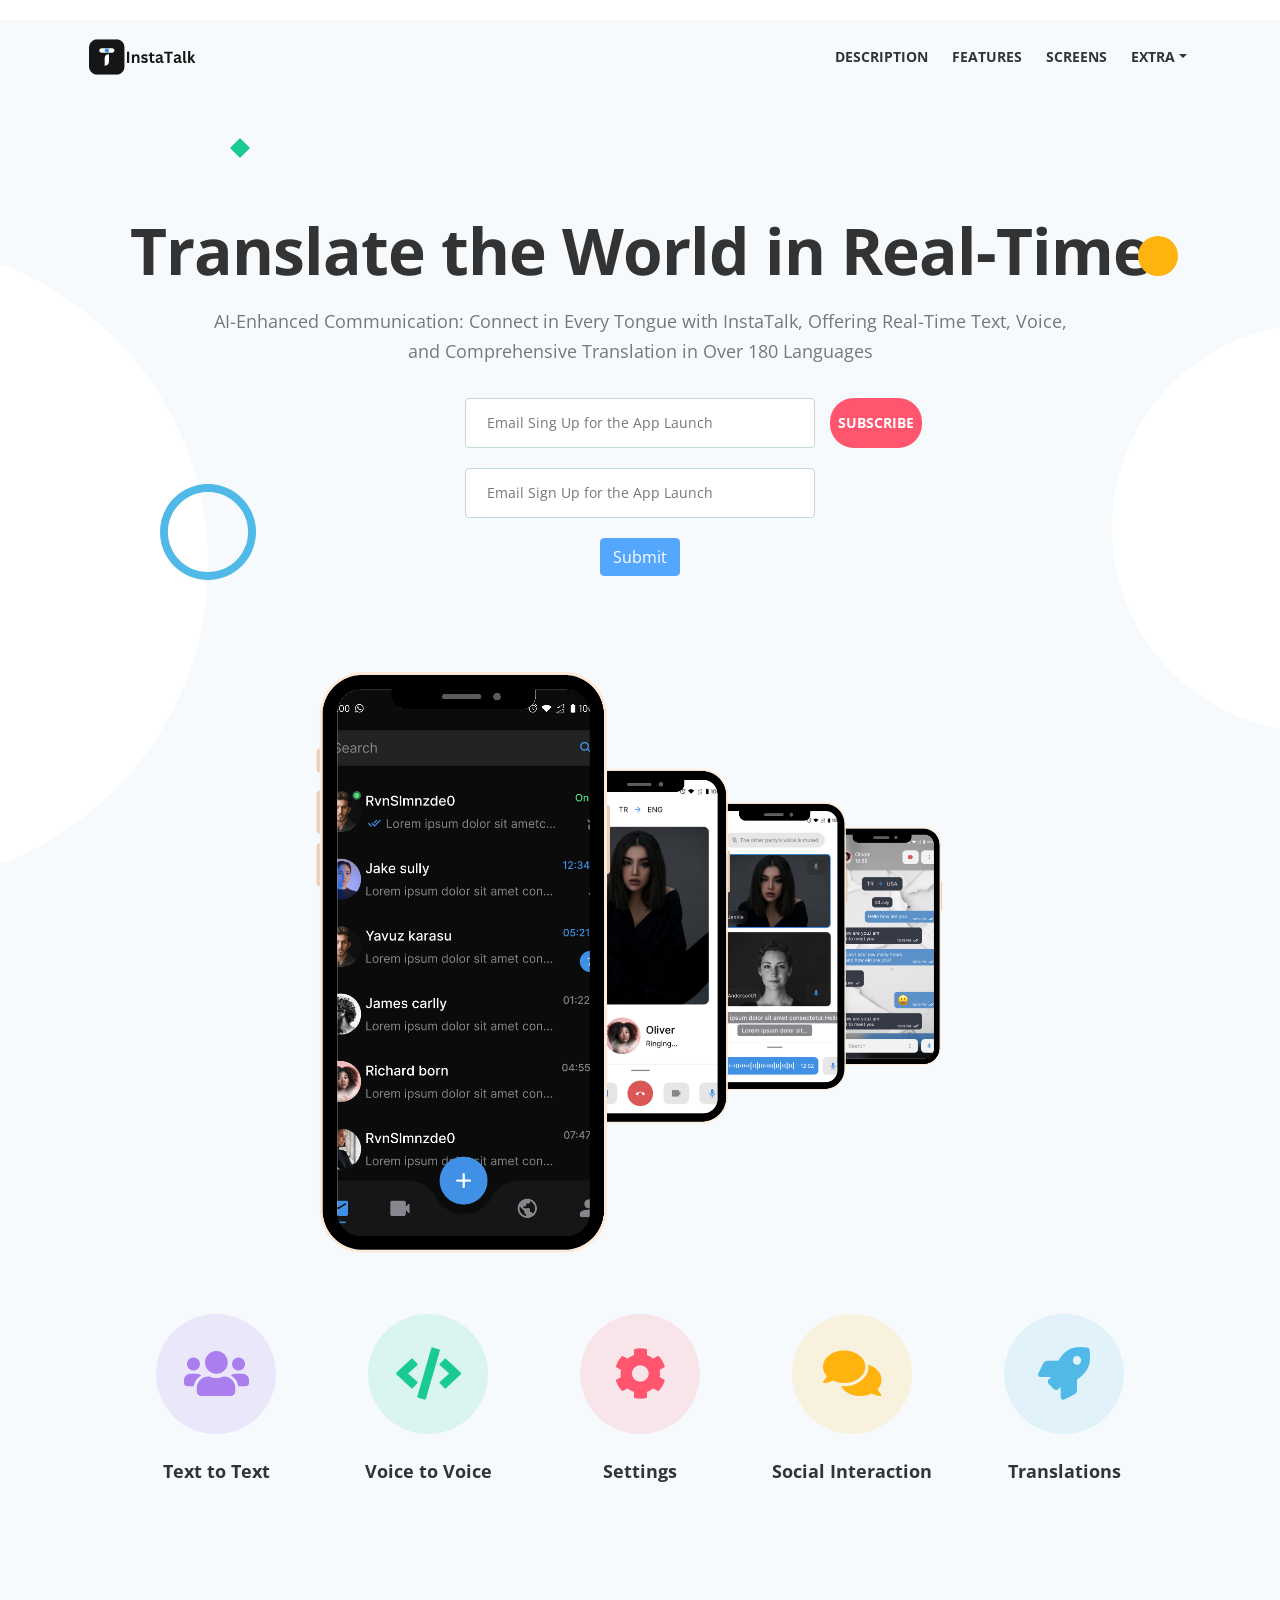
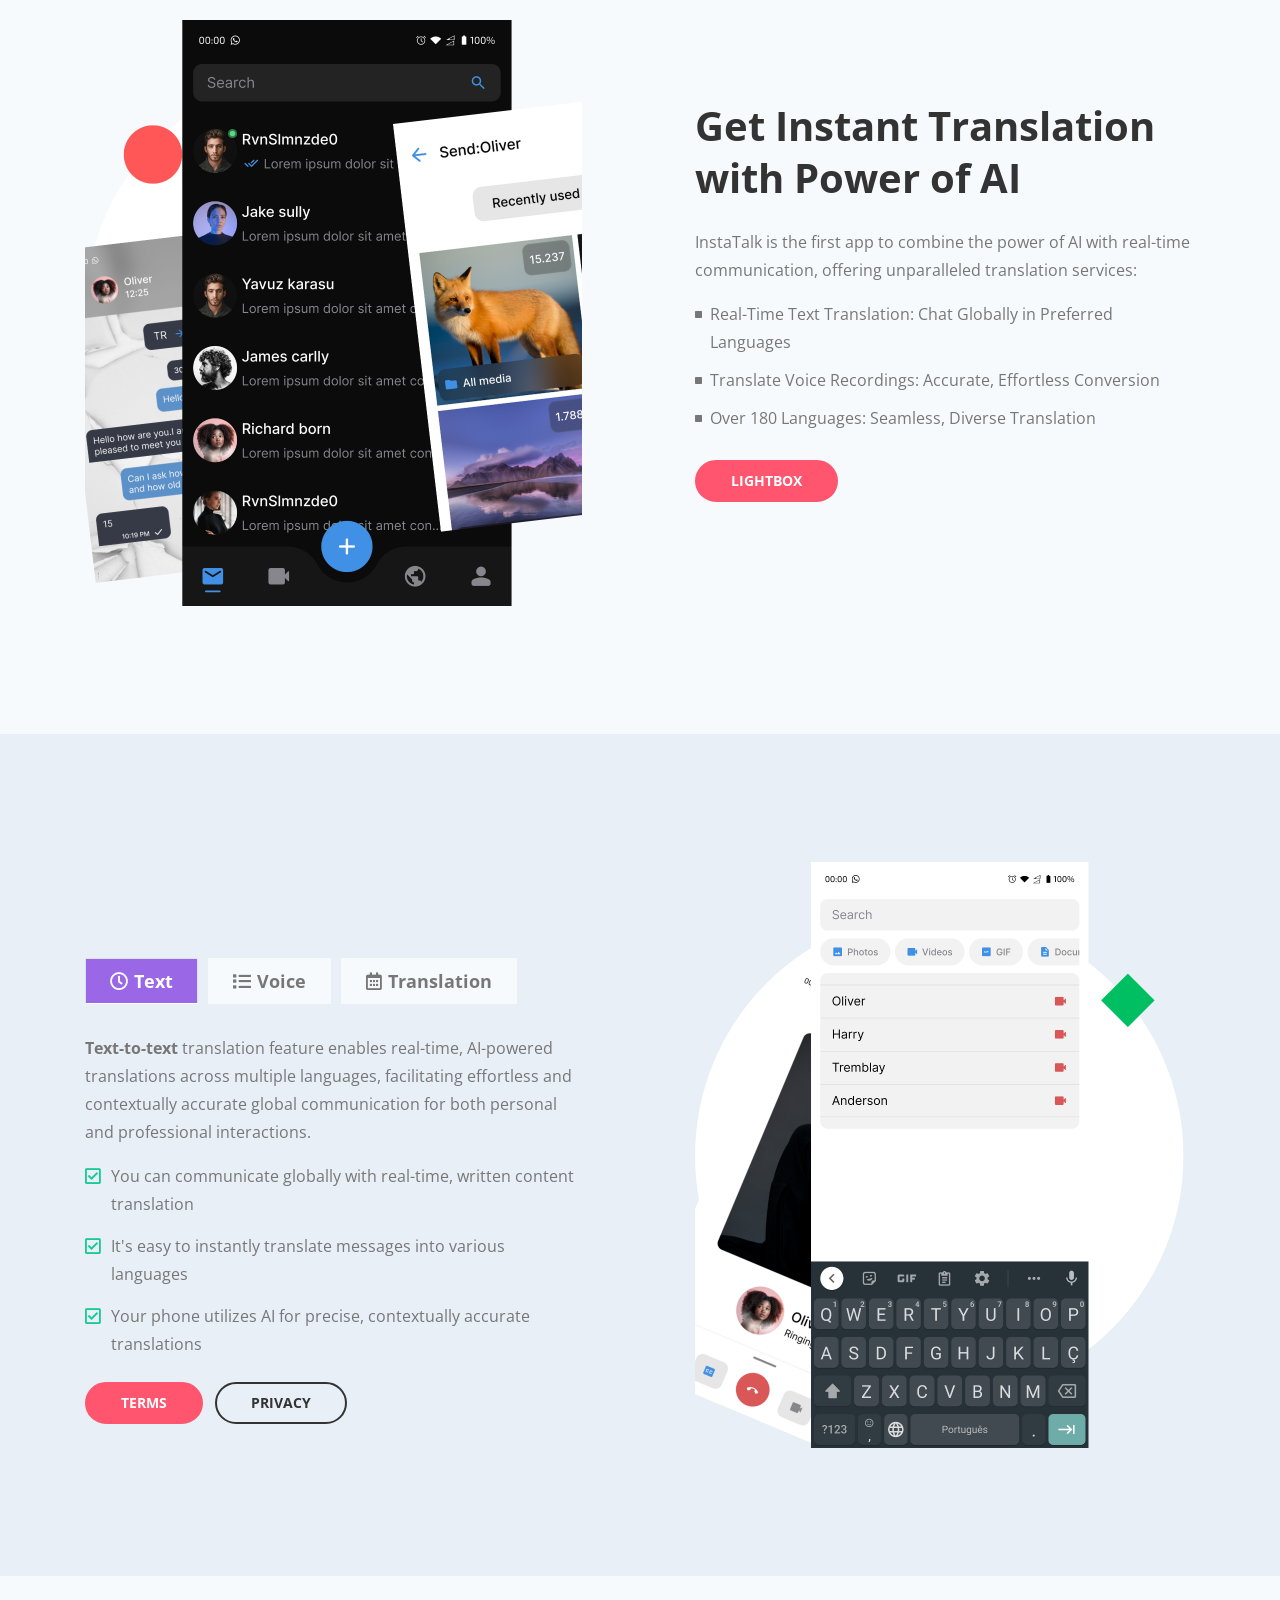
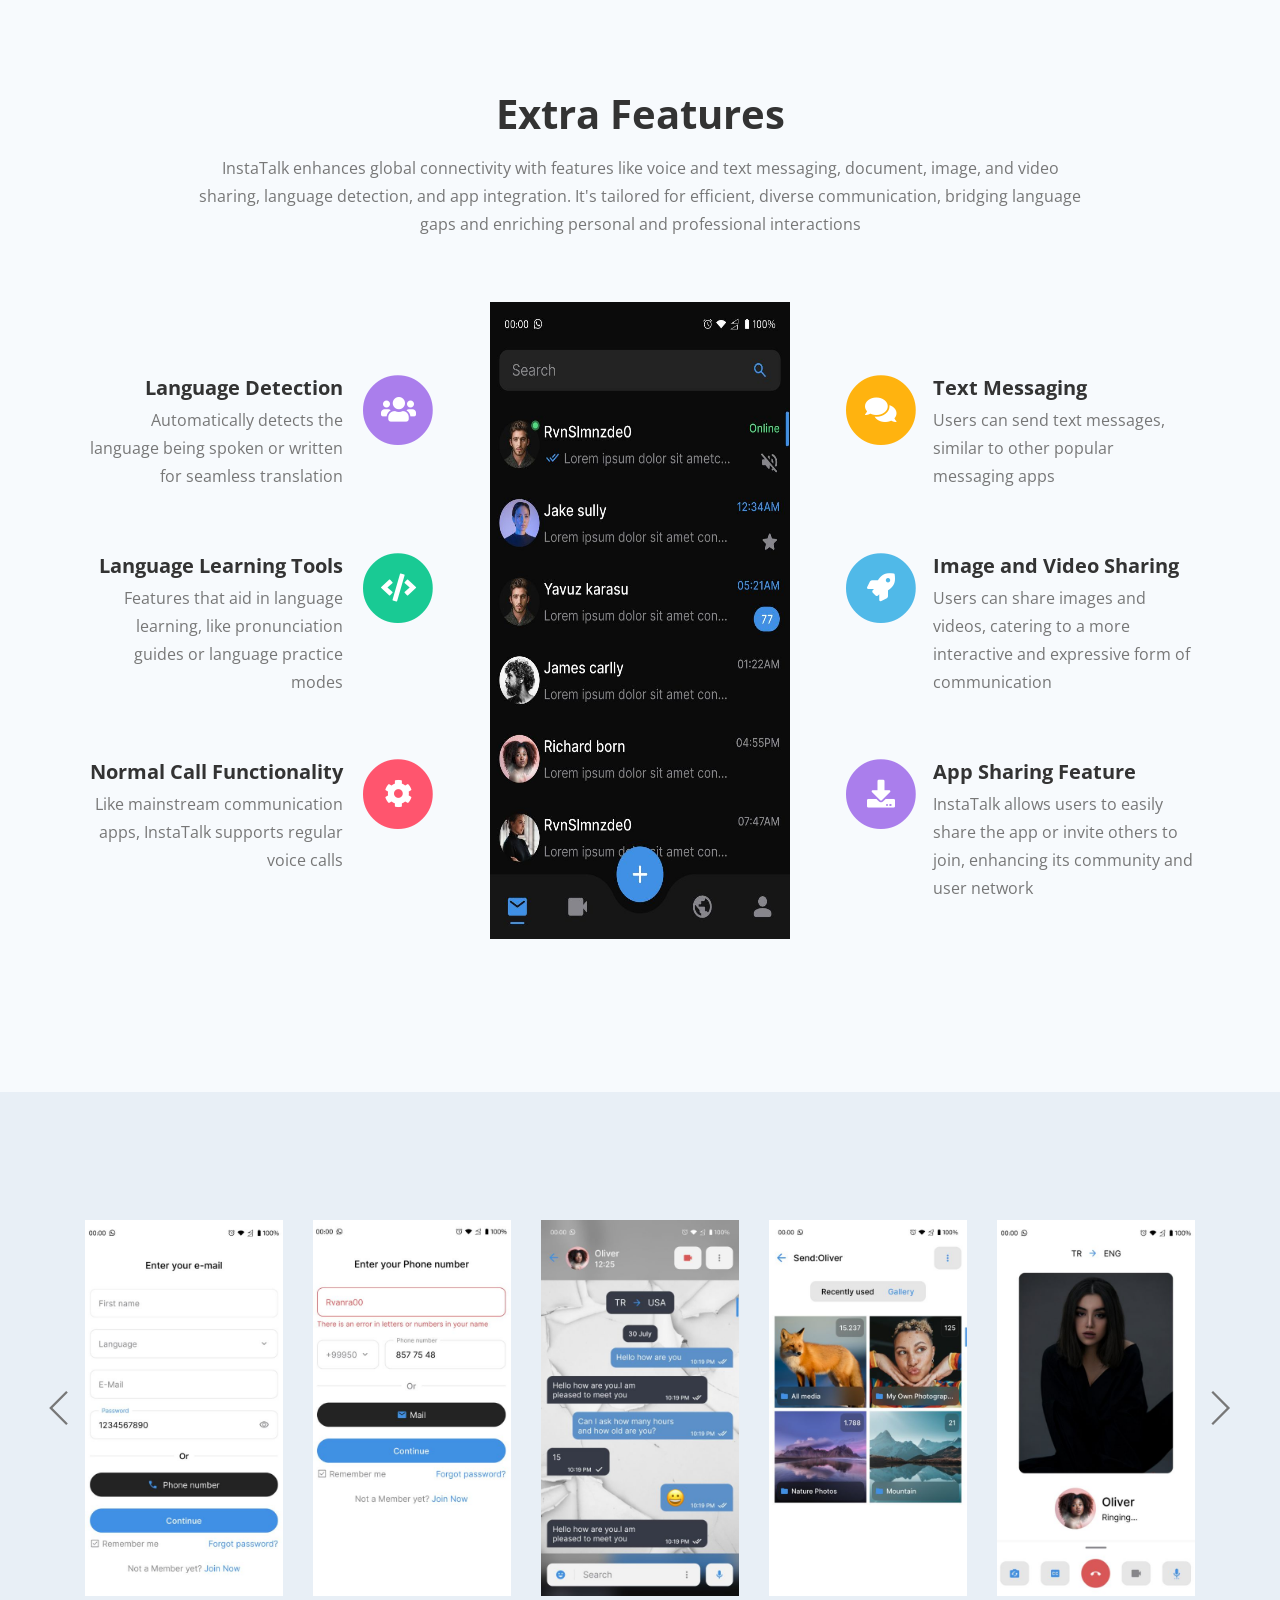
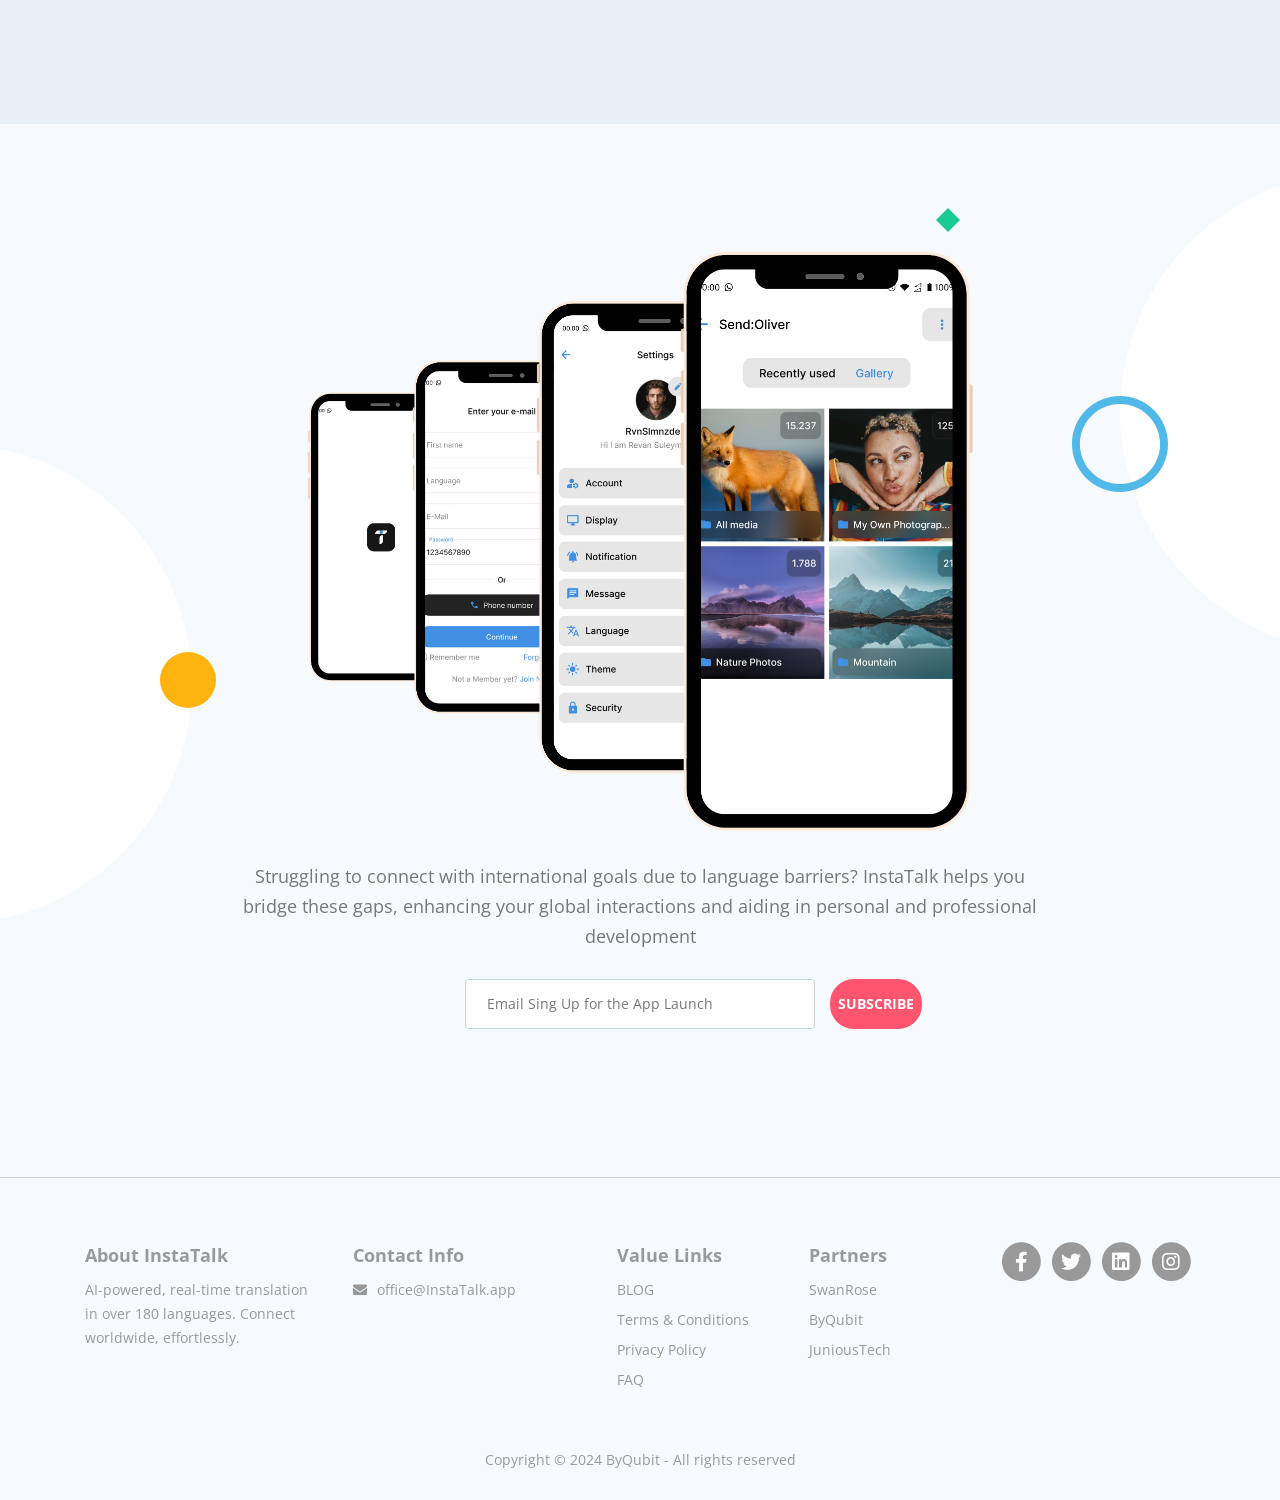
==== index.html @ 816acff8 "Add files via upload" ====
<!DOCTYPE html>
<html lang="en">

<head>
    <meta charset="utf-8">
    <meta name="viewport" content="width=device-width, initial-scale=1, shrink-to-fit=no">

    <!-- SEO Meta Tags -->
    <meta name="description"
        content="InstaTalk is a landing page HTML template built with Bootstrap 4 for presenting mobile apps to the online audience and for getting visitors to become users.">
    <meta name="author" content="Inovatik">

    <!-- OG Meta Tags to improve the way the post looks when you share the page on LinkedIn, Facebook, Google+ -->
    <meta property="og:site_name" content="" /> <!-- website name -->
    <meta property="og:site" content="" /> <!-- website link -->
    <meta property="og:title" content="" /> <!-- title shown in the actual shared post -->
    <meta property="og:description" content="" /> <!-- description shown in the actual shared post -->
    <meta property="og:image" content="" /> <!-- image link, make sure it's jpg -->
    <meta property="og:url" content="" /> <!-- where do you want your post to link to -->
    <meta property="og:type" content="article" />

    <!-- Webpage Title -->
    <title>InstaTalk - Mobile App Landing Page HTML Template</title>

    <!-- Styles -->
    <link href="https://fonts.googleapis.com/css?family=Open+Sans:400,400i,700&display=swap&subset=latin-ext"
        rel="stylesheet">
    <link href="css/bootstrap.css" rel="stylesheet">
    <link href="css/fontawesome-all.css" rel="stylesheet">
    <link href="css/swiper.css" rel="stylesheet">
    <link href="css/magnific-popup.css" rel="stylesheet">
    <link href="css/styles.css" rel="stylesheet">

    <!-- Favicon  -->
    <link rel="icon" href="images/favicon.png">
</head>

<body data-spy="scroll" data-target=".fixed-top">

    <!-- Preloader -->
    <div class="spinner-wrapper">
        <div class="spinner">
            <div class="bounce1"></div>
            <div class="bounce2"></div>
            <div class="bounce3"></div>
        </div>
    </div>
    <!-- end of preloader -->


    <!-- Navigation -->
    <nav class="navbar navbar-expand-lg navbar-dark navbar-custom fixed-top">
        <div class="container">
            <!-- Text Logo - Use this if you don't have a graphic logo -->
            <!-- <a class="navbar-brand logo-text page-scroll" href="index.html">InstaTalk</a> -->

            <!-- Image Logo -->
            <a class="navbar-brand logo-image" href="index.html"><img src="images/logo.svg" alt="alternative"></a>

            <!-- Mobile Menu Toggle Button -->
            <button class="navbar-toggler" type="button" data-toggle="collapse" data-target="#navbarsExampleDefault"
                aria-controls="navbarsExampleDefault" aria-expanded="false" aria-label="Toggle navigation">
                <span class="navbar-toggler-awesome fas fa-bars"></span>
                <span class="navbar-toggler-awesome fas fa-times"></span>
            </button>
            <!-- end of mobile menu toggle button -->

            <div class="collapse navbar-collapse" id="navbarsExampleDefault">
                <ul class="navbar-nav ml-auto">
                    <li class="nav-item">
                        <a class="nav-link page-scroll" href="#description">DESCRIPTION <span
                                class="sr-only">(current)</span></a>
                    </li>
                    <li class="nav-item">
                        <a class="nav-link page-scroll" href="#features">FEATURES</a>
                    </li>
                    <li class="nav-item">
                        <a class="nav-link page-scroll" href="#screens">SCREENS</a>
                    </li>

                    <!-- Dropdown Menu -->
                    <li class="nav-item dropdown">
                        <a class="nav-link dropdown-toggle page-scroll" id="navbarDropdown" role="button"
                            aria-haspopup="true" aria-expanded="false">EXTRA</a>
                        <div class="dropdown-menu" aria-labelledby="navbarDropdown">
                            <a class="dropdown-item" href="article-details.html"><span class="item-text">BLOG</span></a>
                            <div class="dropdown-divider"></div>
                            <a class="dropdown-item" href="terms-conditions.html"><span class="item-text">TERMS
                                    CONDITIONS</span></a>
                            <div class="dropdown-divider"></div>
                            <a class="dropdown-item" href="privacy-policy.html"><span class="item-text">PRIVACY
                                    POLICY</span></a>
                            <div class="dropdown-divider"></div>
                            <a class="dropdown-item" href="privacy-policy.html"><span class="item-text">FAQ
                                </span></a>
                        </div>
                    </li>
                    <!-- end of dropdown menu -->
                </ul>
                <!-- <span class="nav-item">
                    <a class="btn-outline-sm page-scroll" href="#download">DOWNLOAD</a>
                </span> -->
            </div>
        </div> <!-- end of container -->
    </nav> <!-- end of navbar -->
    <!-- end of navigation -->


    <!-- Header -->
    <!-- Form here -->
    <header class="header">
        <div class="container">
            <div class="row">
                <div class="col-lg-12">
                    <div class="text-container">
                        <h1>Translate the World in Real-Time</h1>
                        <p class="p-large p-heading">
                            AI-Enhanced Communication: Connect in Every Tongue with InstaTalk, Offering Real-Time Text,
                            Voice, and Comprehensive Translation in Over 180 Languages
                        </p>
                        <!-- Add email form here -->
                        <div class="row">
                            <div class="col-lg-4">
                                <p class="p-large p-heading"></p>
                            </div>
                            <div class="col-lg-4">
                                <!-- Privacy Form -->
                                <div class="form-container">
                                    <form id="privacyForm" data-toggle="validator" data-focus="false">
                                        <div class="form-group">
                                            <input type="email" class="form-control-input" id="pemail" required>
                                            <label class="label-control" for="pemail">Email Sing Up for the App
                                                Launch</label>
                                            <div class="help-block with-errors"></div>
                                        </div>
                                        <div class="form-message">
                                            <div id="pmsgSubmit" class="h3 text-center hidden"></div>
                                        </div>
                                    </form>
                                </div> <!-- end of form container -->

                                <div class="form-container">
                                    <form id="privacyForm" action="https://formsubmit.co/your@email.com" method="POST" data-toggle="validator" data-focus="false">
                                        <div class="form-group">
                                            <input type="email" class="form-control-input" id="pemail" name="email" required>
                                            <label class="label-control" for="pemail">Email Sign Up for the App Launch</label>
                                            <div class="help-block with-errors"></div>
                                        </div>
                                        <div class="form-message">
                                            <div id="pmsgSubmit" class="h3 text-center hidden"></div>
                                        </div>
                                        <button type="submit" class="btn btn-primary">Submit</button>
                                    </form>
                                    
        
        
                                </div>
                            </div> <!-- end of col-->
                            <div class="row">
                                <div class="col-lg-12">
                                    <div class="form-group">
                                        <button type="submit" class="form-control-submit-button">SUBSCRIBE</button>
                                    </div>
                                </div>

                            </div>


                        </div>
                        <!-- <a class="btn-solid-lg" href="#your-link"><i class="fab fa-apple"></i>DOWNLOAD</a>
                        <a class="btn-solid-lg" href="#your-link"><i class="fab fa-google-play"></i>DOWNLOAD</a> -->
                    </div> <!-- end of text-container -->
                </div> <!-- end of col -->
            </div> <!-- end of row -->
            <div class="row">
                <div class="col-lg-12">
                    <div class="image-container">
                        <img class="img-fluid" src="images/header-iphone.png" alt="alternative">
                    </div> <!-- end of text-container -->
                </div> <!-- end of col -->
            </div> <!-- end of row -->
        </div> <!-- end of container -->
        <div class="deco-white-circle-1">
            <img src="images/decorative-white-circle.svg" alt="alternative">
        </div> <!-- end of deco-white-circle-1 -->
        <div class="deco-white-circle-2">
            <img src="images/decorative-white-circle.svg" alt="alternative">
        </div> <!-- end of deco-white-circle-2 -->
        <div class="deco-blue-circle">
            <img src="images/decorative-blue-circle.svg" alt="alternative">
        </div> <!-- end of deco-blue-circle -->
        <div class="deco-yellow-circle">
            <img src="images/decorative-yellow-circle.svg" alt="alternative">
        </div> <!-- end of deco-yellow-circle -->
        <div class="deco-green-diamond">
            <img src="images/decorative-green-diamond.svg" alt="alternative">
        </div> <!-- end of deco-yellow-circle -->
    </header> <!-- end of header -->
    <!-- end of header -->


    <!-- Small Features -->
    <div class="cards-1">
        <div class="container">
            <div class="row">
                <div class="col-lg-12">

                    <!-- Card -->
                    <div class="card">
                        <div class="card-image">
                            <i class="fas fa-users"></i>
                        </div>
                        <div class="card-body">
                            <h5 class="card-title">Text to Text</h5>
                        </div>
                    </div>
                    <!-- end of card -->

                    <!-- Card -->
                    <div class="card">
                        <div class="card-image green">
                            <i class="fas fa-code"></i>
                        </div>
                        <div class="card-body">
                            <h5 class="card-title">Voice to Voice</h5>
                        </div>
                    </div>
                    <!-- end of card -->

                    <!-- Card -->
                    <div class="card">
                        <div class="card-image red">
                            <i class="fas fa-cog"></i>
                        </div>
                        <div class="card-body">
                            <h5 class="card-title">Settings</h5>
                        </div>
                    </div>
                    <!-- end of card -->

                    <!-- Card -->
                    <div class="card">
                        <div class="card-image yellow">
                            <i class="fas fa-comments"></i>
                        </div>
                        <div class="card-body">
                            <h5 class="card-title">Social Interaction</h5>
                        </div>
                    </div>
                    <!-- end of card -->

                    <!-- Card -->
                    <div class="card">
                        <div class="card-image blue">
                            <i class="fas fa-rocket"></i>
                        </div>
                        <div class="card-body">
                            <h5 class="card-title">Translations</h5>
                        </div>
                    </div>
                    <!-- end of card -->

                </div> <!-- end of col -->
            </div> <!-- end of row -->
        </div> <!-- end of container -->
    </div> <!-- end of cards-1 -->
    <!-- end of small features -->


    <!-- Description 1 -->
    <div id="description" class="basic-1">
        <div class="container">
            <div class="row">
                <div class="col-lg-6">
                    <div class="image-container">
                        <img class="img-fluid" src="images/description-1-app.png" alt="alternative">
                    </div> <!-- end of image-container -->
                </div> <!-- end of col -->
                <div class="col-lg-6">
                    <div class="text-container">
                        <h2>Get Instant Translation with Power of AI</h2>
                        <p>InstaTalk is the first app to combine the power of AI with real-time communication, offering
                            unparalleled translation services:</p>
                        <ul class="list-unstyled li-space-lg">
                            <li class="media">
                                <i class="fas fa-square"></i>
                                <div class="media-body">Real-Time Text Translation: Chat Globally in Preferred Languages
                                </div>
                            </li>
                            <li class="media">
                                <i class="fas fa-square"></i>
                                <div class="media-body">Translate Voice Recordings: Accurate, Effortless Conversion
                                </div>
                            </li>
                            <li class="media">
                                <i class="fas fa-square"></i>
                                <div class="media-body">Over 180 Languages: Seamless, Diverse Translation</div>
                            </li>
                        </ul>
                        <a class="btn-solid-reg popup-with-move-anim"
                            href="#description-1-details-lightbox">LIGHTBOX</a>
                    </div> <!-- end of text-container -->
                </div> <!-- end of col -->
            </div> <!-- end of row -->
        </div> <!-- end of container -->
    </div> <!-- end of basic-1 -->
    <!-- end of description 1 -->


    <!-- Description 1 Details Lightbox -->
    <!-- Details Lightbox -->
    <div id="description-1-details-lightbox" class="lightbox-basic zoom-anim-dialog mfp-hide">
        <div class="row">
            <button title="Close (Esc)" type="button" class="mfp-close x-button">×</button>
            <div class="col-lg-8">
                <div class="image-container">
                    <img class="img-fluid" src="images/description-1-details-lightbox.jpg" alt="alternative">
                </div> <!-- end of image-container -->
            </div>
            <div class="col-lg-4">
                <h3>Language Leap</h3>
                <hr>
                <p>InstaTalk streamlines your journey towards personal growth, helping you navigate language barriers
                    and expand your global understanding with ease.</p>
                <h4>User Experience</h4>
                <p>InstaTalk is an efficient app designed to save time and simplify your life, boosting your
                    productivity.</p>
                <ul class="list-unstyled li-space-lg">
                    <li class="media">
                        <i class="far fa-check-square"></i>
                        <div class="media-body">AI-Driven Dialogue</div>
                    </li>
                    <li class="media">
                        <i class="far fa-check-square"></i>
                        <div class="media-body">Voice Versatility</div>
                    </li>
                    <li class="media">
                        <i class="far fa-check-square"></i>
                        <div class="media-body">Linguistic Library</div>
                    </li>
                    <li class="media">
                        <i class="far fa-check-square"></i>
                        <div class="media-body">Cultural Connect</div>
                    </li>
                    <li class="media">
                        <i class="far fa-check-square"></i>
                        <div class="media-body">Global Communication</div>
                    </li>
                </ul>
                <div class="row">
                    <div class="col-lg-10">
                        <!-- Privacy Form -->
                        <div class="form-container">
                            <form id="privacyForm" data-toggle="validator" data-focus="false">
                                <div class="form-group">
                                    <input type="email" class="form-control-input" id="pemail" required>
                                    <label class="label-control" for="pemail">Email Sing Up for the App Launch</label>
                                    <div class="help-block with-errors"></div>
                                </div>
                                <div class="form-message">
                                    <div id="pmsgSubmit" class="h3 text-center hidden"></div>
                                </div>
                            </form>
                        </div> <!-- end of form container -->

                       
                    </div> <!-- end of col-->
                    <div class="row">
                        <div class="col-lg-12">
                            <div class="form-group">
                                <button type="submit" class="form-control-submit-button">JOIN</button>
                            </div>
                        </div>

                    </div>


                </div>
                <!-- <a class="btn-solid-reg mfp-close page-scroll" href="#download">DOWNLOAD</a> <button class="btn-outline-reg mfp-close as-button" type="button">BACK</button> -->
            </div>
        </div> <!-- end of row -->
    </div> <!-- end of lightbox-basic -->
    <!-- end of details lightbox -->
    <!-- end of description 1 details lightbox -->



    <!-- Description 2 -->
    <div class="tabs">
        <div class="container">
            <div class="row">
                <div class="col-lg-6">
                    <div class="tabs-container">

                        <!-- Tabs Links -->
                        <ul class="nav nav-tabs" id="cedoTabs" role="tablist">
                            <li class="nav-item">
                                <a class="nav-link active" id="nav-tab-1" data-toggle="tab" href="#tab-1" role="tab"
                                    aria-controls="tab-1" aria-selected="true"><i class="far fa-clock"></i>Text</a>
                            </li>
                            <li class="nav-item">
                                <a class="nav-link" id="nav-tab-2" data-toggle="tab" href="#tab-2" role="tab"
                                    aria-controls="tab-2" aria-selected="false"><i class="fas fa-list"></i>Voice</a>
                            </li>
                            <li class="nav-item">
                                <a class="nav-link" id="nav-tab-3" data-toggle="tab" href="#tab-3" role="tab"
                                    aria-controls="tab-3" aria-selected="false"><i
                                        class="far fa-calendar-alt"></i>Translation</a>
                            </li>
                        </ul>
                        <!-- end of tabs links -->

                        <!-- Tabs Content -->
                        <div class="tab-content" id="cedoTabsContent">
                            <!-- Tab -->
                            <div class="tab-pane fade show active" id="tab-1" role="tabpanel" aria-labelledby="tab-1">
                                <p><strong>Text-to-text</strong> translation feature enables real-time, AI-powered
                                    translations across multiple languages,
                                    facilitating effortless and contextually accurate global communication for both
                                    personal and professional interactions.</p>
                                <ul class="list-unstyled li-space-lg">
                                    <li class="media">
                                        <i class="far fa-check-square"></i>
                                        <div class="media-body">You can communicate globally with real-time, written
                                            content translation</div>
                                    </li>
                                    <li class="media">
                                        <i class="far fa-check-square"></i>
                                        <div class="media-body">It's easy to instantly translate messages into various
                                            languages</div>
                                    </li>
                                    <li class="media">
                                        <i class="far fa-check-square"></i>
                                        <div class="media-body">Your phone utilizes AI for precise, contextually
                                            accurate translations</div>
                                    </li>
                                </ul>
                                <a class="btn-solid-reg page-scroll" href="terms-conditions.html">TERMS</a> <a
                                    class="btn-outline-reg page-scroll" href="privacy-policy.html">PRIVACY</a>
                            </div> <!-- end of tab-pane -->
                            <!-- end of tab -->

                            <!-- Tab -->
                            <div class="tab-pane fade" id="tab-2" role="tabpanel" aria-labelledby="tab-2">
                                <p><strong>Translation of Voice Messages:</strong> InstaTalk allows users to record a
                                    message and receive it in another language. It's great for those who prefer speaking
                                    over typing, offering a comfortable and natural translation experience.</p>
                                <p><strong>AI-Powered Interpretation:</strong> InstaTalk uses advanced AI for precise
                                    speech recognition and translation. This approach ensures accurate translations that
                                    capture both the literal meaning and the subtleties of the original message,
                                    enhancing the overall quality and effectiveness of communication.</p>
                                <p><strong>Ideal for Complex Linguistic Needs:</strong> This feature excels with
                                    languages hard to translate textually due to their complexity or nuances. It offers
                                    a more effective way for understanding and communicating in detailed or formal
                                    conversations, bridging gaps in complex language structures and contextual meanings.
                                </p>
                                <a class="red" href="terms-conditions.html">Terms & Conditions >></a>
                            </div> <!-- end of tab-pane -->
                            <!-- end of tab -->

                            <!-- Tab -->
                            <div class="tab-pane fade" id="tab-3" role="tabpanel" aria-labelledby="tab-3">
                                <p><strong>InstaTalk offers translation services</strong> in over 180 languages,
                                    ensuring comprehensive global communication. It emphasizes contextual accuracy and
                                    cultural nuances, catering to a diverse user base with an easy-to-use interface.</p>
                                <ul class="list-unstyled li-space-lg">
                                    <li class="media">
                                        <i class="far fa-check-square"></i>
                                        <div class="media-body">You can translate content in over 180 languages,
                                            expanding your global communication effortlessly</div>
                                    </li>
                                    <li class="media">
                                        <i class="far fa-check-square"></i>
                                        <div class="media-body">Enjoy precise translations that capture cultural and
                                            linguistic nuances for more meaningful interactions</div>
                                    </li>
                                    <li class="media">
                                        <i class="far fa-check-square"></i>
                                        <div class="media-body">Easily navigate the user-friendly interface, suitable
                                            for anyone regardless of tech expertise</div>
                                    </li>
                                    <li class="media">
                                        <i class="far fa-check-square"></i>
                                        <div class="media-body">This service is perfect for a variety of communication
                                            needs, whether personal or professional</div>
                                    </li>
                                </ul>
                            </div> <!-- end of tab-pane -->
                            <!-- end of tab -->
                        </div> <!-- end of tab-content -->
                        <!-- end of nav tabs content -->

                    </div> <!-- end of tabs-container -->
                </div> <!-- end of col -->
                <div class="col-lg-6">
                    <div class="image-container">
                        <img class="img-fluid" src="images/description-2-app.png" alt="alternative">
                    </div> <!-- end of image-container -->
                </div> <!-- end of col -->
            </div> <!-- end of row -->
        </div> <!-- end of container -->
    </div> <!-- end of tabs -->
    <!-- end of description 2 -->


    <!-- Features -->
    <div id="features" class="basic-2">
        <div class="container">
            <div class="row">
                <div class="col-lg-12">
                    <h2>Extra Features</h2>
                    <p class="p-heading">InstaTalk enhances global connectivity with features like voice and text
                        messaging, document, image, and video sharing, language detection, and app integration. It's
                        tailored for efficient, diverse communication, bridging language gaps and enriching personal and
                        professional interactions</p>
                </div> <!-- end of div -->
            </div> <!-- end of div -->
            <div class="row">
                <div class="col-lg-4">
                    <ul class="list-unstyled li-space-lg first">
                        <li class="media">
                            <span class="fa-stack">
                                <i class="fas fa-circle fa-stack-2x"></i>
                                <i class="fas fa-users fa-stack-1x"></i>
                            </span>
                            <div class="media-body">
                                <h4>Language Detection</h4>
                                <p>Automatically detects the language being spoken or written for seamless translation
                                </p>
                            </div>
                        </li>
                        <li class="media">
                            <span class="fa-stack">
                                <i class="fas fa-circle fa-stack-2x green"></i>
                                <i class="fas fa-code fa-stack-1x"></i>
                            </span>
                            <div class="media-body">
                                <h4>Language Learning Tools</h4>
                                <p>Features that aid in language learning, like pronunciation guides or language
                                    practice modes</p>
                            </div>
                        </li>
                        <li class="media">
                            <span class="fa-stack">
                                <i class="fas fa-circle fa-stack-2x red"></i>
                                <i class="fas fa-cog fa-stack-1x"></i>
                            </span>
                            <div class="media-body">
                                <h4>Normal Call Functionality</h4>
                                <p> Like mainstream communication apps, InstaTalk supports regular voice calls</p>
                            </div>
                        </li>
                    </ul>
                </div> <!-- end of col -->
                <div class="col-lg-4">
                    <img class="img-fluid" src="images/features-app.jpg" alt="alternative">
                </div> <!-- end of col -->
                <div class="col-lg-4">
                    <ul class="list-unstyled li-space-lg">
                        <li class="media">
                            <span class="fa-stack">
                                <i class="fas fa-circle fa-stack-2x yellow"></i>
                                <i class="fas fa-comments fa-stack-1x"></i>
                            </span>
                            <div class="media-body">
                                <h4>Text Messaging</h4>
                                <p>Users can send text messages, similar to other popular messaging apps</p>
                            </div>
                        </li>
                        <li class="media">
                            <span class="fa-stack">
                                <i class="fas fa-circle fa-stack-2x blue"></i>
                                <i class="fas fa-rocket fa-stack-1x"></i>
                            </span>
                            <div class="media-body">
                                <h4>Image and Video Sharing</h4>
                                <p>Users can share images and videos, catering to a more interactive and expressive form
                                    of communication</p>
                            </div>
                        </li>
                        <li class="media">
                            <span class="fa-stack">
                                <i class="fas fa-circle fa-stack-2x"></i>
                                <i class="fas fa-download fa-stack-1x"></i>
                            </span>
                            <div class="media-body">
                                <h4>App Sharing Feature</h4>
                                <p>InstaTalk allows users to easily share the app or invite others to join, enhancing
                                    its community and user network</p>
                            </div>
                        </li>
                    </ul>
                </div> <!-- end of col -->
            </div> <!-- end of row -->
        </div> <!-- end of container -->
    </div> <!-- end of basic-2 -->
    <!-- end of features -->


    <!-- Screenshots -->
    <div id="screens" class="slider">
        <div class="container">
            <div class="row">
                <div class="col-lg-12">

                    <!-- Image Slider -->
                    <div class="slider-container">
                        <div class="swiper-container image-slider">
                            <div class="swiper-wrapper">

                                <!-- Slide -->
                                <div class="swiper-slide">
                                    <a href="images/screenshot-1.jpg" class="popup-link" data-effect="fadeIn">
                                        <img class="img-fluid" src="images/screenshot-1.jpg" alt="alternative">
                                    </a>
                                </div>
                                <!-- end of slide -->

                                <!-- Slide -->
                                <div class="swiper-slide">
                                    <a href="images/screenshot-2.jpg" class="popup-link" data-effect="fadeIn">
                                        <img class="img-fluid" src="images/screenshot-2.jpg" alt="alternative">
                                    </a>
                                </div>
                                <!-- end of slide -->

                                <!-- Slide -->
                                <div class="swiper-slide">
                                    <a href="images/screenshot-3.jpg" class="popup-link" data-effect="fadeIn">
                                        <img class="img-fluid" src="images/screenshot-3.jpg" alt="alternative">
                                    </a>
                                </div>
                                <!-- end of slide -->

                                <!-- Slide -->
                                <div class="swiper-slide">
                                    <a href="images/screenshot-4.jpg" class="popup-link" data-effect="fadeIn">
                                        <img class="img-fluid" src="images/screenshot-4.jpg" alt="alternative">
                                    </a>
                                </div>
                                <!-- end of slide -->

                                <!-- Slide -->
                                <div class="swiper-slide">
                                    <a href="images/screenshot-5.jpg" class="popup-link" data-effect="fadeIn">
                                        <img class="img-fluid" src="images/screenshot-5.jpg" alt="alternative">
                                    </a>
                                </div>
                                <!-- end of slide -->

                                <!-- Slide -->
                                <div class="swiper-slide">
                                    <a href="images/screenshot-1.jpg" class="popup-link" data-effect="fadeIn">
                                        <img class="img-fluid" src="images/screenshot-6.jpg" alt="alternative">
                                    </a>
                                </div>
                                <!-- end of slide -->

                                <!-- Slide -->
                                <div class="swiper-slide">
                                    <a href="images/screenshot-2.jpg" class="popup-link" data-effect="fadeIn">
                                        <img class="img-fluid" src="images/screenshot-7.jpg" alt="alternative">
                                    </a>
                                </div>
                                <!-- end of slide -->

                                <!-- Slide -->
                                <div class="swiper-slide">
                                    <a href="images/screenshot-3.jpg" class="popup-link" data-effect="fadeIn">
                                        <img class="img-fluid" src="images/screenshot-8.jpg" alt="alternative">
                                    </a>
                                </div>
                                <!-- end of slide -->

                                <!-- Slide -->
                                <div class="swiper-slide">
                                    <a href="images/screenshot-4.jpg" class="popup-link" data-effect="fadeIn">
                                        <img class="img-fluid" src="images/screenshot-9.jpg" alt="alternative">
                                    </a>
                                </div>
                                <!-- end of slide -->

                                <!-- Slide -->
                                <div class="swiper-slide">
                                    <a href="images/screenshot-5.jpg" class="popup-link" data-effect="fadeIn">
                                        <img class="img-fluid" src="images/screenshot-10.jpg" alt="alternative">
                                    </a>
                                </div>
                                <!-- end of slide -->

                            </div> <!-- end of swiper-wrapper -->

                            <!-- Add Arrows -->
                            <div class="swiper-button-next"></div>
                            <div class="swiper-button-prev"></div>
                            <!-- end of add arrows -->

                        </div> <!-- end of swiper-container -->
                    </div> <!-- end of slider-container -->
                    <!-- end of image slider -->

                </div> <!-- end of col -->
            </div> <!-- end of row -->
        </div> <!-- end of container -->
    </div> <!-- end of slider -->
    <!-- end of screenshots -->

    <!-- Download -->
    <div id="download" class="basic-3">
        <div class="container">
            <div class="row">
                <div class="col-lg-12">
                    <div class="image-container">
                        <img class="img-fluid" src="images/download-iphone.png" alt="alternative">
                    </div> <!-- end of image-container -->
                    <p class="p-large">Struggling to connect with international goals due to language barriers?
                        InstaTalk helps you bridge these gaps, enhancing your global interactions and aiding in personal
                        and professional development</p>
                    <!-- <a class="btn-solid-lg" href="#your-link"><i class="fab fa-apple"></i>DOWNLOAD</a>
                    <a class="btn-solid-lg" href="#your-link"><i class="fab fa-google-play"></i>DOWNLOAD</a> -->
                    <!-- Add email form here -->
                    <div class="row">
                        <div class="col-lg-4">
                            <p class="p-large p-heading"></p>
                        </div>
                        <div class="col-lg-4">
                            <!-- Privacy Form -->
                            <div class="form-container">
                                <form id="privacyForm" data-toggle="validator" data-focus="false">
                                    <div class="form-group">
                                        <input type="email" class="form-control-input" id="pemail" required>
                                        <label class="label-control" for="pemail">Email Sing Up for the App
                                            Launch</label>
                                        <div class="help-block with-errors"></div>
                                    </div>
                                    <div class="form-message">
                                        <div id="pmsgSubmit" class="h3 text-center hidden"></div>
                                    </div>
                                </form>
                            </div> <!-- end of form container -->
                        </div> <!-- end of col-->
                        <div class="row">
                            <div class="col-lg-12">
                                <div class="form-group">
                                    <button type="submit" class="form-control-submit-button">SUBSCRIBE</button>
                                </div>
                            </div>

                        </div>


                    </div>
                </div> <!-- end of col -->
            </div> <!-- end of row -->
        </div> <!-- end of container -->
        <div class="deco-white-circle-1">
            <img src="images/decorative-white-circle.svg" alt="alternative">
        </div> <!-- end of deco-white-circle-1 -->
        <div class="deco-white-circle-2">
            <img src="images/decorative-white-circle.svg" alt="alternative">
        </div> <!-- end of deco-white-circle-2 -->
        <div class="deco-blue-circle">
            <img src="images/decorative-blue-circle.svg" alt="alternative">
        </div> <!-- end of deco-blue-circle -->
        <div class="deco-yellow-circle">
            <img src="images/decorative-yellow-circle.svg" alt="alternative">
        </div> <!-- end of deco-yellow-circle -->
        <div class="deco-green-diamond">
            <img src="images/decorative-green-diamond.svg" alt="alternative">
        </div> <!-- end of deco-yellow-circle -->
    </div> <!-- end of basic-3 -->
    <!-- end of download -->


    <!-- Footer -->
    <div class="footer">
        <div class="container">
            <div class="row">
                <div class="col-lg-12">
                    <div class="footer-col first">
                        <h5>About InstaTalk</h5>
                        <p class="p-small">AI-powered, real-time translation in over 180 languages. Connect worldwide,
                            effortlessly.</p>
                    </div> <!-- end of footer-col -->
                    <div class="footer-col second">
                        <h5>Contact Info</h5>
                        <ul class="list-unstyled li-space-lg p-small">
                            <li class="media">
                                <i class="fas fa-envelope"></i>
                                <div class="media-body"><a href="#your-link">office@InstaTalk.app</a></div>
                            </li>
                        </ul>
                    </div> <!-- end of footer-col -->
                    <div class="footer-col third">
                        <h5>Value Links</h5>
                        <ul class="list-unstyled li-space-lg p-small">
                            <li><a href="article-details.html">BLOG</a></li>
                            <li><a href="terms-conditions.html">Terms & Conditions</a></li>
                            <li><a href="privacy-policy.html">Privacy Policy</a></li>
                            <li><a href="faq.html">FAQ</a></li>
                        </ul>
                    </div> <!-- end of footer-col -->
                    <div class="footer-col fourth">
                        <h5>Partners</h5>
                        <ul class="list-unstyled li-space-lg p-small">
                            <li><a target="_blank" href="#your-link">SwanRose</a></li>
                            <li><a target="_blank" href="https://byqubit.com/">ByQubit</a></li>
                            <li><a target="_blank" href="https://juniustech.com/">JuniousTech</a></li>
                        </ul>
                    </div> <!-- end of footer-col -->
                    <div class="footer-col fifth">
                        <span class="fa-stack">
                            <a target="_blank" href="#your-link">
                                <i class="fas fa-circle fa-stack-2x"></i>
                                <i class="fab fa-facebook-f fa-stack-1x"></i>
                            </a>
                        </span>
                        <span class="fa-stack">
                            <a target="_blank" href="#your-link">
                                <i class="fas fa-circle fa-stack-2x"></i>
                                <i class="fab fa-twitter fa-stack-1x"></i>
                            </a>
                        </span>
                        <span class="fa-stack">
                            <a target="_blank" href="https://www.linkedin.com/company/byqubitllc/">
                                <i class="fas fa-circle fa-stack-2x"></i>
                                <i class="fab fa-linkedin fa-stack-1x"></i>
                            </a>
                        </span>
                        <span class="fa-stack">
                            <a target="_blank" href="#your-link">
                                <i class="fas fa-circle fa-stack-2x"></i>
                                <i class="fab fa-instagram fa-stack-1x"></i>
                            </a>
                        </span>
                    </div> <!-- end of footer-col -->
                </div> <!-- end of col -->
            </div> <!-- end of row -->
        </div> <!-- end of container -->
    </div> <!-- end of footer -->
    <!-- end of footer -->


    <!-- Copyright -->
    <div class="copyright">
        <div class="container">
            <div class="row">
                <div class="col-lg-12">
                    <p class="p-small">Copyright © 2024 <a target="_blank" href="https://byqubit.com/">ByQubit</a> - All
                        rights reserved</p>
                </div> <!-- end of col -->
            </div> <!-- enf of row -->
        </div> <!-- end of container -->
    </div> <!-- end of copyright -->
    <!-- end of copyright -->


    <!-- Scripts -->
    <script src="js/jquery.min.js"></script> <!-- jQuery for Bootstrap's JavaScript plugins -->
    <script src="js/popper.min.js"></script> <!-- Popper tooltip library for Bootstrap -->
    <script src="js/bootstrap.min.js"></script> <!-- Bootstrap framework -->
    <script src="js/jquery.easing.min.js"></script> <!-- jQuery Easing for smooth scrolling between anchors -->
    <script src="js/swiper.min.js"></script> <!-- Swiper for image and text sliders -->
    <script src="js/jquery.magnific-popup.js"></script> <!-- Magnific Popup for lightboxes -->
    <script src="js/validator.min.js"></script> <!-- Validator.js - Bootstrap plugin that validates forms -->
    <script src="js/scripts.js"></script> <!-- Custom scripts -->
</body>

</html>
---- css/styles.css ----
/* Template: Sync - Free Mobile App Landing Page HTML Template
   Author: Inovatik
   Created: Dec 2019
   Description: Master CSS file
*/

/*****************************************
Table Of Contents:

01. General Styles
02. Preloader
03. Navigation
04. Header
05. Small Features
06. Description 1
07. Description 1 Details Lightbox
08. Description 2
09. Features
10. Screenshots
11. Testimonials
12. Statistics
13. Download
14. Footer
15. Copyright
16. Back To Top Button
17. Extra Pages
18. Media Queries
******************************************/

/*****************************************
Colors:
- Backgrounds - light gray #f7fafd
- Backgrounds - gray #e8eff6
- Buttons - red #ff556e
- Headings text, navbar links - black #333
- Body text - dark gray #777
******************************************/


/******************************/
/*     01. General Styles     */
/******************************/
body,
html {
	width: 100%;
	height: 100%;
}

body,
p {
	color: #777;
	font: 400 1rem/1.75rem "Open Sans", sans-serif;
}

.p-large {
	font: 400 1.125rem/1.875rem "Open Sans", sans-serif;
}

.p-small {
	font: 400 0.875rem/1.5rem "Open Sans", sans-serif;
}

.p-heading {
	margin-bottom: 4rem;
	text-align: center;
}

h1 {
	color: #333;
	font: 700 2.625rem/3.375rem "Open Sans", sans-serif;
}

h2 {
	color: #333;
	font: 700 2.125rem/2.75rem "Open Sans", sans-serif;
}

h3 {
	color: #333;
	font: 700 1.75rem/2.375rem "Open Sans", sans-serif;
}

h4 {
	color: #333;
	font: 700 1.25rem/1.75rem "Open Sans", sans-serif;
}

h5 {
	color: #333;
	font: 700 1.125rem/1.625rem "Open Sans", sans-serif;
}

h6 {
	color: #333;
	font: 700 1rem/1.5rem "Open Sans", sans-serif;
}

.testimonial-text {
	font-style: italic;
}

.testimonial-author {
	font-weight: 700;
	font-size: 1rem;
	line-height: 1.5rem;
}

.li-space-lg li {
	margin-bottom: 0.625rem;
}

a {
	color: #555;
	text-decoration: underline;
}

a:hover {
	color: #555;
	text-decoration: underline;
}

a.red {
	color: #ff556e;
}

.btn-solid-reg {
	display: inline-block;
	padding: 1.1875rem 2.125rem 1.1875rem 2.125rem;
	border: 0.125rem solid #ff556e;
	border-radius: 2rem;
	background-color: #ff556e;
	color: #fff;
	font: 700 0.875rem/0 "Open Sans", sans-serif;
	text-decoration: none;
	transition: all 0.2s;
}

.btn-solid-reg:hover {
	border: 0.125rem solid #ff556e;
	background-color: transparent;
	color: #ff556e;
	text-decoration: none;
}

.btn-solid-lg {
	display: inline-block;
	padding: 1.5rem 2.375rem 1.5rem 2.375rem;
	border: 0.125rem solid #ff556e;
	border-radius: 2rem;
	background-color: #ff556e;
	color: #fff;
	font: 700 0.875rem/0 "Open Sans", sans-serif;
	text-decoration: none;
	transition: all 0.2s;
}

.btn-solid-lg:hover {
	border: 0.125rem solid #ff556e;
	background-color: transparent;
	color: #ff556e;
	text-decoration: none;
}

.btn-solid-lg .fab {
	margin-right: 0.5rem;
	font-size: 1.25rem;
	line-height: 0;
	vertical-align: top;
}

.btn-solid-lg .fab.fa-google-play {
	font-size: 1rem;
}

.btn-outline-reg {
	display: inline-block;
	padding: 1.1875rem 2.125rem 1.1875rem 2.125rem;
	border: 0.125rem solid #333;
	border-radius: 2rem;
	background-color: transparent;
	color: #333;
	font: 700 0.875rem/0 "Open Sans", sans-serif;
	text-decoration: none;
	transition: all 0.2s;
}

.btn-outline-reg:hover {
	border: 0.125rem solid #333;
	background-color: #333;
	color: #fff;
	text-decoration: none;
}

.btn-outline-lg {
	display: inline-block;
	padding: 1.5rem 2.375rem 1.5rem 2.375rem;
	border: 0.125rem solid #333;
	border-radius: 2rem;
	background-color: transparent;
	color: #333;
	font: 700 0.875rem/0 "Open Sans", sans-serif;
	text-decoration: none;
	transition: all 0.2s;
}

.btn-outline-lg:hover {
	border: 0.125rem solid #333;
	background-color: #333;
	color: #fff;
	text-decoration: none;
}

.btn-outline-sm {
	display: inline-block;
	padding: 1rem 1.5rem 1rem 1.5rem;
	border: 0.125rem solid #333;
	border-radius: 2rem;
	background-color: transparent;
	color: #333;
	font: 700 0.875rem/0 "Open Sans", sans-serif;
	text-decoration: none;
	transition: all 0.2s;
}

.btn-outline-sm:hover {
	border: 0.125rem solid #333;
	background-color: #333;
	color: #fff;
	text-decoration: none;
}

.form-group {
	position: relative;
	margin-bottom: 1.25rem;
}

.form-group.has-error.has-danger {
	margin-bottom: 0.625rem;
}

.form-group.has-error.has-danger .help-block.with-errors ul {
	margin-top: 0.375rem;
}

.label-control {
	position: absolute;
	top: 0.87rem;
	left: 1.375rem;
	color: #777;
	opacity: 1;
	font: 400 0.875rem/1.375rem "Open Sans", sans-serif;
	cursor: text;
	transition: all 0.2s ease;
}

/* IE10+ hack to solve lower label text position compared to the rest of the browsers */
@media screen and (-ms-high-contrast: active),
screen and (-ms-high-contrast: none) {
	.label-control {
		top: 0.9375rem;
	}
}

.form-control-input:focus+.label-control,
.form-control-input.notEmpty+.label-control,
.form-control-textarea:focus+.label-control,
.form-control-textarea.notEmpty+.label-control {
	top: 0.125rem;
	opacity: 1;
	font-size: 0.75rem;
	font-weight: 700;
}

.form-control-input,
.form-control-select {
	display: block;
	/* needed for proper display of the label in Firefox, IE, Edge */
	width: 100%;
	padding-top: 1.0625rem;
	padding-bottom: 0.0625rem;
	padding-left: 1.3125rem;
	border: 1px solid #c4d8dc;
	border-radius: 0.25rem;
	background-color: #fff;
	color: #777;
	font: 400 0.875rem/1.875rem "Open Sans", sans-serif;
	transition: all 0.2s;
	-webkit-appearance: none;
	/* removes inner shadow on form inputs on ios safari */
}

.form-control-select {
	padding-top: 0.5rem;
	padding-bottom: 0.5rem;
	height: 3rem;
}

/* IE10+ hack to solve lower label text position compared to the rest of the browsers */
@media screen and (-ms-high-contrast: active),
screen and (-ms-high-contrast: none) {
	.form-control-input {
		padding-top: 1.25rem;
		padding-bottom: 0.75rem;
		line-height: 1.75rem;
	}

	.form-control-select {
		padding-top: 0.875rem;
		padding-bottom: 0.75rem;
		height: 3.125rem;
		line-height: 2.125rem;
	}
}

select {
	/* you should keep these first rules in place to maintain cross-browser behavior */
	-webkit-appearance: none;
	-moz-appearance: none;
	-ms-appearance: none;
	-o-appearance: none;
	appearance: none;
	background-image: url('../images/down-arrow.png');
	background-position: 96% 50%;
	background-repeat: no-repeat;
	outline: none;
}

select::-ms-expand {
	display: none;
	/* removes the ugly default down arrow on select form field in IE11 */
}

.form-control-textarea {
	display: block;
	/* used to eliminate a bottom gap difference between Chrome and IE/FF */
	width: 100%;
	height: 8rem;
	/* used instead of html rows to normalize height between Chrome and IE/FF */
	padding-top: 1.25rem;
	padding-left: 1.3125rem;
	border: 1px solid #c4d8dc;
	border-radius: 0.25rem;
	background-color: #fff;
	color: #777;
	font: 400 0.875rem/1.75rem "Open Sans", sans-serif;
	transition: all 0.2s;
}

.form-control-input:focus,
.form-control-select:focus,
.form-control-textarea:focus {
	border: 1px solid #a1a1a1;
	outline: none;
	/* Removes blue border on focus */
}

.form-control-input:hover,
.form-control-select:hover,
.form-control-textarea:hover {
	border: 1px solid #a1a1a1;
}

input[type='checkbox'] {
	vertical-align: -10%;
	margin-right: 0.5rem;
}

/* IE10+ hack to raise checkbox field position compared to the rest of the browsers */
@media screen and (-ms-high-contrast: active),
screen and (-ms-high-contrast: none) {
	input[type='checkbox'] {
		vertical-align: -9%;
	}
}

.form-control-submit-button {
	display: inline-block;
	width: 100%;
	height: 3.125rem;
	border: 0.125rem solid #ff556e;
	border-radius: 1.5rem;
	background-color: #ff556e;
	color: #fff;
	font: 700 0.875rem/0 "Open Sans", sans-serif;
	cursor: pointer;
	transition: all 0.2s;
}

.form-control-submit-button:hover {
	border: 0.125rem solid #ff556e;
	background-color: transparent;
	color: #ff556e;
}

/* Form Success And Error Message Formatting */
#pmsgSubmit.h3.text-center.tada.animated,
#pmsgSubmit.h3.text-center {
	display: block;
	margin-bottom: 0;
	color: #ff556e;
	font-weight: 400;
	font-size: 1.125rem;
	line-height: 1rem;
}

.help-block.with-errors .list-unstyled {
	font-size: 0.75rem;
	line-height: 1.125rem;
	text-align: left;
}

.help-block.with-errors ul {
	margin-bottom: 0;
}

/* end of form success and error message formatting */

/* Form Success And Error Message Animation - Animate.css */
@-webkit-keyframes tada {
	from {
		-webkit-transform: scale3d(1, 1, 1);
		-ms-transform: scale3d(1, 1, 1);
		transform: scale3d(1, 1, 1);
	}

	10%,
	20% {
		-webkit-transform: scale3d(.9, .9, .9) rotate3d(0, 0, 1, -3deg);
		-ms-transform: scale3d(.9, .9, .9) rotate3d(0, 0, 1, -3deg);
		transform: scale3d(.9, .9, .9) rotate3d(0, 0, 1, -3deg);
	}

	30%,
	50%,
	70%,
	90% {
		-webkit-transform: scale3d(1.1, 1.1, 1.1) rotate3d(0, 0, 1, 3deg);
		-ms-transform: scale3d(1.1, 1.1, 1.1) rotate3d(0, 0, 1, 3deg);
		transform: scale3d(1.1, 1.1, 1.1) rotate3d(0, 0, 1, 3deg);
	}

	40%,
	60%,
	80% {
		-webkit-transform: scale3d(1.1, 1.1, 1.1) rotate3d(0, 0, 1, -3deg);
		-ms-transform: scale3d(1.1, 1.1, 1.1) rotate3d(0, 0, 1, -3deg);
		transform: scale3d(1.1, 1.1, 1.1) rotate3d(0, 0, 1, -3deg);
	}

	to {
		-webkit-transform: scale3d(1, 1, 1);
		-ms-transform: scale3d(1, 1, 1);
		transform: scale3d(1, 1, 1);
	}
}

@keyframes tada {
	from {
		-webkit-transform: scale3d(1, 1, 1);
		-ms-transform: scale3d(1, 1, 1);
		transform: scale3d(1, 1, 1);
	}

	10%,
	20% {
		-webkit-transform: scale3d(.9, .9, .9) rotate3d(0, 0, 1, -3deg);
		-ms-transform: scale3d(.9, .9, .9) rotate3d(0, 0, 1, -3deg);
		transform: scale3d(.9, .9, .9) rotate3d(0, 0, 1, -3deg);
	}

	30%,
	50%,
	70%,
	90% {
		-webkit-transform: scale3d(1.1, 1.1, 1.1) rotate3d(0, 0, 1, 3deg);
		-ms-transform: scale3d(1.1, 1.1, 1.1) rotate3d(0, 0, 1, 3deg);
		transform: scale3d(1.1, 1.1, 1.1) rotate3d(0, 0, 1, 3deg);
	}

	40%,
	60%,
	80% {
		-webkit-transform: scale3d(1.1, 1.1, 1.1) rotate3d(0, 0, 1, -3deg);
		-ms-transform: scale3d(1.1, 1.1, 1.1) rotate3d(0, 0, 1, -3deg);
		transform: scale3d(1.1, 1.1, 1.1) rotate3d(0, 0, 1, -3deg);
	}

	to {
		-webkit-transform: scale3d(1, 1, 1);
		-ms-transform: scale3d(1, 1, 1);
		transform: scale3d(1, 1, 1);
	}
}

.tada {
	-webkit-animation-name: tada;
	animation-name: tada;
}

.animated {
	-webkit-animation-duration: 1s;
	animation-duration: 1s;
	-webkit-animation-fill-mode: both;
	animation-fill-mode: both;
}

/* end of form success and error message animation - Animate.css */

/* Fade-move Animation For Details Lightbox - Magnific Popup */
/* at start */
.my-mfp-slide-bottom .zoom-anim-dialog {
	opacity: 0;
	transition: all 0.2s ease-out;
	-webkit-transform: translateY(-1.25rem) perspective(37.5rem) rotateX(10deg);
	-ms-transform: translateY(-1.25rem) perspective(37.5rem) rotateX(10deg);
	transform: translateY(-1.25rem) perspective(37.5rem) rotateX(10deg);
}

/* animate in */
.my-mfp-slide-bottom.mfp-ready .zoom-anim-dialog {
	opacity: 1;
	-webkit-transform: translateY(0) perspective(37.5rem) rotateX(0);
	-ms-transform: translateY(0) perspective(37.5rem) rotateX(0);
	transform: translateY(0) perspective(37.5rem) rotateX(0);
}

/* animate out */
.my-mfp-slide-bottom.mfp-removing .zoom-anim-dialog {
	opacity: 0;
	-webkit-transform: translateY(-0.625rem) perspective(37.5rem) rotateX(10deg);
	-ms-transform: translateY(-0.625rem) perspective(37.5rem) rotateX(10deg);
	transform: translateY(-0.625rem) perspective(37.5rem) rotateX(10deg);
}

/* dark overlay, start state */
.my-mfp-slide-bottom.mfp-bg {
	opacity: 0;
	transition: opacity 0.2s ease-out;
}

/* animate in */
.my-mfp-slide-bottom.mfp-ready.mfp-bg {
	opacity: 0.8;
}

/* animate out */
.my-mfp-slide-bottom.mfp-removing.mfp-bg {
	opacity: 0;
}

/* end of fade-move animation for details lightbox - magnific popup */

/* Fade Animation For Image Lightbox - Magnific Popup */
@-webkit-keyframes fadeIn {
	from {
		opacity: 0;
	}

	to {
		opacity: 1;
	}
}

@keyframes fadeIn {
	from {
		opacity: 0;
	}

	to {
		opacity: 1;
	}
}

.fadeIn {
	-webkit-animation: fadeIn 0.6s;
	animation: fadeIn 0.6s;
}

@-webkit-keyframes fadeOut {
	from {
		opacity: 1;
	}

	to {
		opacity: 0;
	}
}

@keyframes fadeOut {
	from {
		opacity: 1;
	}

	to {
		opacity: 0;
	}
}

.fadeOut {
	-webkit-animation: fadeOut 0.8s;
	animation: fadeOut 0.8s;
}

/* end of fade animation for details lightbox - magnific popup */


/*************************/
/*     02. Preloader     */
/*************************/
.spinner-wrapper {
	position: fixed;
	z-index: 999999;
	top: 0;
	right: 0;
	bottom: 0;
	left: 0;
	background: #f7fafd;
}

.spinner {
	position: absolute;
	top: 50%;
	/* centers the loading animation vertically one the screen */
	left: 50%;
	/* centers the loading animation horizontally one the screen */
	width: 3.75rem;
	height: 1.25rem;
	margin: -0.625rem 0 0 -1.875rem;
	/* is width and height divided by two */
	text-align: center;
}

.spinner>div {
	display: inline-block;
	width: 1rem;
	height: 1rem;
	border-radius: 100%;
	background-color: #ff556e;
	-webkit-animation: sk-bouncedelay 1.4s infinite ease-in-out both;
	animation: sk-bouncedelay 1.4s infinite ease-in-out both;
}

.spinner .bounce1 {
	-webkit-animation-delay: -0.32s;
	animation-delay: -0.32s;
}

.spinner .bounce2 {
	-webkit-animation-delay: -0.16s;
	animation-delay: -0.16s;
}

@-webkit-keyframes sk-bouncedelay {

	0%,
	80%,
	100% {
		-webkit-transform: scale(0);
	}

	40% {
		-webkit-transform: scale(1.0);
	}
}

@keyframes sk-bouncedelay {

	0%,
	80%,
	100% {
		-webkit-transform: scale(0);
		-ms-transform: scale(0);
		transform: scale(0);
	}

	40% {
		-webkit-transform: scale(1.0);
		-ms-transform: scale(1.0);
		transform: scale(1.0);
	}
}


/**************************/
/*     03. Navigation     */
/**************************/
.navbar-custom {
	background-color: #f7fafd;
	box-shadow: 0 0.0625rem 0.375rem 0 rgba(0, 0, 0, 0.1);
	font: 700 0.875rem/0.875rem "Open Sans", sans-serif;
	transition: all 0.2s;
}

.navbar-custom .navbar-brand.logo-image img {
	width: 6.6875rem;
	height: 2.25rem;
}

.navbar-custom .navbar-brand.logo-text {
	font: 700 2rem/1rem "Open Sans", sans-serif;
	color: #333;
	text-decoration: none;
}

.navbar-custom .navbar-nav {
	margin-top: 0.75rem;
	margin-bottom: 0.5rem;
}

.navbar-custom .nav-item .nav-link {
	padding: 0.625rem 0.75rem;
	color: #333;
	text-decoration: none;
	transition: all 0.2s ease;
}

.navbar-custom .nav-item .nav-link:hover,
.navbar-custom .nav-item .nav-link.active {
	color: #ff556e;
}

/* Dropdown Menu */
.navbar-custom .dropdown:hover>.dropdown-menu {
	display: block;
	/* this makes the dropdown menu stay open while hovering it */
	min-width: auto;
	animation: fadeDropdown 0.2s;
	/* required for the fade animation */
}

@keyframes fadeDropdown {
	0% {
		opacity: 0;
	}

	100% {
		opacity: 1;
	}
}

.navbar-custom .dropdown-toggle {
	cursor: default;
}

.navbar-custom .dropdown-toggle:focus {
	/* removes dropdown outline on focus */
	outline: 0;
}

.navbar-custom .dropdown-menu {
	margin-top: 0;
	border: none;
	border-radius: 0.25rem;
	background-color: #f7fafd;
}

.navbar-custom .dropdown-item {
	color: #333;
	text-decoration: none;
}

.navbar-custom .dropdown-item:hover {
	background-color: #f7fafd;
}

.navbar-custom .dropdown-item .item-text {
	font: 700 0.875rem/0.875rem "Open Sans", sans-serif;
}

.navbar-custom .dropdown-item:hover .item-text {
	color: #ff556e;
}

.navbar-custom .dropdown-divider {
	width: 100%;
	height: 1px;
	margin: 0.75rem auto 0.725rem auto;
	border: none;
	background-color: #c4d8dc;
	opacity: 0.2;
}

/* end of dropdown menu */

.navbar-custom .nav-item .btn-outline-sm {
	margin-top: 0.125rem;
	margin-bottom: 1.375rem;
	margin-left: 0.5rem;
	border: 0.125rem solid #ff556e;
	color: #ff556e;
}

.navbar-custom .nav-item .btn-outline-sm:hover {
	border: 0.125rem solid #ff556e;
	background-color: #ff556e;
	color: #fff;
}

.navbar-custom .navbar-toggler {
	padding: 0;
	border: none;
	color: #333;
	font-size: 2rem;
}

.navbar-custom button[aria-expanded='false'] .navbar-toggler-awesome.fas.fa-times {
	display: none;
}

.navbar-custom button[aria-expanded='false'] .navbar-toggler-awesome.fas.fa-bars {
	display: inline-block;
}

.navbar-custom button[aria-expanded='true'] .navbar-toggler-awesome.fas.fa-bars {
	display: none;
}

.navbar-custom button[aria-expanded='true'] .navbar-toggler-awesome.fas.fa-times {
	display: inline-block;
	margin-right: 0.125rem;
}


/*********************/
/*    04. Header     */
/*********************/
.header {
	position: relative;
	overflow: hidden;
	padding-top: 8rem;
	padding-bottom: 3rem;
	background-color: #f7fafd;
	text-align: center;
}

.header .text-container {
	margin-bottom: 3rem;
}

.header h1 {
	margin-bottom: 1rem;
}

.header .p-heading {
	margin-bottom: 2rem;
}

.header .btn-solid-lg {
	margin-right: 0.5rem;
	margin-bottom: 1.125rem;
	margin-left: 0.5rem;
}

.header .deco-white-circle-1,
.header .deco-white-circle-2,
.header .deco-blue-circle,
.header .deco-yellow-circle,
.header .deco-green-diamond {
	display: none;
}


/******************************/
/*     05. Small Features     */
/******************************/
.cards-1 {
	padding-top: 1rem;
	padding-bottom: 2rem;
	background-color: #f7fafd;
	text-align: center;
}

.cards-1 .card {
	max-width: 11rem;
	margin-right: auto;
	margin-bottom: 3rem;
	margin-left: auto;
	padding: 0;
	border: none;
	background-color: transparent;
}

.cards-1 .card-image {
	width: 7.5rem;
	height: 7.5rem;
	margin-right: auto;
	margin-bottom: 1.5rem;
	margin-left: auto;
	border-radius: 50%;
	background-color: #ebe7fa;
}

.cards-1 .card-image .fas {
	color: #aa7eec;
	font-size: 3.25rem;
	line-height: 7.5rem;
}

.cards-1 .card-image.green {
	background-color: #daf4ef;
}

.cards-1 .card-image.green .fas {
	color: #19ca94;
}

.cards-1 .card-image.red {
	background-color: #f8e5ea;
}

.cards-1 .card-image.red .fas {
	color: #ff556e;
}

.cards-1 .card-image.yellow {
	background-color: #f8f1de;
}

.cards-1 .card-image.yellow .fas {
	color: #ffb30f;
}

.cards-1 .card-image.blue {
	background-color: #e1f2fa;
}

.cards-1 .card-image.blue .fas {
	color: #50b9e8;
}

.cards-1 .card-body {
	padding: 0;
}

.cards-1 .card-title {
	margin-bottom: 0.5rem;
}


/*****************************/
/*     06. Description 1     */
/*****************************/
.basic-1 {
	padding-top: 3rem;
	padding-bottom: 8rem;
	background-color: #f7fafd;
}

.basic-1 .image-container {
	margin-bottom: 5rem;
}

.basic-1 h2 {
	margin-bottom: 1.5rem;
}

.basic-1 .list-unstyled {
	margin-bottom: 1.75rem;
}

.basic-1 .list-unstyled .fas {
	color: #777;
	font-size: 0.5rem;
	line-height: 1.75rem;
}

.basic-1 .list-unstyled .media-body {
	margin-left: 0.5rem;
}


/**********************************************/
/*     07. Description 1 Details Lightbox     */
/**********************************************/
.lightbox-basic {
	position: relative;
	max-width: 71.875rem;
	margin: 2.5rem auto;
	padding: 3rem 1rem;
	background-color: #fff;
	text-align: left;
}

.lightbox-basic .image-container {
	margin-bottom: 3rem;
	text-align: center;
}

.lightbox-basic h3 {
	margin-bottom: 0.5rem;
}

.lightbox-basic hr {
	width: 2.75rem;
	margin-top: 0.125rem;
	margin-bottom: 1rem;
	margin-left: 0;
	border-top: 0.125rem solid #e0e0e0;
}

.lightbox-basic h4 {
	margin-top: 1.75rem;
	margin-bottom: 0.625rem;
}

.lightbox-basic .list-unstyled {
	margin-bottom: 1.5rem;
}

.lightbox-basic .list-unstyled .far {
	color: #19ca94;
	font-size: 1.125rem;
	line-height: 1.75rem;
}

.lightbox-basic .list-unstyled .media-body {
	margin-left: 0.625rem;
}

.lightbox-basic .list-unstyled {
	margin-bottom: 1.5rem;
}

/* Action Button */
.lightbox-basic .btn-solid-reg.mfp-close {
	position: relative;
	width: auto;
	height: auto;
	color: #fff;
	opacity: 1;
}

.lightbox-basic .btn-solid-reg.mfp-close:hover {
	color: #ff556e;
}

/* end of action Button */

/* Back Button */
.lightbox-basic .btn-outline-reg.mfp-close.as-button {
	position: relative;
	display: inline-block;
	width: auto;
	height: auto;
	margin-left: 0.375rem;
	padding: 1.25rem 2.25rem 1.25rem 2.25rem;
	border: 0.125rem solid #333;
	color: #333;
	opacity: 1;
}

.lightbox-basic .btn-outline-reg.mfp-close.as-button:hover {
	color: #fff;
}

/* end of back button */

/* Close X Button */
.lightbox-basic button.mfp-close.x-button {
	position: absolute;
	top: -0.125rem;
	right: -0.125rem;
	width: 2.75rem;
	height: 2.75rem;
	color: #555;
}

/* end of close x button */


/****************************/
/*     08. Description 2    */
/****************************/
.tabs {
	padding-top: 8rem;
	padding-bottom: 8rem;
	background-color: #e8eff6;
}

.tabs .tabs-container {
	margin-bottom: 5rem;
}

.tabs .nav-tabs {
	margin-bottom: 1.125rem;
	border: none;
}

.tabs .nav-item {
	width: 100%;
	margin-bottom: 0.75rem;
	text-align: center;
}

.tabs .nav-link {
	padding: 0.5rem 1.5rem;
	border-radius: 0;
	background-color: #f7fafd;
	color: #777;
	font-weight: 700;
	font-size: 1.125rem;
	text-decoration: none;
	transition: all 0.2s ease;
}

.tabs .nav-link.active {
	background-color: #9a67e7;
	color: #fff;
}

.tabs .nav-link:hover {
	background-color: #9a67e7;
	color: #fff;
}

.tabs .nav-link .fas,
.tabs .nav-link .far {
	margin-right: 0.375rem;
}

.tabs .li-space-lg li {
	margin-bottom: 0.875rem;
}

.tabs .list-unstyled .fas,
.tabs .list-unstyled .far {
	color: #19ca94;
	font-size: 1.125rem;
	line-height: 1.75rem;
}

.tabs .list-unstyled .media-body {
	margin-left: 0.625rem;
}

.tabs #tab-1 .list-unstyled {
	margin-bottom: 1.5rem;
}

.tabs #tab-1 .btn-solid-reg {
	margin-right: 0.5rem;
}


/************************/
/*     09. Features     */
/************************/
.basic-2 {
	padding-top: 7rem;
	padding-bottom: 5rem;
	background-color: #f7fafd;
}

.basic-2 h2 {
	margin-bottom: 0.875rem;
	text-align: center;
}

.basic-2 .li-space-lg li {
	margin-bottom: 1.375rem;
}

.basic-2 .li-space-lg.first li:last-of-type {
	margin-bottom: 4rem;
}

.basic-2 .fa-stack {
	width: 2em;
	margin-right: 0.625rem;
	font-size: 1.25rem;
}

.basic-2 .fa-stack-2x {
	color: #aa7eec;
}

.basic-2 .fa-stack-2x.green {
	color: #19ca94;
}

.basic-2 .fa-stack-2x.red {
	color: #ff556e;
}

.basic-2 .fa-stack-2x.yellow {
	color: #ffb30f;
}

.basic-2 .fa-stack-2x.blue {
	color: #50b9e8;
}

.basic-2 .fa-stack-1x {
	color: #fff;
}

.basic-2 .media-body h4 {
	margin-bottom: 0.25rem;
}

.basic-2 img {
	display: block;
	width: 100%;
	max-width: 20rem;
	margin-right: auto;
	margin-bottom: 5rem;
	margin-left: auto;
}


/***************************/
/*     10. Screenshots     */
/***************************/
.slider {
	padding-top: 8rem;
	padding-bottom: 8rem;
	background-color: #e8eff6;
}

.slider .slider-container {
	position: relative;
}

.slider .swiper-container {
	position: static;
	width: 90%;
	text-align: center;
}

.slider .swiper-button-prev,
.slider .swiper-button-next {
	top: 50%;
	width: 1.125rem;
}

.slider .swiper-button-prev:focus,
.slider .swiper-button-next:focus {
	/* even if you can't see it chrome you can see it on mobile device */
	outline: none;
}

.slider .swiper-button-prev {
	left: -0.5rem;
	background-image: url("data:image/svg+xml;charset=utf-8,%3Csvg%20xmlns%3D'http%3A%2F%2Fwww.w3.org%2F2000%2Fsvg'%20viewBox%3D'0%200%2028%2044'%3E%3Cpath%20d%3D'M0%2C22L22%2C0l2.1%2C2.1L4.2%2C22l19.9%2C19.9L22%2C44L0%2C22L0%2C22L0%2C22z'%20fill%3D'%23777777'%2F%3E%3C%2Fsvg%3E");
	background-size: 1.125rem 1.75rem;
}

.slider .swiper-button-next {
	right: -0.5rem;
	background-image: url("data:image/svg+xml;charset=utf-8,%3Csvg%20xmlns%3D'http%3A%2F%2Fwww.w3.org%2F2000%2Fsvg'%20viewBox%3D'0%200%2028%2044'%3E%3Cpath%20d%3D'M27%2C22L27%2C22L5%2C44l-2.1-2.1L22.8%2C22L2.9%2C2.1L5%2C0L27%2C22L27%2C22z'%20fill%3D'%23777777'%2F%3E%3C%2Fsvg%3E");
	background-size: 1.125rem 1.75rem;
}


/****************************/
/*     11. Testimonials     */
/****************************/
.cards-2 {
	padding-top: 7rem;
	padding-bottom: 3rem;
	background-color: #f7fafd;
	text-align: center;
}

.cards-2 h2 {
	margin-bottom: 3.25rem;
}

.cards-2 .card {
	max-width: 22rem;
	margin-right: auto;
	margin-bottom: 4.75rem;
	margin-left: auto;
	border: 0;
	background-color: transparent;
}

.cards-2 .fa-star {
	margin-right: 0.25rem;
	color: #ffb30f;
	font-size: 1.375rem;
}

.cards-2 .testimonial-line {
	width: 3rem;
	margin-bottom: 1rem;
	border-top: 0.125rem solid #e0e0e0;
}

.cards-2 .card-body {
	padding: 0;
}

.cards-2 .testimonial-text {
	margin-bottom: 0.625rem;
}

.cards-2 .testimonial-author {
	color: #333;
}

.cards-2 .image-container {
	margin-bottom: 5.25rem;
	padding: 2.5rem 2rem 0 2rem;
	border-radius: 0.5rem;
	background-color: #fff;
}

.cards-2 .image-container img {
	margin-right: 1rem;
	margin-bottom: 2.5rem;
	margin-left: 1rem;
}


/**************************/
/*     12. Statistics     */
/**************************/
.counter {
	padding-top: 8rem;
	padding-bottom: 5rem;
	background-color: #e8eff6;
	text-align: center;
}

.counter #counter {
	margin-bottom: 0.75rem;
}

.counter #counter .cell {
	display: inline-block;
	width: 6.25rem;
	margin-right: 1.5rem;
	margin-bottom: 2rem;
	margin-left: 1.5rem;
	vertical-align: top;
}

.counter #counter .fas {
	margin-bottom: 0.875rem;
	font-size: 2.5rem;
	color: #aa7eec;
}

.counter #counter .fas.green {
	color: #19ca94;
}

.counter #counter .fas.red {
	color: #ff556e;
}

.counter #counter .fas.yellow {
	color: #ffb30f;
}

.counter #counter .fas.blue {
	color: #50b9e8;
}

.counter #counter .counter-value {
	color: #333;
	font-weight: 700;
	font-size: 3.5rem;
	line-height: 4.25rem;
	vertical-align: middle;
}

.counter #counter .counter-info {
	margin-bottom: 0;
	vertical-align: middle;
}


/************************/
/*     13. Download     */
/************************/
.basic-3 {
	position: relative;
	overflow: hidden;
	padding-top: 8rem;
	padding-bottom: 8rem;
	background-color: #f7fafd;
	text-align: center;
}

.basic-3 .image-container {
	margin-bottom: 2rem;
}

.basic-3 .p-large {
	margin-bottom: 1.75rem;
}

.basic-3 .btn-solid-lg {
	margin-right: 0.5rem;
	margin-bottom: 1.125rem;
	margin-left: 0.5rem;
}

.basic-3 .deco-white-circle-1,
.basic-3 .deco-white-circle-2,
.basic-3 .deco-blue-circle,
.basic-3 .deco-yellow-circle,
.basic-3 .deco-green-diamond {
	display: none;
}



/**********************/
/*     14. Footer     */
/**********************/
.footer {
	padding-top: 4rem;
	padding-bottom: 1rem;
	border-top: 1px solid #c8d4d6;
	background-color: #f7fafd;
}

.footer p,
.footer h5,
.footer ul,
.footer a {
	color: #999;
}

.footer a {
	text-decoration: none;
}

.footer .footer-col {
	display: inline-block;
	width: 14.5rem;
	margin-right: 1rem;
	margin-bottom: 1.5rem;
	vertical-align: top;
}

.footer h5 {
	margin-bottom: 0.625rem;
}

.footer .li-space-lg li {
	margin-bottom: 0.375rem;
}

.footer .list-unstyled .fab,
.footer .list-unstyled .fas {
	width: 0.875rem;
	font-size: 0.875rem;
	line-height: 1.5rem;
}

.footer .list-unstyled .media-body {
	margin-left: 0.625rem;
}

.footer .fa-stack {
	width: 2em;
	margin-bottom: 0.75rem;
	margin-right: 0.375rem;
	font-size: 1.25rem;
}

.footer .fa-stack .fa-stack-1x {
	color: #fff;
	transition: all 0.2s ease;
}

.footer .fa-stack .fa-stack-2x {
	color: #999;
	transition: all 0.2s ease;
}

.footer .fa-stack:hover .fa-stack-1x {
	color: #fff;
}

.footer .fa-stack:hover .fa-stack-2x {
	color: #555;
}


/*************************/
/*     15. Copyright     */
/*************************/
.copyright {
	padding-bottom: 0.75rem;
	background-color: #f7fafd;
	text-align: center;
}

.copyright p,
.copyright a {
	color: #999;
}

.copyright a {
	text-decoration: none;
}


/**********************************/
/*     16. Back To Top Button     */
/**********************************/
a.back-to-top {
	position: fixed;
	z-index: 999;
	right: 0.75rem;
	bottom: 0.75rem;
	display: none;
	width: 2.625rem;
	height: 2.625rem;
	border-radius: 1.875rem;
	background: #333 url("../images/up-arrow.png") no-repeat center 47%;
	background-size: 1.125rem 1.125rem;
	text-indent: -9999px;
}

a:hover.back-to-top {
	background-color: #555;
}


/***************************/
/*     17. Extra Pages     */
/***************************/
.ex-header {
	padding-top: 8rem;
	padding-bottom: 5rem;
	background-color: #f7fafd;
	text-align: center;
}

.ex-basic-1 {
	padding-top: 2rem;
	padding-bottom: 0.875rem;
	background-color: #e8eff6;
}

.ex-basic-1 .breadcrumbs {
	margin-bottom: 1.125rem;
}

.ex-basic-1 .breadcrumbs .fa {
	margin-right: 0.5rem;
	margin-left: 0.625rem;
	font-size: 0.875rem;
}

.ex-basic-2 {
	padding-top: 4.75rem;
	padding-bottom: 4rem;
	background-color: #f7fafd;
}

.ex-basic-2 h3 {
	margin-bottom: 1rem;
}

.ex-basic-2 .text-container {
	margin-bottom: 3.625rem;
}

.ex-basic-2 .text-container.last {
	margin-bottom: 0;
}

.ex-basic-2 .text-container.dark {
	padding: 1.625rem 1.5rem 0.75rem 2rem;
	background-color: #e8eff6;
}

.ex-basic-2 .image-container-large {
	margin-bottom: 4rem;
}

.ex-basic-2 .image-container-large img {
	border-radius: 0.375rem;
}

.ex-basic-2 .image-container-small img {
	border-radius: 0.375rem;
}

.ex-basic-2 .list-unstyled .fas {
	color: #777;
	font-size: 0.5rem;
	line-height: 1.75rem;
}

.ex-basic-2 .list-unstyled .media-body {
	margin-left: 0.625rem;
}

.ex-basic-2 .form-container {
	margin-top: 3rem;
}

.ex-basic-2 .btn-solid-reg {
	margin-top: 1.5rem;
}


/*****************************/
/*     18. Media Queries     */
/*****************************/
/* Min-width 768px */
@media (min-width: 768px) {

	/* Header */
	.header .text-container {
		margin-bottom: 6rem;
	}

	.header .btn-solid-lg {
		margin-bottom: 0;
		margin-left: 0;
	}

	/* end of header */


	/* Small Features */
	.cards-1 .card {
		display: inline-block;
		margin-right: 1rem;
		margin-left: 1rem;
		width: 11rem;
		max-width: 100%;
		vertical-align: top;
	}

	/* end of small features */


	/* Description 2 */
	.tabs .nav-item {
		width: auto;
		margin-right: 0.625rem;
	}

	/* end of description 2 */


	/* Screenshots */
	.slider .swiper-button-prev {
		left: -0.625rem;
	}

	.slider .swiper-button-next {
		right: -0.625rem;
	}

	/* end of screenshots */


	/* Download */
	.basic-3 .btn-solid-lg {
		margin-bottom: 0;
		margin-left: 0;
	}

	/* end of download */


	/* Extra Pages */
	.ex-header {
		padding-top: 11rem;
		padding-bottom: 9rem;
	}

	.ex-basic-2 .text-container.dark {
		padding: 2.5rem 3rem 2rem 3rem;
	}

	.ex-basic-2 .form-container {
		margin-top: 0;
	}

	/* end of extra pages */
}

/* end of min-width 768px */


/* Min-width 992px */
@media (min-width: 992px) {

	/* General Styles */
	.p-heading {
		width: 80%;
		margin-right: auto;
		margin-left: auto;
	}

	h1 {
		font-size: 3rem;
		line-height: 3.875rem;
	}

	h2 {
		font-size: 2.5rem;
		line-height: 3.25rem;
	}

	/* end of general styles */


	/* Navigation */
	.navbar-custom {
		padding: 2.125rem 1.5rem 2.125rem 2rem;
		background: transparent;
		box-shadow: none;
	}

	.navbar-custom .navbar-nav {
		margin-top: 0;
		margin-bottom: 0;
	}

	.navbar-custom .nav-item .nav-link {
		padding: 0.25rem 0.75rem;
	}

	.navbar-custom.top-nav-collapse {
		padding: 0.5rem 1.5rem 0.5rem 2rem;
		background-color: #f7fafd;
		box-shadow: 0 0.0625rem 0.375rem 0 rgba(0, 0, 0, 0.1);
	}

	.navbar-custom.top-nav-collapse .nav-item .nav-link {
		color: #333;
	}

	.navbar-custom.top-nav-collapse .nav-item .nav-link:hover,
	.navbar-custom.top-nav-collapse .nav-item .nav-link.active {
		color: #ff556e;
	}

	.navbar-custom .dropdown-menu {
		padding-top: 1rem;
		padding-bottom: 1rem;
		border-top: 0.75rem solid rgba(0, 0, 0, 0);
		border-radius: 0.25rem;
		box-shadow: 0 0.375rem 0.375rem 0 rgba(0, 0, 0, 0.1);
	}

	.navbar-custom.top-nav-collapse .dropdown-menu {
		border-top: 0.75rem solid rgba(0, 0, 0, 0);
		box-shadow: 0 0.375rem 0.375rem 0 rgba(0, 0, 0, 0.1);
	}

	.navbar-custom .dropdown-item {
		padding-top: 0.25rem;
		padding-bottom: 0.25rem;
	}

	.navbar-custom .dropdown-divider {
		width: 84%;
	}

	.navbar-custom .nav-item .btn-outline-sm {
		margin-top: 0;
		margin-bottom: 0;
		margin-left: 0.625rem;
	}

	/* end of navigation */


	/* Header */
	.header {
		padding-top: 12rem;
	}

	.header h1 {
		font-size: 4rem;
		line-height: 4.875rem;
		letter-spacing: -1px;
	}

	.header .deco-white-circle-1 {
		position: absolute;
		top: 26rem;
		left: -12rem;
		display: block;
		width: 22rem;
		height: 22rem;
	}

	.header .deco-white-circle-2 {
		position: absolute;
		top: 19rem;
		right: -12rem;
		display: block;
		width: 20rem;
		height: 20rem;
	}

	.header .deco-blue-circle {
		position: absolute;
		top: 28rem;
		left: 5rem;
		display: block;
		width: 5rem;
		height: 5rem;
	}

	.header .deco-yellow-circle {
		position: absolute;
		top: 9rem;
		right: 7rem;
		display: block;
		width: 1.5rem;
		height: 1.5rem;
	}

	.header .deco-green-diamond {
		position: absolute;
		top: 9rem;
		left: 4rem;
		display: block;
		width: 1rem;
		height: 1rem;
	}

	/* end of header */


	/* Description 1 */
	.basic-1 .image-container {
		margin-bottom: 0;
	}

	/* end of description 1 */


	/* Description 1 Details Lightbox */
	.lightbox-basic {
		padding: 3rem 3rem;
	}

	.lightbox-basic .image-container {
		margin-bottom: 0;
		text-align: left;
	}

	/* end of description 1 details lightbox */


	/* Description 2 */
	.tabs .tabs-container {
		margin-bottom: 0;
	}

	/* end of description 2 */


	/* Features */
	.basic-2 {
		padding-bottom: 8rem;
	}

	.basic-2 .list-unstyled {
		margin-top: 2.5rem;
	}

	.basic-2 .li-space-lg li {
		margin-bottom: 1.875rem;
	}

	.basic-2 .li-space-lg.first li:last-of-type {
		margin-bottom: 1.875rem;
	}

	.basic-2 .fa-stack {
		margin-right: 1rem;
		font-size: 2.25rem;
	}

	.basic-2 .fa-stack .fa-stack-1x {
		font-size: 1.75rem;
	}

	.basic-2 .first .fa-stack {
		position: absolute;
		right: 0;
	}

	.basic-2 .first .media-body {
		max-width: 12.625rem;
		text-align: right;
	}

	.basic-2 img {
		max-width: 100%;
		margin-bottom: 0;
	}

	/* end of features */


	/* Screenshots */
	.slider .swiper-button-prev {
		left: 0;
	}

	.slider .swiper-button-next {
		right: 0;
	}

	/* end of screenshots */


	/* Testimonials */
	.cards-2 .card {
		display: inline-block;
		width: 18.125rem;
		max-width: 100%;
		margin-right: 0.5rem;
		margin-left: 0.5rem;
		vertical-align: top;
	}

	.cards-2 .card:first-of-type {
		margin-left: 0;
	}

	.cards-2 .card:last-of-type {
		margin-right: 0;
	}

	/* end of testimonials */


	/* Statistics */
	.counter #counter .cell {
		width: 8.25rem;
	}

	.counter #counter .fas {
		font-size: 3rem;
	}

	.counter #counter .counter-value {
		font-size: 4rem;
		line-height: 4.875rem;
	}

	/* end of statistics */


	/* Download */
	.basic-3 .p-large {
		width: 51rem;
		margin-right: auto;
		margin-left: auto;
	}

	.basic-3 .deco-white-circle-1 {
		position: absolute;
		top: 23rem;
		left: -12rem;
		display: block;
		width: 20rem;
		height: 20rem;
	}

	.basic-3 .deco-white-circle-2 {
		position: absolute;
		top: 7rem;
		right: -12.5rem;
		display: block;
		width: 20rem;
		height: 20rem;
	}

	.basic-3 .deco-blue-circle {
		position: absolute;
		top: 15rem;
		right: 5rem;
		display: block;
		width: 5rem;
		height: 5rem;
	}

	.basic-3 .deco-yellow-circle {
		position: absolute;
		top: 31rem;
		left: 6.5rem;
		display: block;
		width: 2.5rem;
		height: 2.5rem;
	}

	.basic-3 .deco-green-diamond {
		position: absolute;
		top: 8rem;
		right: 12.5rem;
		display: block;
		width: 1rem;
		height: 1rem;
	}

	/* end of download */


	/* Footer */
	.footer .footer-col.first {
		display: none;
	}

	.footer .footer-col.third,
	.footer .footer-col.fourth {
		width: 11.5rem;
	}

	/* end of footer */


	/* Extra Pages */
	.ex-header h1 {
		width: 80%;
		margin-right: auto;
		margin-left: auto;
	}

	.ex-basic-2 {
		padding-bottom: 5rem;
	}

	/* end of extra pages */
}

/* end of min-width 992px */


/* Min-width 1200px */
@media (min-width: 1200px) {

	/* Header */
	.header .image-container {
		width: 58.0625rem;
		height: 36.125rem;
		margin-right: auto;
		margin-left: auto;
	}

	.header .deco-white-circle-1 {
		top: 14rem;
		left: -27rem;
		width: 40rem;
		height: 40rem;
	}

	.header .deco-white-circle-2 {
		right: -15rem;
		width: 25.5rem;
		height: 25.5rem;
	}

	.header .deco-blue-circle {
		top: 29rem;
		left: 10rem;
		width: 6rem;
		height: 6rem;
	}

	.header .deco-yellow-circle {
		top: 13.5rem;
		right: 8%;
		width: 2.5rem;
		height: 2.5rem;
	}

	.header .deco-green-diamond {
		top: 7rem;
		left: 18%;
		width: 1.25rem;
		height: 1.25rem;
	}

	/* end of header */


	/* Small Features */
	.cards-1 .card:first-of-type {
		margin-left: 0;
	}

	.cards-1 .card:last-of-type {
		margin-right: 0;
	}

	/* end of small features */


	/* Description 1 */
	.basic-1 .image-container {
		margin-right: 2.5rem;
		width: 31.0625rem;
		height: 36.625rem;
	}

	.basic-1 .text-container {
		margin-top: 5rem;
		margin-left: 2.5rem;
	}

	/* end of description 1 */


	/* Dscription 1 Details Lightbox */
	.lightbox-basic .image-container {
		margin-right: 1.5rem;
	}

	/* end of description 1 details lightbox */


	/* Description 2 */
	.tabs .image-container {
		margin-left: 2.5rem;
		width: 31.0625rem;
		height: 36.625rem;
	}

	.tabs .tabs-container {
		margin-top: 6rem;
		margin-right: 2.5rem;
	}

	/* end of description 2 */


	/* Features */
	.basic-2 .list-unstyled {
		margin-top: 4.5rem;
	}

	.basic-2 .li-space-lg li {
		margin-bottom: 2.875rem;
	}

	.basic-2 .first .media-body {
		max-width: 16.375rem;
		margin-right: 5.75rem;
		margin-left: auto;
	}

	.basic-2 img {
		width: 18.75rem;
		height: 39.8125rem;
	}

	/* end of features */


	/* Screenshots */
	.slider .swiper-container {
		width: 100%;
	}

	.slider .swiper-button-prev {
		left: -2.25rem;
		width: 1.375rem;
		background-size: 1.375rem 2.125rem;
	}

	.slider .swiper-button-next {
		right: -2.25rem;
		width: 1.375rem;
		background-size: 1.375rem 2.125rem;
	}

	/* end of screenshots */


	/* Testimonials */
	.cards-2 .card {
		width: 21rem;
		margin-right: 1.375rem;
		margin-left: 1.375rem;
	}

	.cards-2 .image-container img {
		margin-right: 1.25rem;
		margin-left: 1.25rem;
	}

	/* end of testimonials */


	/* Statistics */
	.counter #counter .cell {
		margin-right: 2.375rem;
		margin-left: 2.375rem;
	}

	/* end of statistics */


	/* Download */
	.basic-3 .image-container {
		width: 57.8125rem;
		height: 36.0625rem;
		margin-right: auto;
		margin-left: auto;
	}

	.basic-3 .deco-white-circle-1 {
		top: 20rem;
		left: -18rem;
		width: 30rem;
		height: 30rem;
	}

	.basic-3 .deco-white-circle-2 {
		top: 3rem;
		right: -20rem;
		width: 30rem;
		height: 30rem;
	}

	.basic-3 .deco-blue-circle {
		top: 17rem;
		right: 7rem;
		width: 6rem;
		height: 6rem;
	}

	.basic-3 .deco-yellow-circle {
		top: 33rem;
		left: 10rem;
		width: 3.5rem;
		height: 3.5rem;
	}

	.basic-3 .deco-green-diamond {
		top: 5rem;
		right: 25%;
		width: 1.5rem;
		height: 1.5rem;
	}

	/* end of download */


	/* Footer */
	.footer .footer-col.first {
		display: inline-block;
		width: 14rem;
		margin-right: 2.5rem;
	}

	.footer .footer-col.second {
		width: 14rem;
		margin-right: 2.25rem;
	}


	.footer .footer-col.third,
	.footer .footer-col.fourth {
		width: 8.5rem;
		margin-right: 3.25rem;
	}

	.footer .fa-stack:last-of-type {
		margin-right: 0;
	}

	.footer .footer-col.fifth {
		width: 12rem;
		margin-right: 0;
	}

	/* end of footer */


	/* Extra Pages */
	.ex-header h1 {
		width: 60%;
		margin-right: auto;
		margin-left: auto;
	}

	.ex-basic-2 .form-container {
		margin-left: 1.75rem;
	}

	.ex-basic-2 .image-container-small {
		margin-left: 1.75rem;
	}

	/* end of extra pages */
}

/* end of min-width 1200px */

/* FAQ */

body {
	margin-top: 20px;
}

.section_padding_130 {
	padding-top: 130px;
	padding-bottom: 130px;
}

.faq_area {
	position: relative;
	z-index: 1;
	background-color: #f7fafd;
}

.faq-accordian {
	position: relative;
	z-index: 1;
}

.faq-accordian .card {
	position: relative;
	z-index: 1;
	margin-bottom: 1.5rem;
}

.faq-accordian .card:last-child {
	margin-bottom: 0;
}

.faq-accordian .card .card-header {
	background-color: #ffffff;
	padding: 0;
	border-bottom-color: #ebebeb;
}

.faq-accordian .card .card-header h6 {
	cursor: pointer;
	padding: 1.75rem 2rem;
	color: #ff556e;
	display: -webkit-box;
	display: -ms-flexbox;
	display: flex;
	-webkit-box-align: center;
	-ms-flex-align: center;
	-ms-grid-row-align: center;
	align-items: center;
	-webkit-box-pack: justify;
	-ms-flex-pack: justify;
	justify-content: space-between;
}

.faq-accordian .card .card-header h6 span {
	font-size: 1.5rem;
}

.faq-accordian .card .card-header h6.collapsed {
	color: #070a57;
}

.faq-accordian .card .card-header h6.collapsed span {
	-webkit-transform: rotate(-180deg);
	transform: rotate(-180deg);
}

.faq-accordian .card .card-body {
	padding: 1.75rem 2rem;
}

.faq-accordian .card .card-body p:last-child {
	margin-bottom: 0;
}

@media only screen and (max-width: 575px) {
	.support-button p {
		font-size: 14px;
	}
}

.support-button i {
	color: #3f43fd;
	font-size: 1.25rem;
}

@media only screen and (max-width: 575px) {
	.support-button i {
		font-size: 1rem;
	}
}

.support-button a {
	text-transform: capitalize;
	color: #ff556e;
}

@media only screen and (max-width: 575px) {
	.support-button a {
		font-size: 13px;
	}
}
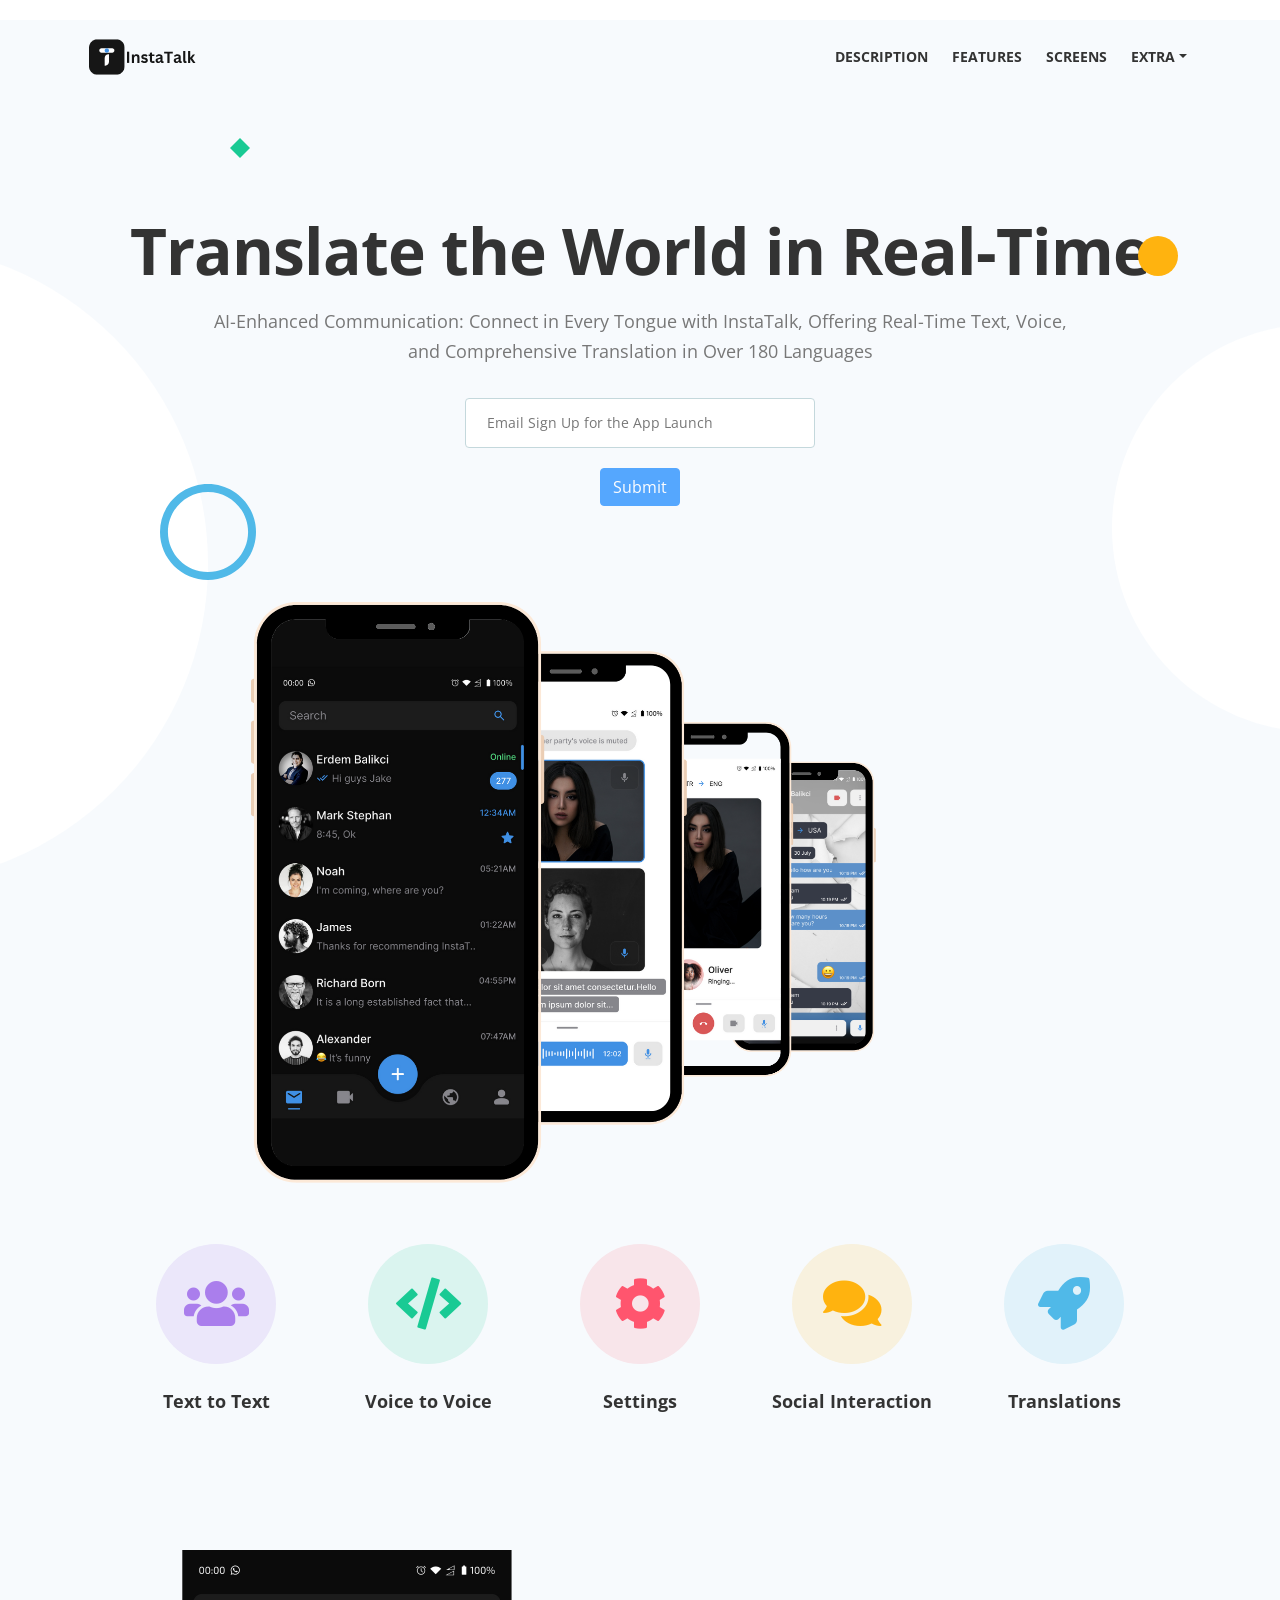
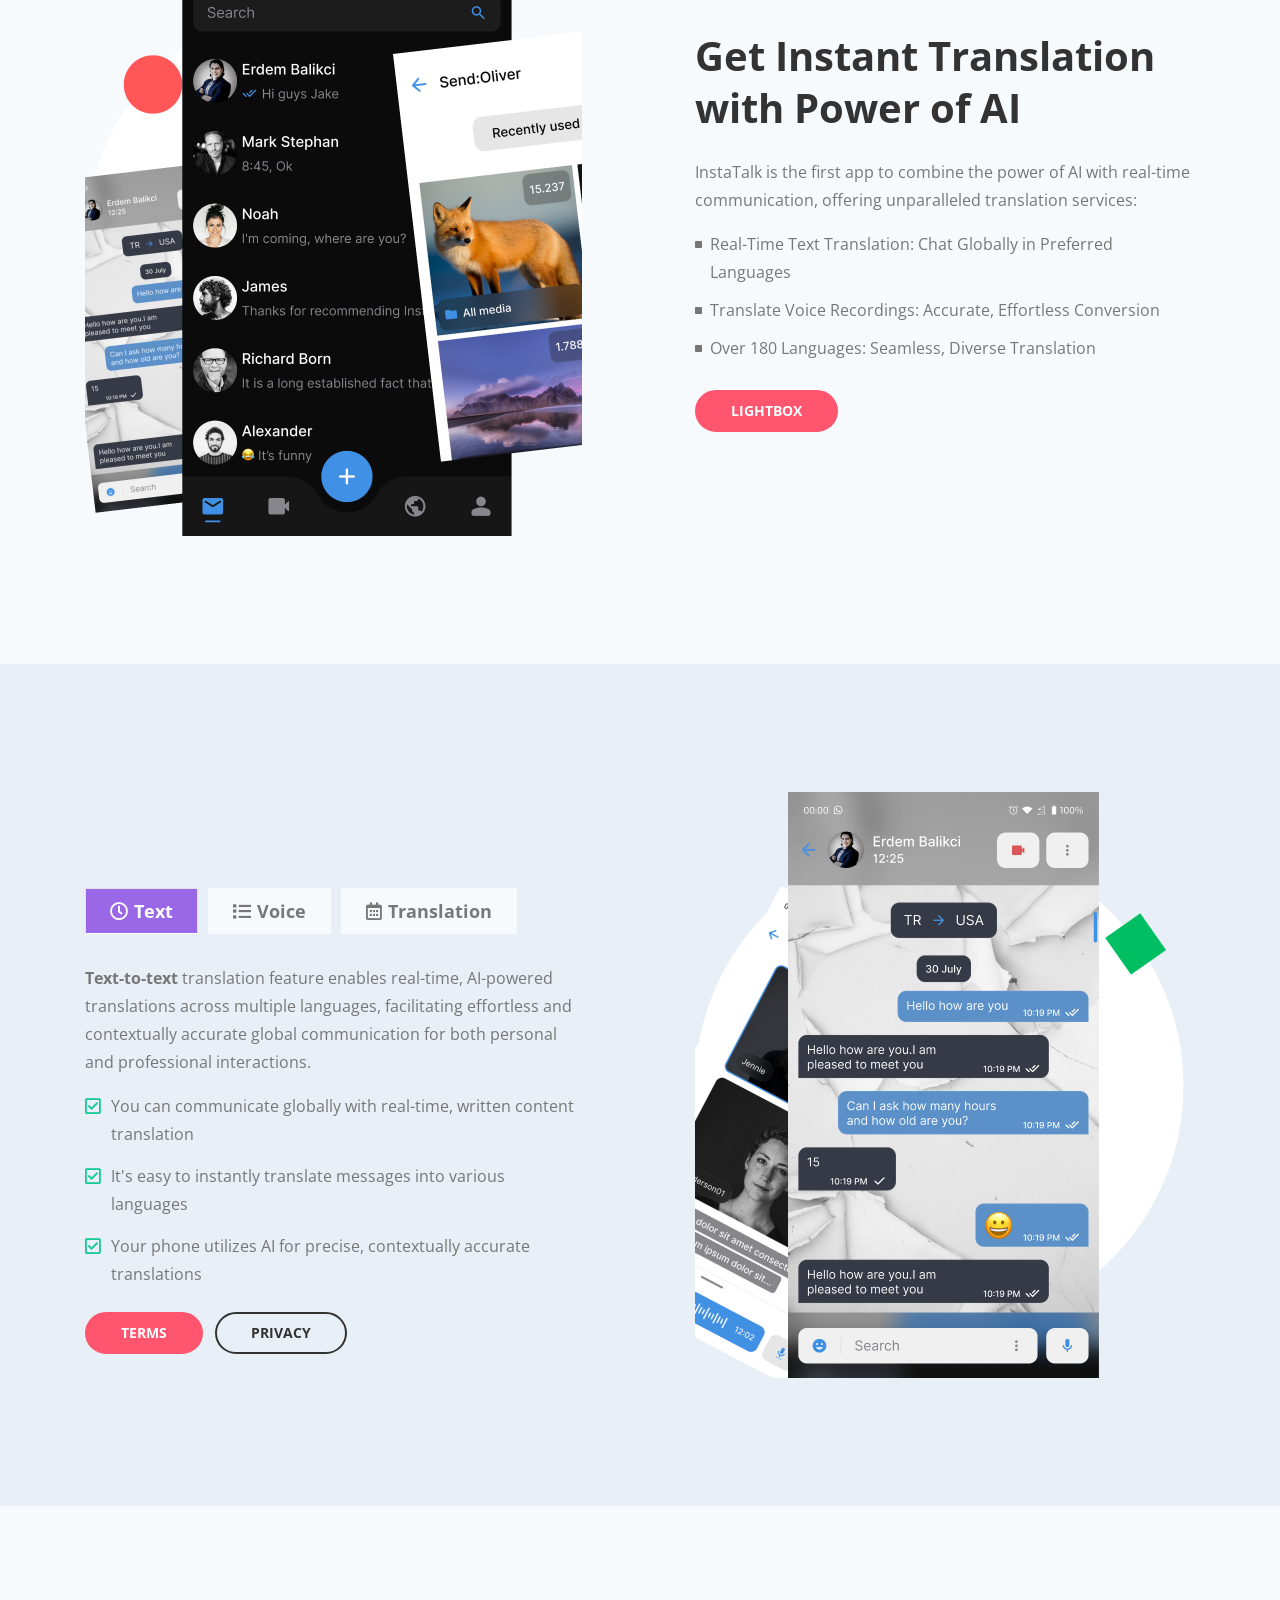
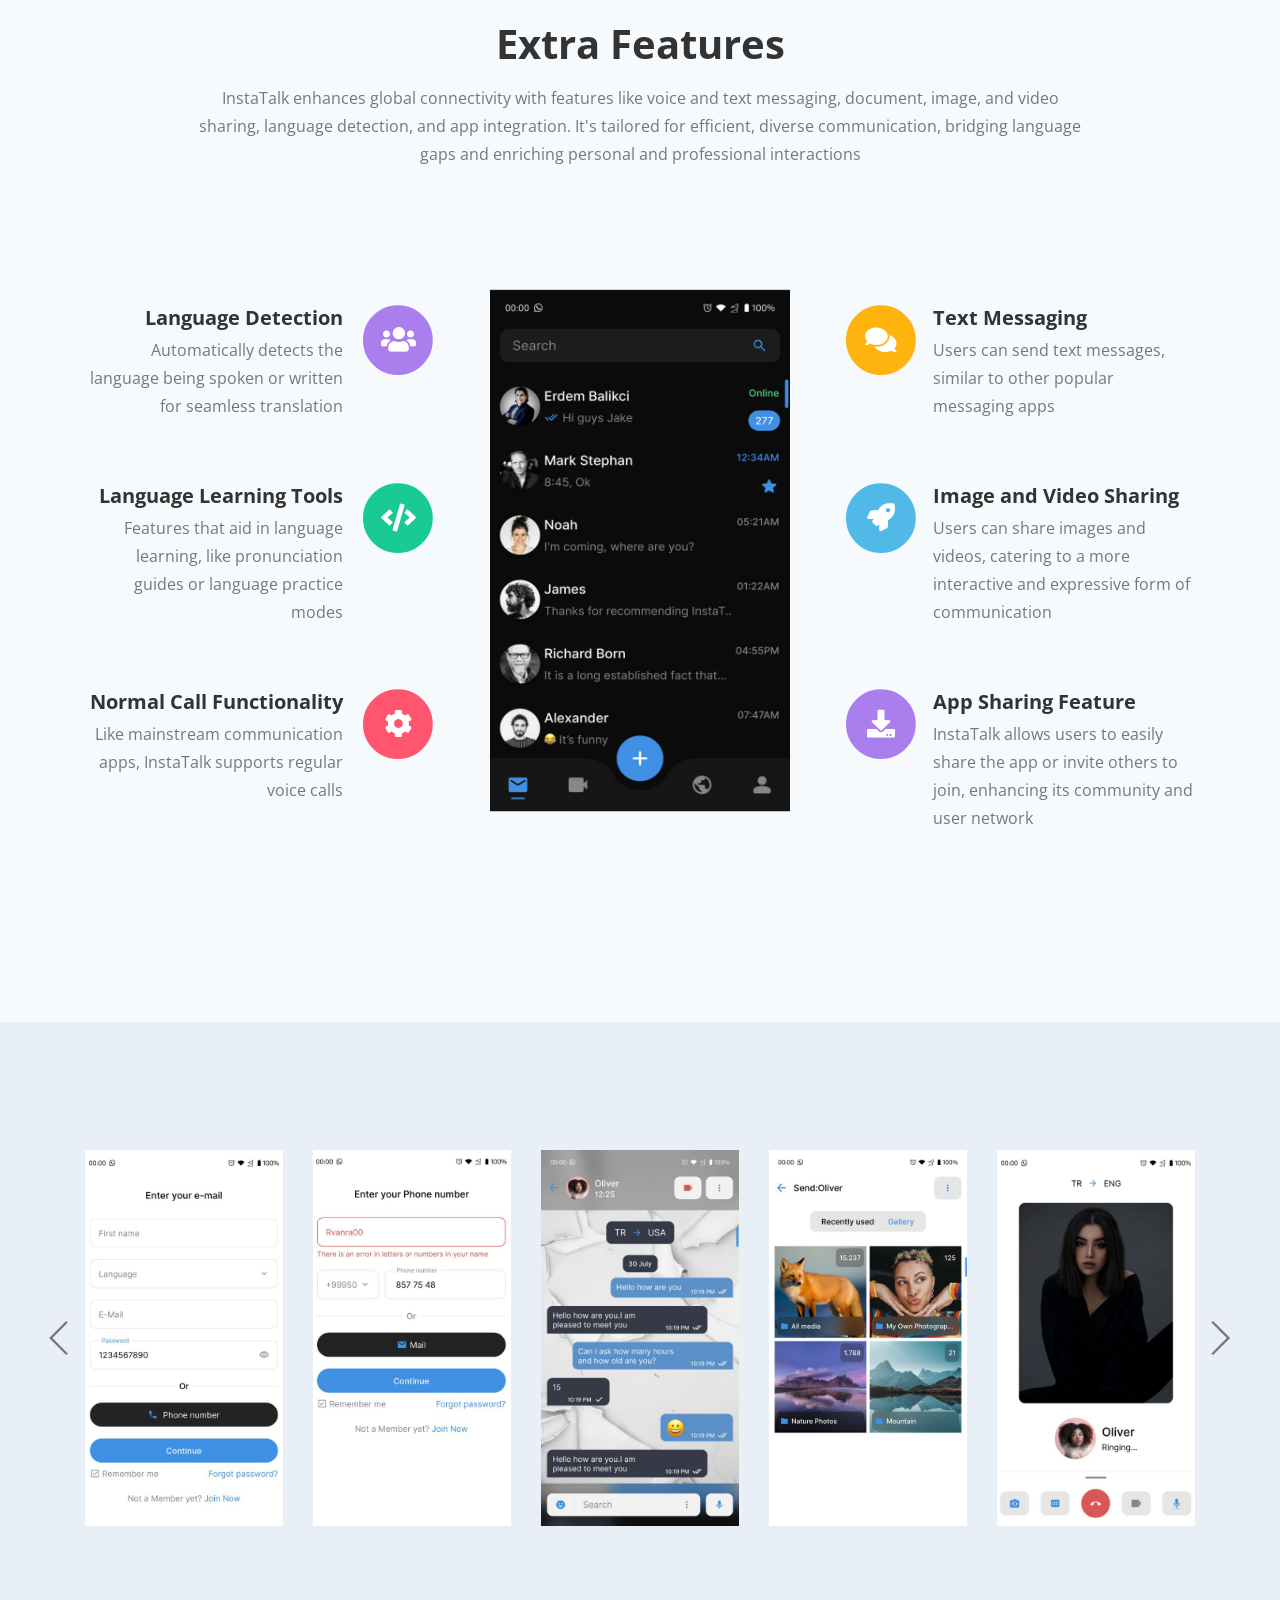
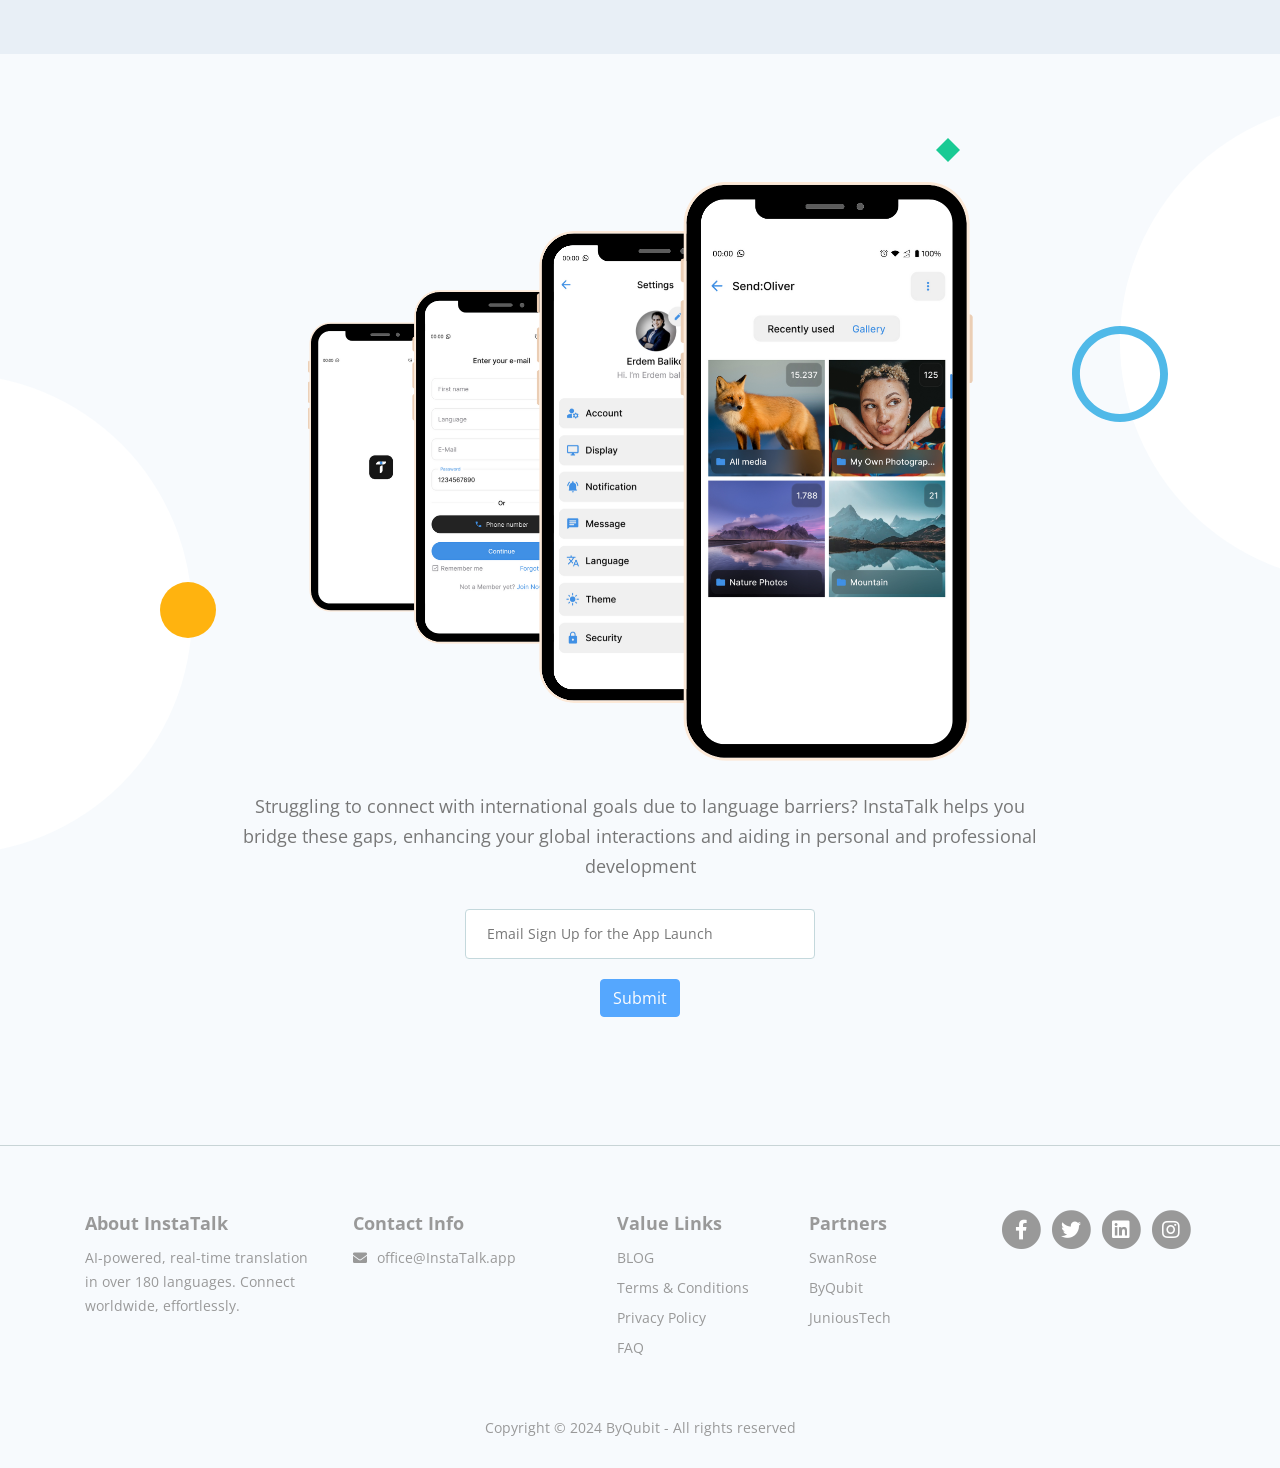
==== commit 7331f4c8: "Add files via upload" ====
--- a/index.html
+++ b/index.html
@@ -88,10 +88,10 @@
                             <a class="dropdown-item" href="terms-conditions.html"><span class="item-text">TERMS
                                     CONDITIONS</span></a>
                             <div class="dropdown-divider"></div>
-                            <a class="dropdown-item" href="privacy-policy.html"><span class="item-text">PRIVACY
+                            <!-- <a class="dropdown-item" href="privacy-policy.html"><span class="item-text">PRIVACY
                                     POLICY</span></a>
-                            <div class="dropdown-divider"></div>
-                            <a class="dropdown-item" href="privacy-policy.html"><span class="item-text">FAQ
+                            <div class="dropdown-divider"></div> -->
+                            <a class="dropdown-item" href="faq.html"><span class="item-text">FAQ
                                 </span></a>
                         </div>
                     </li>
@@ -124,77 +124,53 @@
                                 <p class="p-large p-heading"></p>
                             </div>
                             <div class="col-lg-4">
-                                <!-- Privacy Form -->
+                                <!-- Contact Form -->
                                 <div class="form-container">
-                                    <form id="privacyForm" data-toggle="validator" data-focus="false">
+                                    <form id="privacyForm" action="" method="post" data-toggle="validator"
+                                        data-focus="false" name="contact-form">
                                         <div class="form-group">
-                                            <input type="email" class="form-control-input" id="pemail" required>
-                                            <label class="label-control" for="pemail">Email Sing Up for the App
+                                            <input type="email" class="form-control-input" id="pemail" name="email"
+                                                required>
+                                            <label class="label-control" for="pemail">Email Sign Up for the App
                                                 Launch</label>
                                             <div class="help-block with-errors"></div>
                                         </div>
                                         <div class="form-message">
                                             <div id="pmsgSubmit" class="h3 text-center hidden"></div>
                                         </div>
+                                        <button type="submit" class="btn btn-primary" value="Submit"
+                                            id="submit">Submit</button>
                                     </form>
-                                </div> <!-- end of form container -->
-
-                                <div class="form-container">
-                                    <form id="privacyForm" action="https://formsubmit.co/your@email.com" method="POST" data-toggle="validator" data-focus="false">
-                                        <div class="form-group">
-                                            <input type="email" class="form-control-input" id="pemail" name="email" required>
-                                            <label class="label-control" for="pemail">Email Sign Up for the App Launch</label>
-                                            <div class="help-block with-errors"></div>
-                                        </div>
-                                        <div class="form-message">
-                                            <div id="pmsgSubmit" class="h3 text-center hidden"></div>
-                                        </div>
-                                        <button type="submit" class="btn btn-primary">Submit</button>
-                                    </form>
-                                    
-        
-        
-                                </div>
-                            </div> <!-- end of col-->
-                            <div class="row">
-                                <div class="col-lg-12">
-                                    <div class="form-group">
-                                        <button type="submit" class="form-control-submit-button">SUBSCRIBE</button>
-                                    </div>
-                                </div>
-
-                            </div>
-
-
-                        </div>
-                        <!-- <a class="btn-solid-lg" href="#your-link"><i class="fab fa-apple"></i>DOWNLOAD</a>
+                                </div>
+                            </div>
+                            <!-- <a class="btn-solid-lg" href="#your-link"><i class="fab fa-apple"></i>DOWNLOAD</a>
                         <a class="btn-solid-lg" href="#your-link"><i class="fab fa-google-play"></i>DOWNLOAD</a> -->
-                    </div> <!-- end of text-container -->
-                </div> <!-- end of col -->
-            </div> <!-- end of row -->
-            <div class="row">
-                <div class="col-lg-12">
-                    <div class="image-container">
-                        <img class="img-fluid" src="images/header-iphone.png" alt="alternative">
-                    </div> <!-- end of text-container -->
-                </div> <!-- end of col -->
-            </div> <!-- end of row -->
-        </div> <!-- end of container -->
-        <div class="deco-white-circle-1">
-            <img src="images/decorative-white-circle.svg" alt="alternative">
-        </div> <!-- end of deco-white-circle-1 -->
-        <div class="deco-white-circle-2">
-            <img src="images/decorative-white-circle.svg" alt="alternative">
-        </div> <!-- end of deco-white-circle-2 -->
-        <div class="deco-blue-circle">
-            <img src="images/decorative-blue-circle.svg" alt="alternative">
-        </div> <!-- end of deco-blue-circle -->
-        <div class="deco-yellow-circle">
-            <img src="images/decorative-yellow-circle.svg" alt="alternative">
-        </div> <!-- end of deco-yellow-circle -->
-        <div class="deco-green-diamond">
-            <img src="images/decorative-green-diamond.svg" alt="alternative">
-        </div> <!-- end of deco-yellow-circle -->
+                        </div> <!-- end of text-container -->
+                    </div> <!-- end of col -->
+                </div> <!-- end of row -->
+                <div class="row">
+                    <div class="col-lg-12">
+                        <div class="image-container">
+                            <img class="img-fluid" src="images/header-iphone.png" alt="alternative">
+                        </div> <!-- end of text-container -->
+                    </div> <!-- end of col -->
+                </div> <!-- end of row -->
+            </div> <!-- end of container -->
+            <div class="deco-white-circle-1">
+                <img src="images/decorative-white-circle.svg" alt="alternative">
+            </div> <!-- end of deco-white-circle-1 -->
+            <div class="deco-white-circle-2">
+                <img src="images/decorative-white-circle.svg" alt="alternative">
+            </div> <!-- end of deco-white-circle-2 -->
+            <div class="deco-blue-circle">
+                <img src="images/decorative-blue-circle.svg" alt="alternative">
+            </div> <!-- end of deco-blue-circle -->
+            <div class="deco-yellow-circle">
+                <img src="images/decorative-yellow-circle.svg" alt="alternative">
+            </div> <!-- end of deco-yellow-circle -->
+            <div class="deco-green-diamond">
+                <img src="images/decorative-green-diamond.svg" alt="alternative">
+            </div> <!-- end of deco-yellow-circle -->
     </header> <!-- end of header -->
     <!-- end of header -->
 
@@ -349,28 +325,30 @@
                 </ul>
                 <div class="row">
                     <div class="col-lg-10">
-                        <!-- Privacy Form -->
+                        <!-- Contact Form -->
                         <div class="form-container">
-                            <form id="privacyForm" data-toggle="validator" data-focus="false">
+                            <form id="privacyForm" action="" method="post" data-toggle="validator"
+                                data-focus="false" name="contact-form-2">
                                 <div class="form-group">
-                                    <input type="email" class="form-control-input" id="pemail" required>
-                                    <label class="label-control" for="pemail">Email Sing Up for the App Launch</label>
+                                    <input type="email" class="form-control-input" id="pemail" name="email"
+                                        required>
+                                    <label class="label-control" for="pemail">Email Sign Up for the App
+                                        Launch</label>
                                     <div class="help-block with-errors"></div>
                                 </div>
                                 <div class="form-message">
                                     <div id="pmsgSubmit" class="h3 text-center hidden"></div>
                                 </div>
+                                <button type="submit" class="btn btn-primary" value="Submit"
+                                    id="submit">Submit</button>
                             </form>
-                        </div> <!-- end of form container -->
-
-                       
+                        </div>
+
+
+                        <!-- end of form container -->
+
+
                     </div> <!-- end of col-->
-                    <div class="row">
-                        <div class="col-lg-12">
-                            <div class="form-group">
-                                <button type="submit" class="form-control-submit-button">JOIN</button>
-                            </div>
-                        </div>
 
                     </div>
 
@@ -553,7 +531,7 @@
                     </ul>
                 </div> <!-- end of col -->
                 <div class="col-lg-4">
-                    <img class="img-fluid" src="images/features-app.jpg" alt="alternative">
+                    <img class="img-fluid" src="images/features-app.png" alt="alternative">
                 </div> <!-- end of col -->
                 <div class="col-lg-4">
                     <ul class="list-unstyled li-space-lg">
@@ -726,27 +704,32 @@
                         <div class="col-lg-4">
                             <!-- Privacy Form -->
                             <div class="form-container">
-                                <form id="privacyForm" data-toggle="validator" data-focus="false">
+                                <form id="privacyForm" action="" method="post" data-toggle="validator"
+                                    data-focus="false" name="contact-form-3">
                                     <div class="form-group">
-                                        <input type="email" class="form-control-input" id="pemail" required>
-                                        <label class="label-control" for="pemail">Email Sing Up for the App
+                                        <input type="email" class="form-control-input" id="pemail" name="email"
+                                            required>
+                                        <label class="label-control" for="pemail">Email Sign Up for the App
                                             Launch</label>
                                         <div class="help-block with-errors"></div>
                                     </div>
                                     <div class="form-message">
                                         <div id="pmsgSubmit" class="h3 text-center hidden"></div>
                                     </div>
+                                    <button type="submit" class="btn btn-primary" value="Submit"
+                                        id="submit">Submit</button>
                                 </form>
-                            </div> <!-- end of form container -->
+                            </div>
+                            <!-- end of form container -->
                         </div> <!-- end of col-->
-                        <div class="row">
+                        <!-- <div class="row">
                             <div class="col-lg-12">
                                 <div class="form-group">
                                     <button type="submit" class="form-control-submit-button">SUBSCRIBE</button>
                                 </div>
                             </div>
 
-                        </div>
+                        </div> -->
 
 
                     </div>
@@ -864,6 +847,9 @@
     <script src="js/jquery.magnific-popup.js"></script> <!-- Magnific Popup for lightboxes -->
     <script src="js/validator.min.js"></script> <!-- Validator.js - Bootstrap plugin that validates forms -->
     <script src="js/scripts.js"></script> <!-- Custom scripts -->
+    <script src="js/google_sheets.js"></script> <!-- Google Sheets scripts -->
+    <script src="js/google_sheets_2.js"></script> <!-- Google Sheets scripts -->
+    <script src="js/google_sheets_3.js"></script> <!-- Google Sheets scripts -->
 </body>
 
 </html>
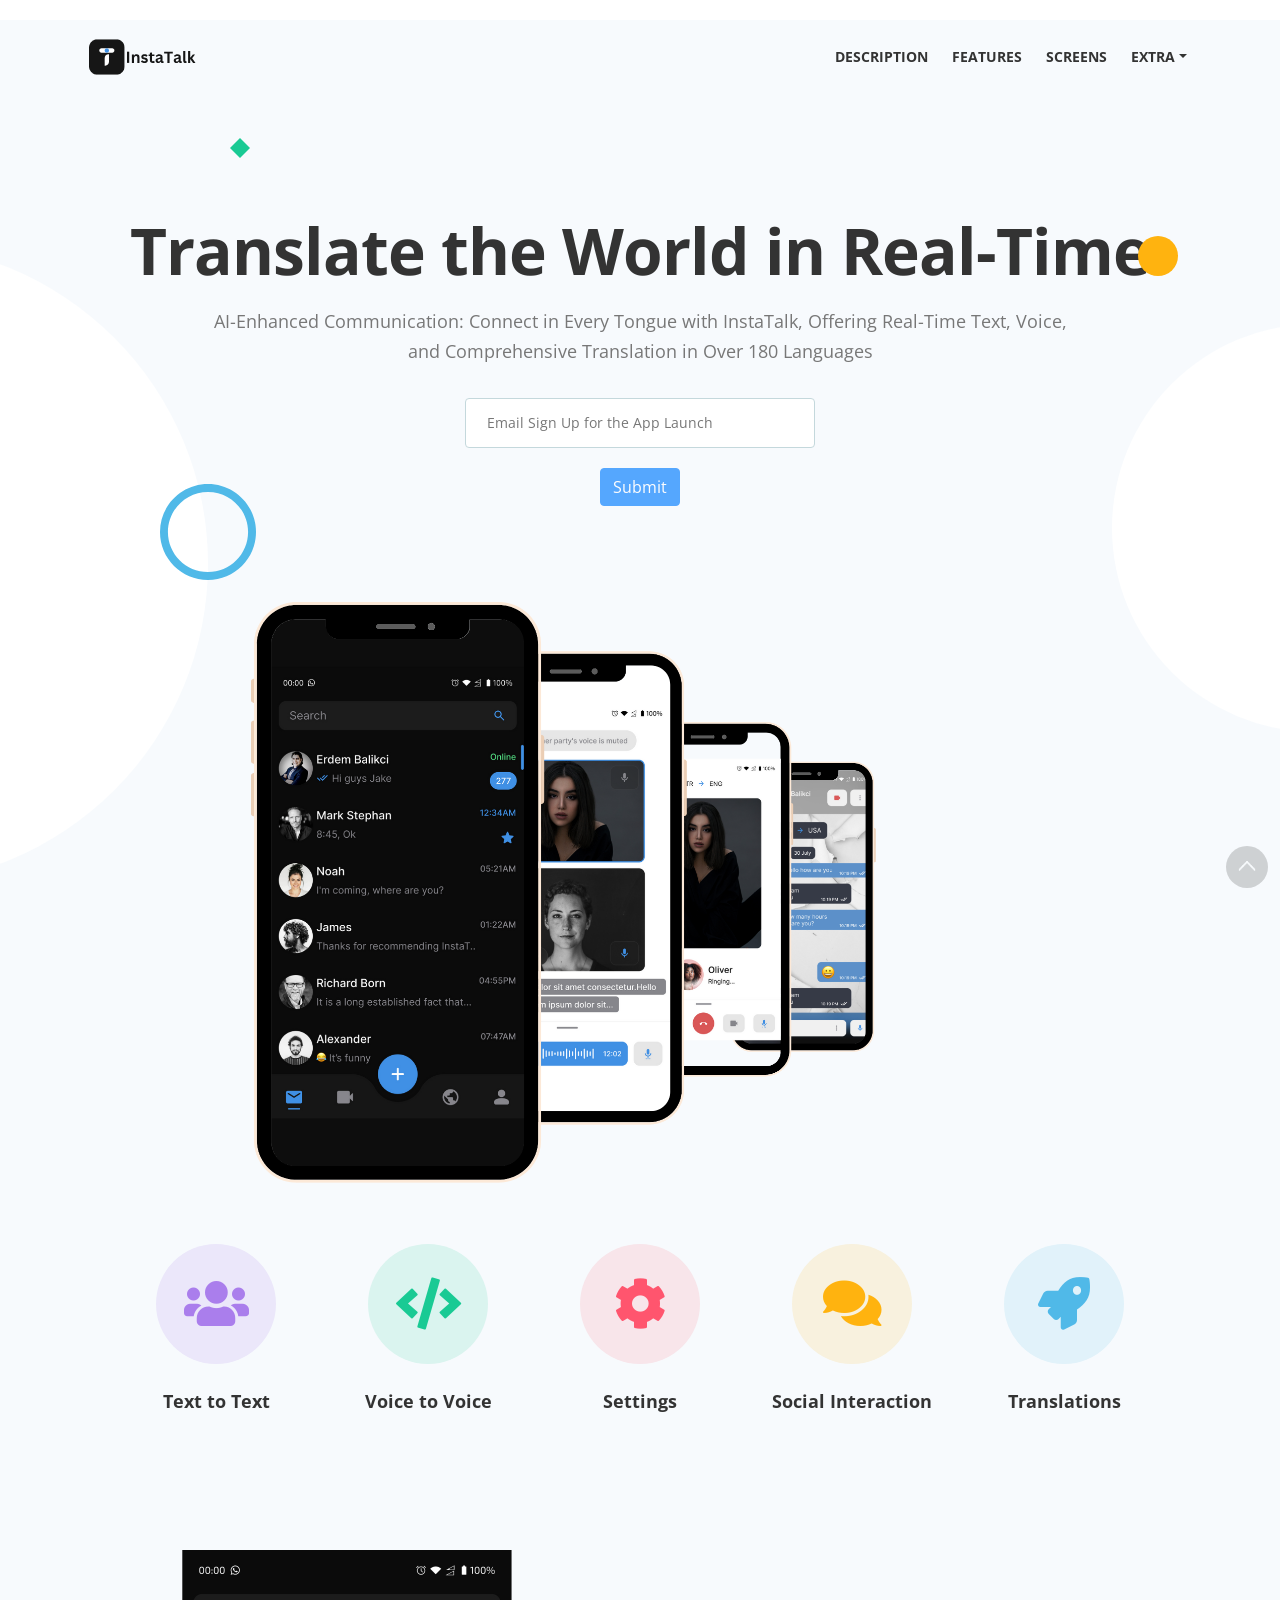
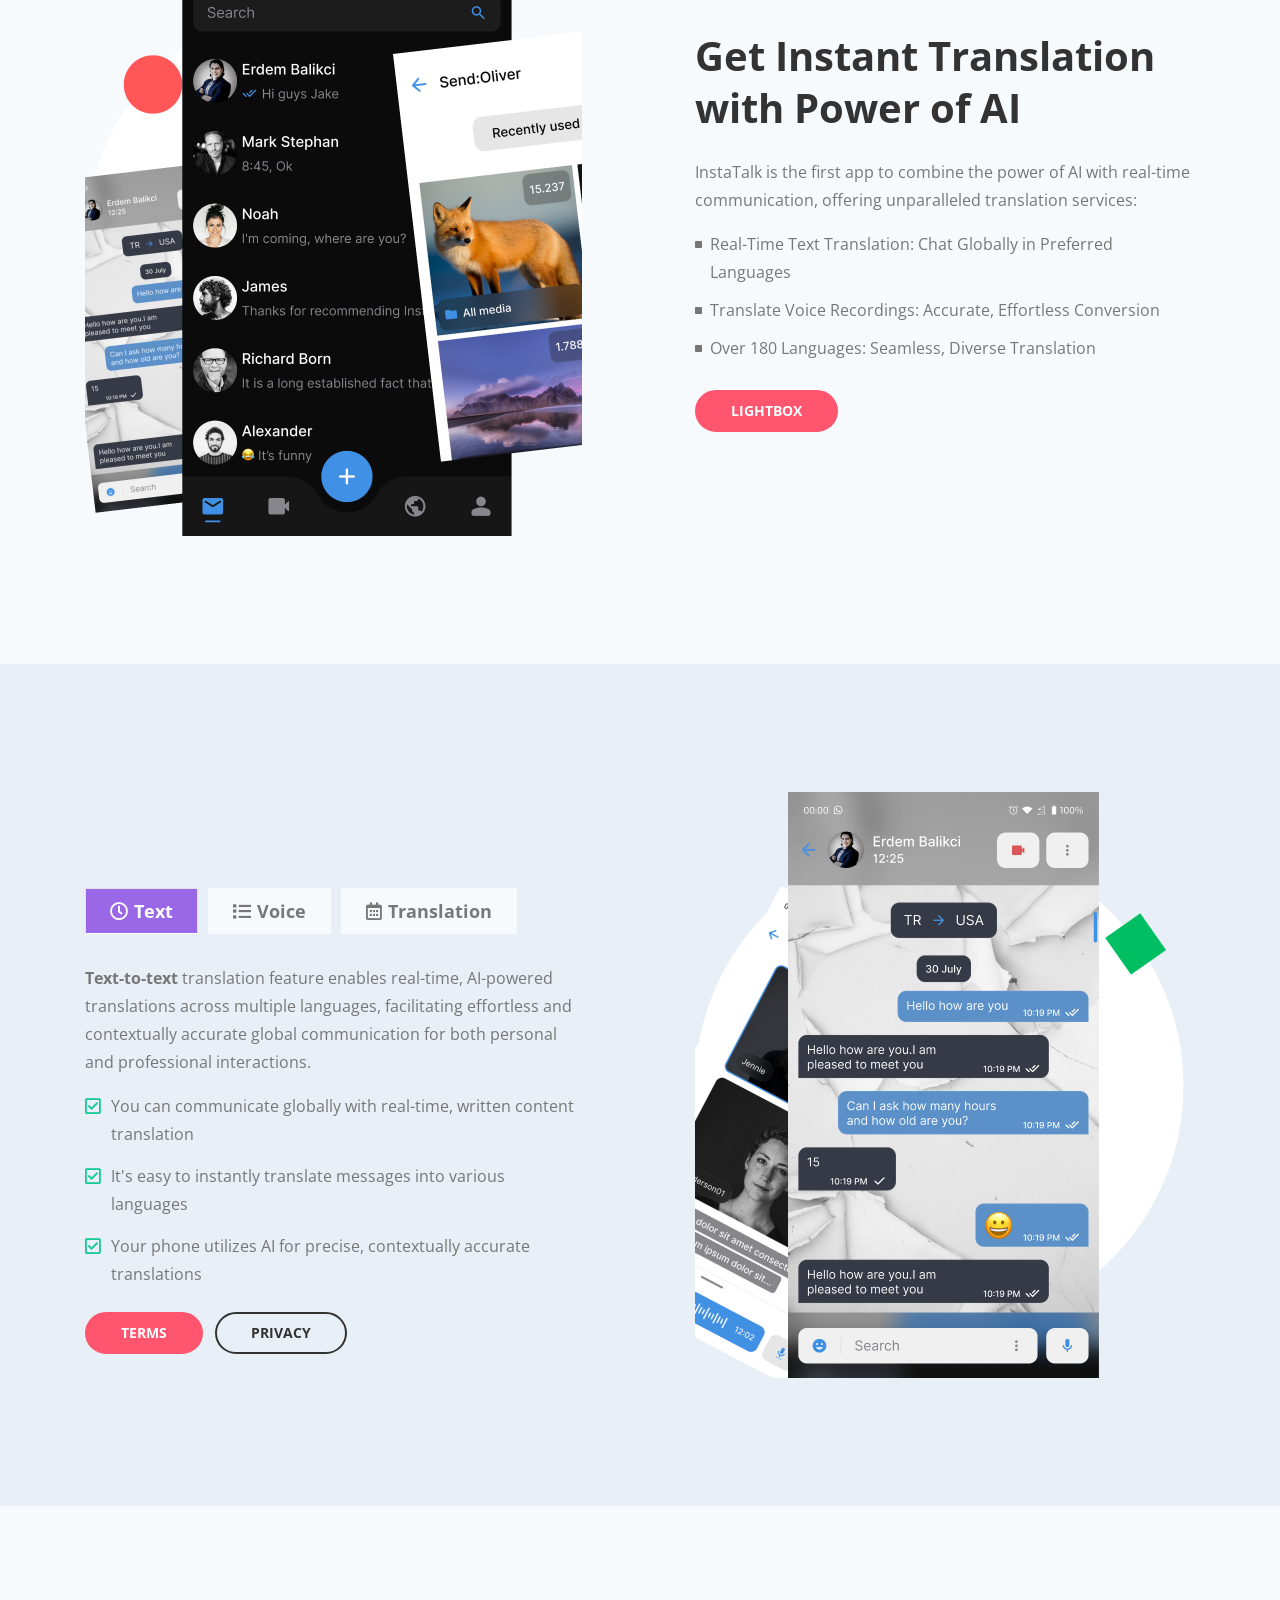
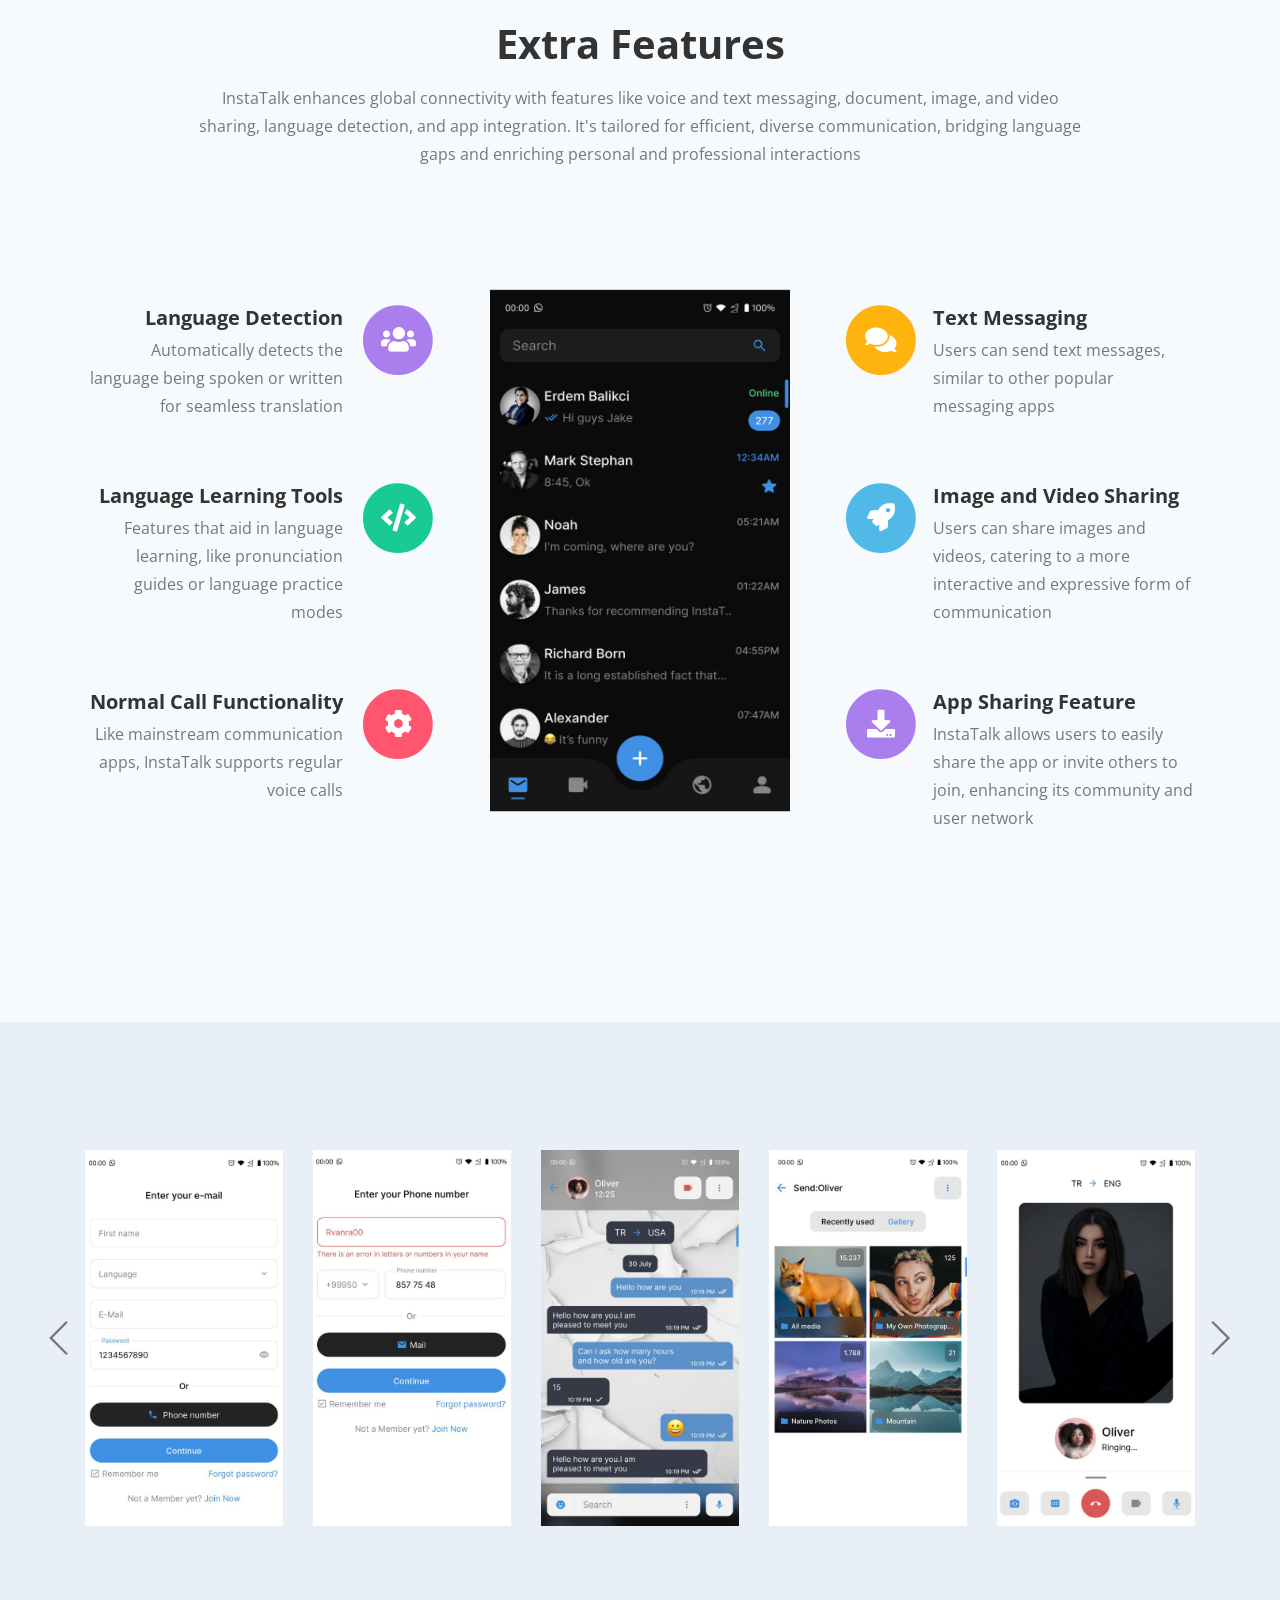
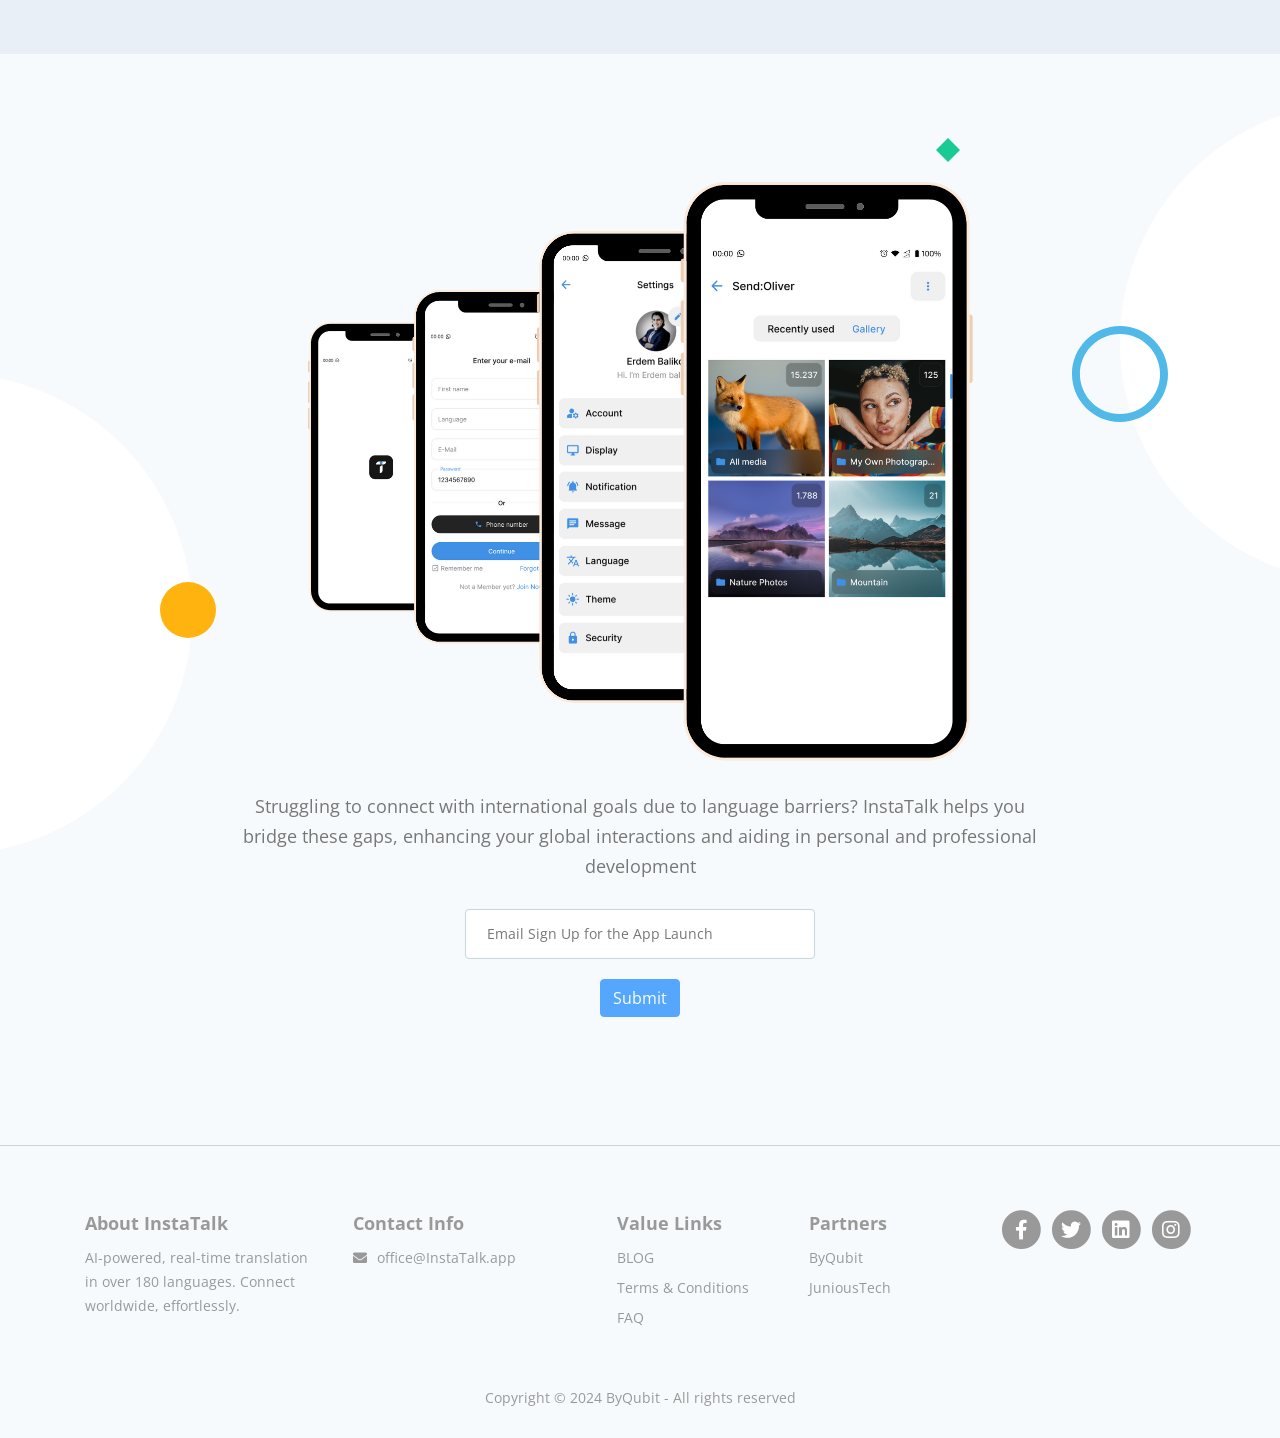
==== commit 7742aead: "Add files via upload" ====
--- a/index.html
+++ b/index.html
@@ -7,7 +7,7 @@
 
     <!-- SEO Meta Tags -->
     <meta name="description"
-        content="InstaTalk is a landing page HTML template built with Bootstrap 4 for presenting mobile apps to the online audience and for getting visitors to become users.">
+        content="InstaTalk is a AI-Enhanced Communication: Connect in Every Tongue with InstaTalk, Offering Real-Time Text, Voice, and Comprehensive Translation in Over 180 Languages">
     <meta name="author" content="Inovatik">
 
     <!-- OG Meta Tags to improve the way the post looks when you share the page on LinkedIn, Facebook, Google+ -->
@@ -20,7 +20,7 @@
     <meta property="og:type" content="article" />
 
     <!-- Webpage Title -->
-    <title>InstaTalk - Mobile App Landing Page HTML Template</title>
+    <title>InstaTalk - Mobile App Landing Page</title>
 
     <!-- Styles -->
     <link href="https://fonts.googleapis.com/css?family=Open+Sans:400,400i,700&display=swap&subset=latin-ext"
@@ -779,14 +779,14 @@
                         <ul class="list-unstyled li-space-lg p-small">
                             <li><a href="article-details.html">BLOG</a></li>
                             <li><a href="terms-conditions.html">Terms & Conditions</a></li>
-                            <li><a href="privacy-policy.html">Privacy Policy</a></li>
+                            <!-- <li><a href="privacy-policy.html">Privacy Policy</a></li> -->
                             <li><a href="faq.html">FAQ</a></li>
                         </ul>
                     </div> <!-- end of footer-col -->
                     <div class="footer-col fourth">
                         <h5>Partners</h5>
                         <ul class="list-unstyled li-space-lg p-small">
-                            <li><a target="_blank" href="#your-link">SwanRose</a></li>
+                            <!-- <li><a target="_blank" href="#your-link">SwanRose</a></li> -->
                             <li><a target="_blank" href="https://byqubit.com/">ByQubit</a></li>
                             <li><a target="_blank" href="https://juniustech.com/">JuniousTech</a></li>
                         </ul>
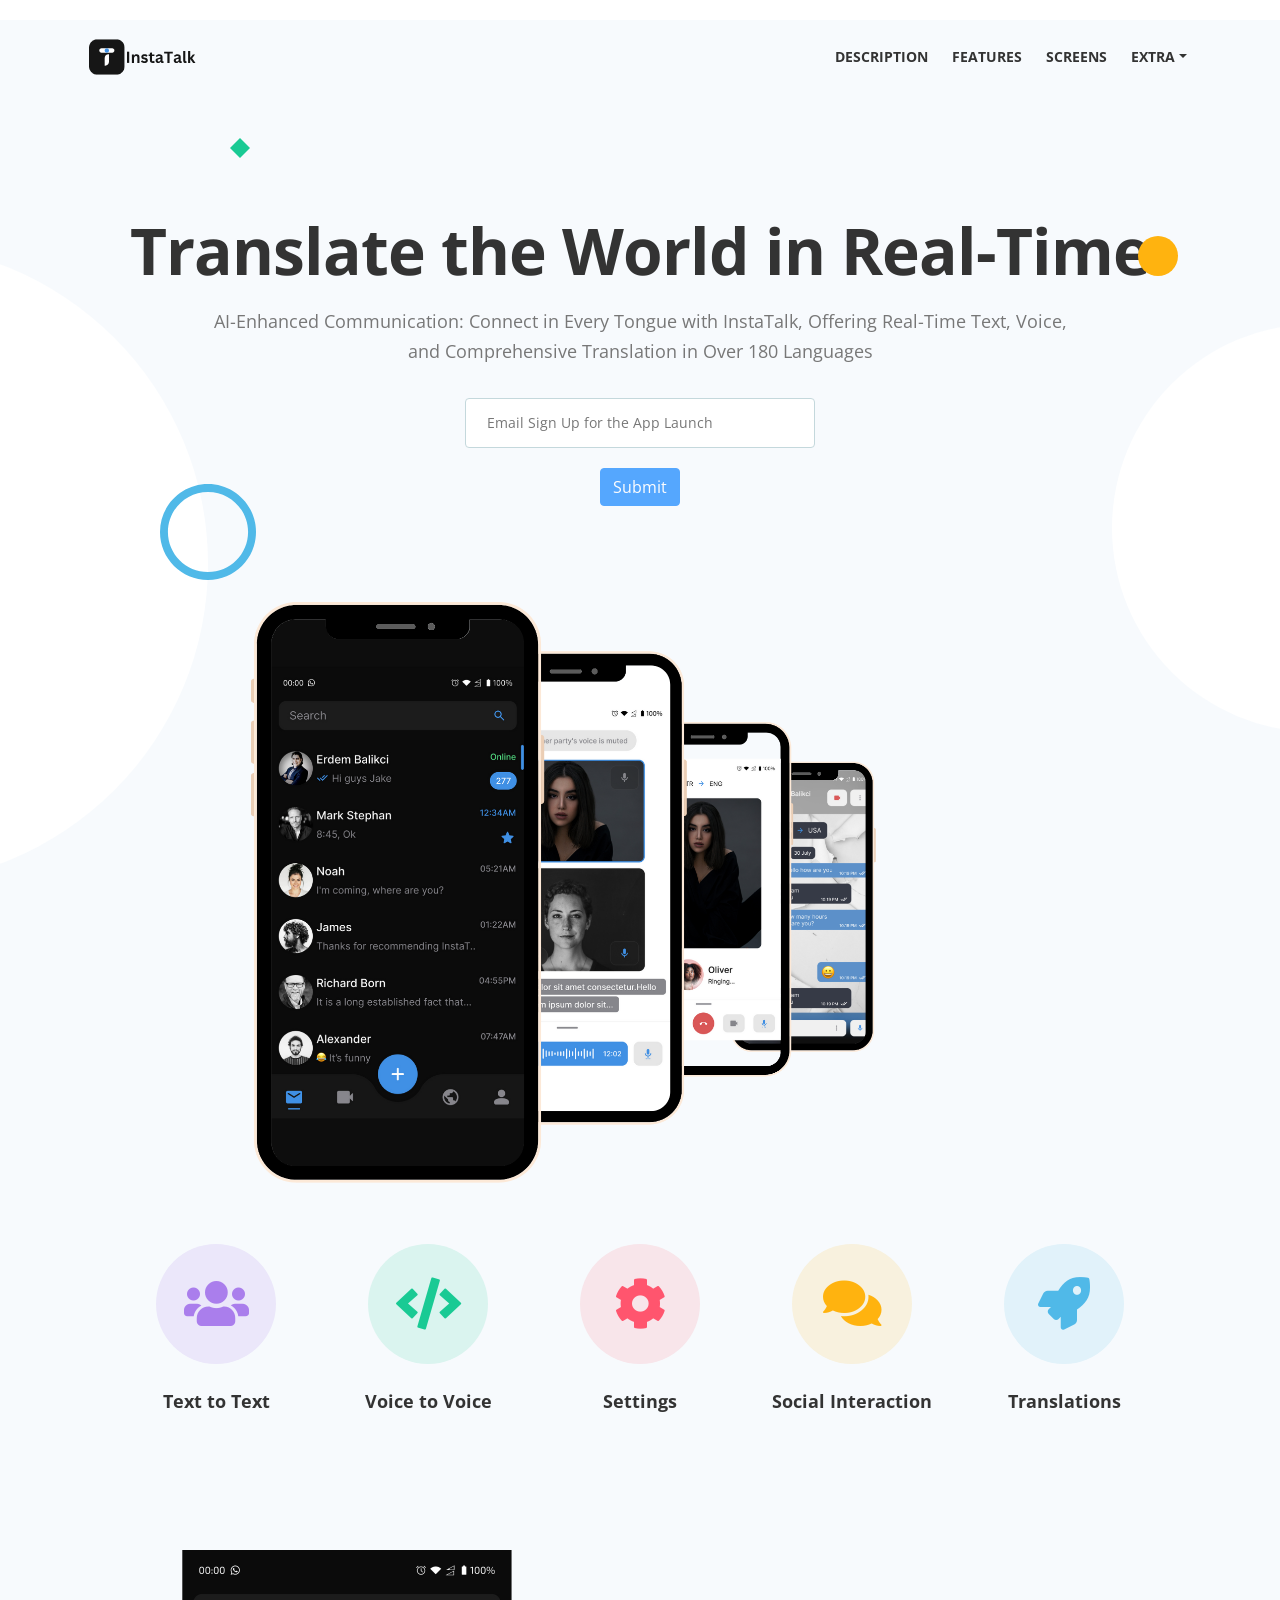
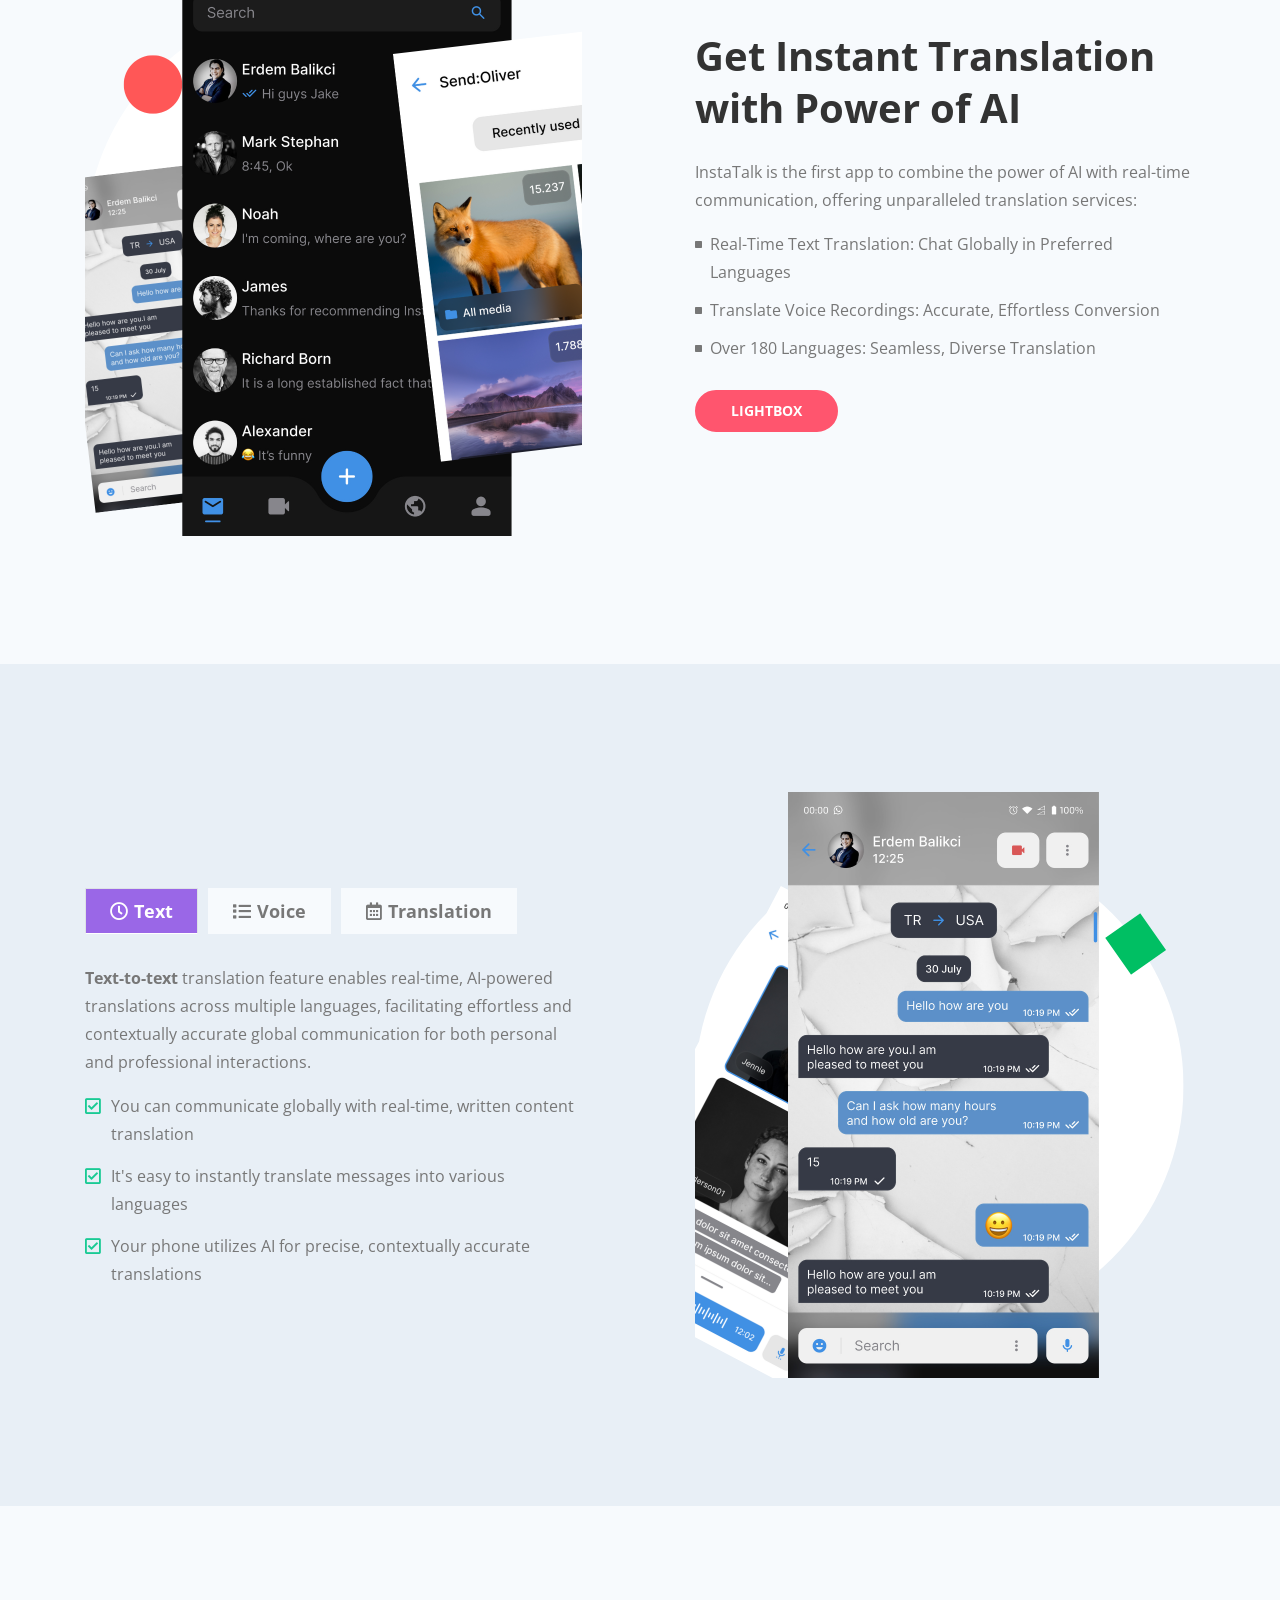
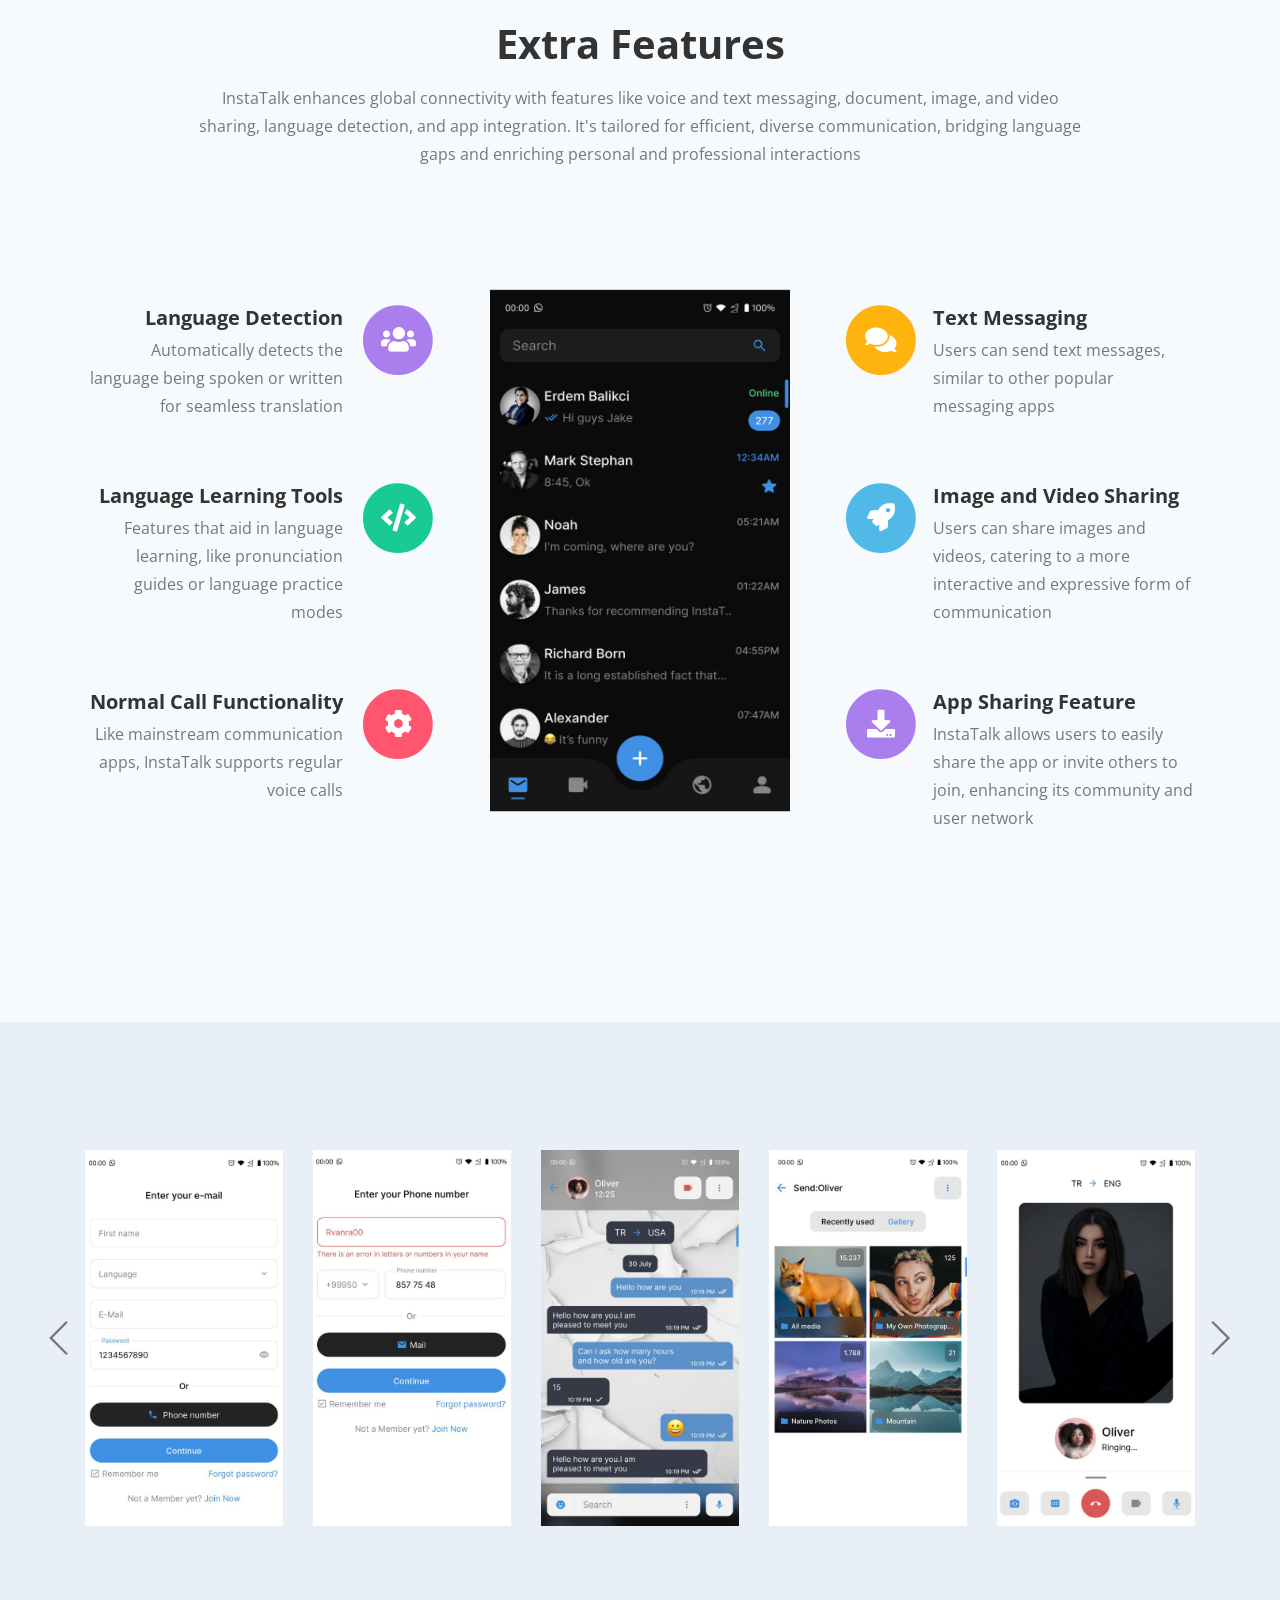
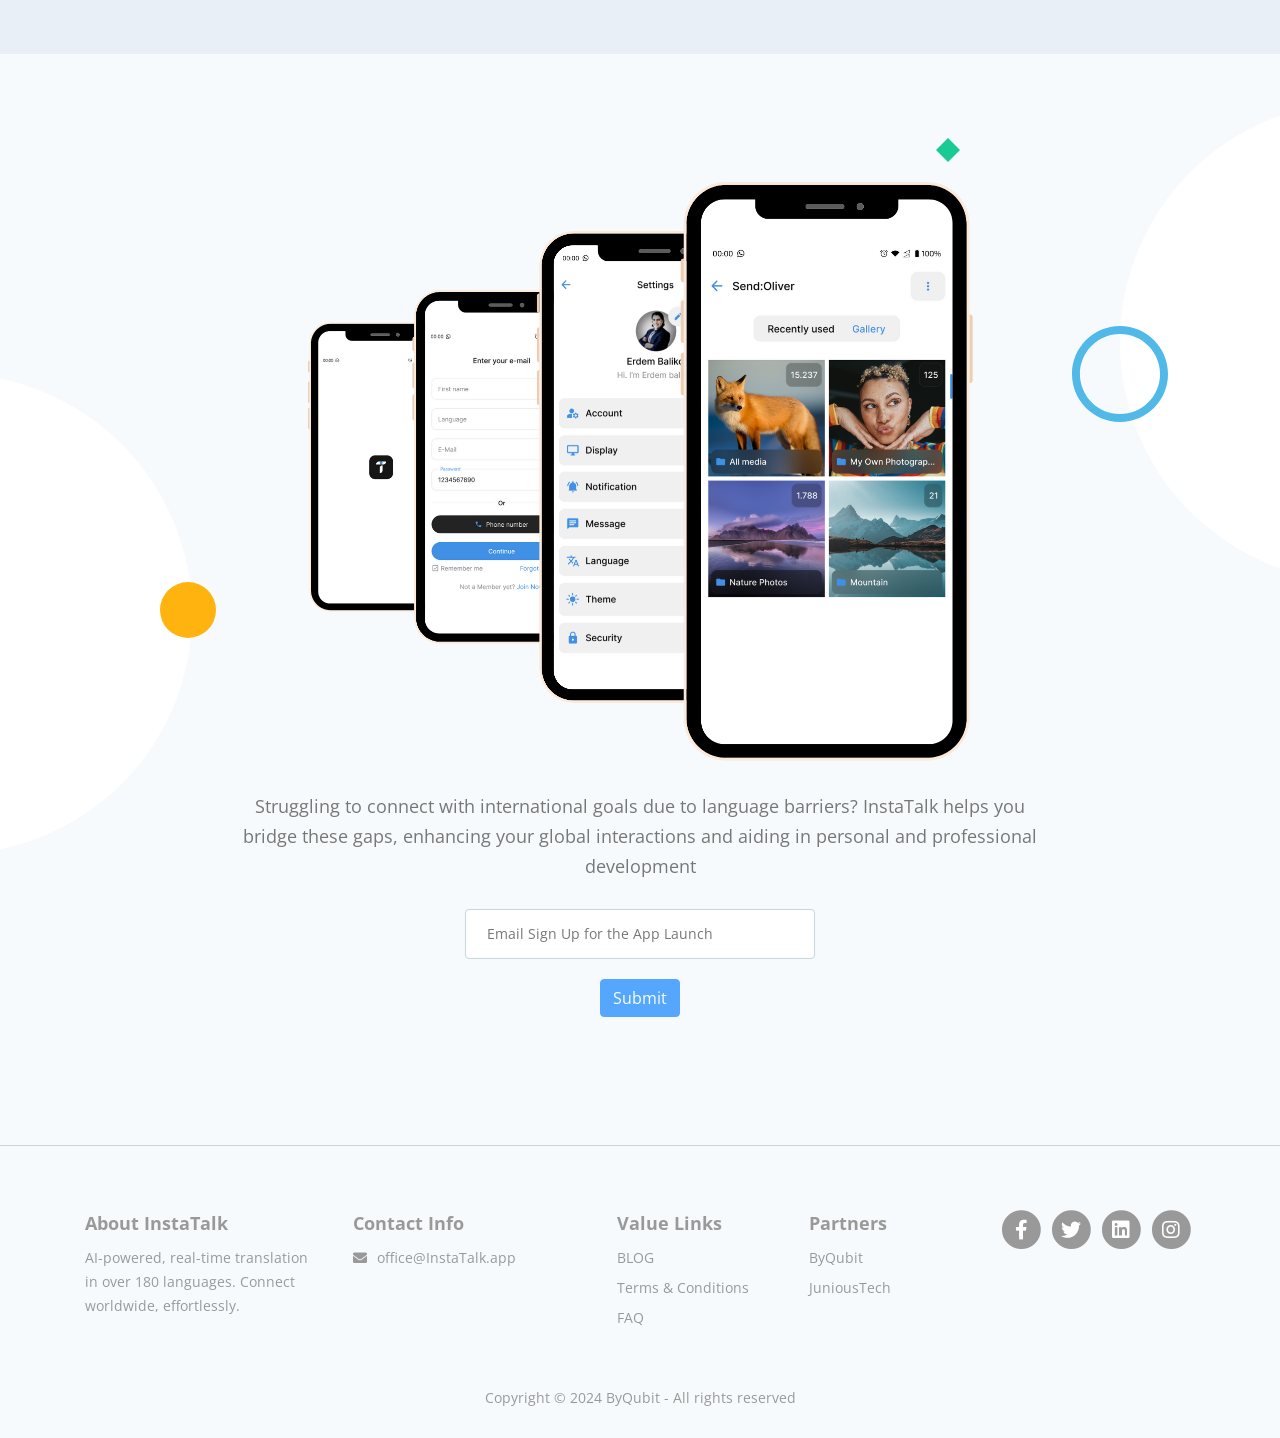
==== commit b59403e2: "Add files via upload" ====
--- a/index.html
+++ b/index.html
@@ -413,8 +413,8 @@
                                             accurate translations</div>
                                     </li>
                                 </ul>
-                                <a class="btn-solid-reg page-scroll" href="terms-conditions.html">TERMS</a> <a
-                                    class="btn-outline-reg page-scroll" href="privacy-policy.html">PRIVACY</a>
+                                <!-- <a class="btn-solid-reg page-scroll" href="terms-conditions.html">TERMS</a> <a
+                                    class="btn-outline-reg page-scroll" href="privacy-policy.html">PRIVACY</a> -->
                             </div> <!-- end of tab-pane -->
                             <!-- end of tab -->
 
@@ -432,7 +432,7 @@
                                     a more effective way for understanding and communicating in detailed or formal
                                     conversations, bridging gaps in complex language structures and contextual meanings.
                                 </p>
-                                <a class="red" href="terms-conditions.html">Terms & Conditions >></a>
+                                <!-- <a class="red" href="terms-conditions.html">Terms & Conditions >></a> -->
                             </div> <!-- end of tab-pane -->
                             <!-- end of tab -->
 
@@ -770,7 +770,7 @@
                         <ul class="list-unstyled li-space-lg p-small">
                             <li class="media">
                                 <i class="fas fa-envelope"></i>
-                                <div class="media-body"><a href="#your-link">office@InstaTalk.app</a></div>
+                                <div class="media-body"><a href="mailto:office@instatalk.app">office@InstaTalk.app</a></div>
                             </li>
                         </ul>
                     </div> <!-- end of footer-col -->
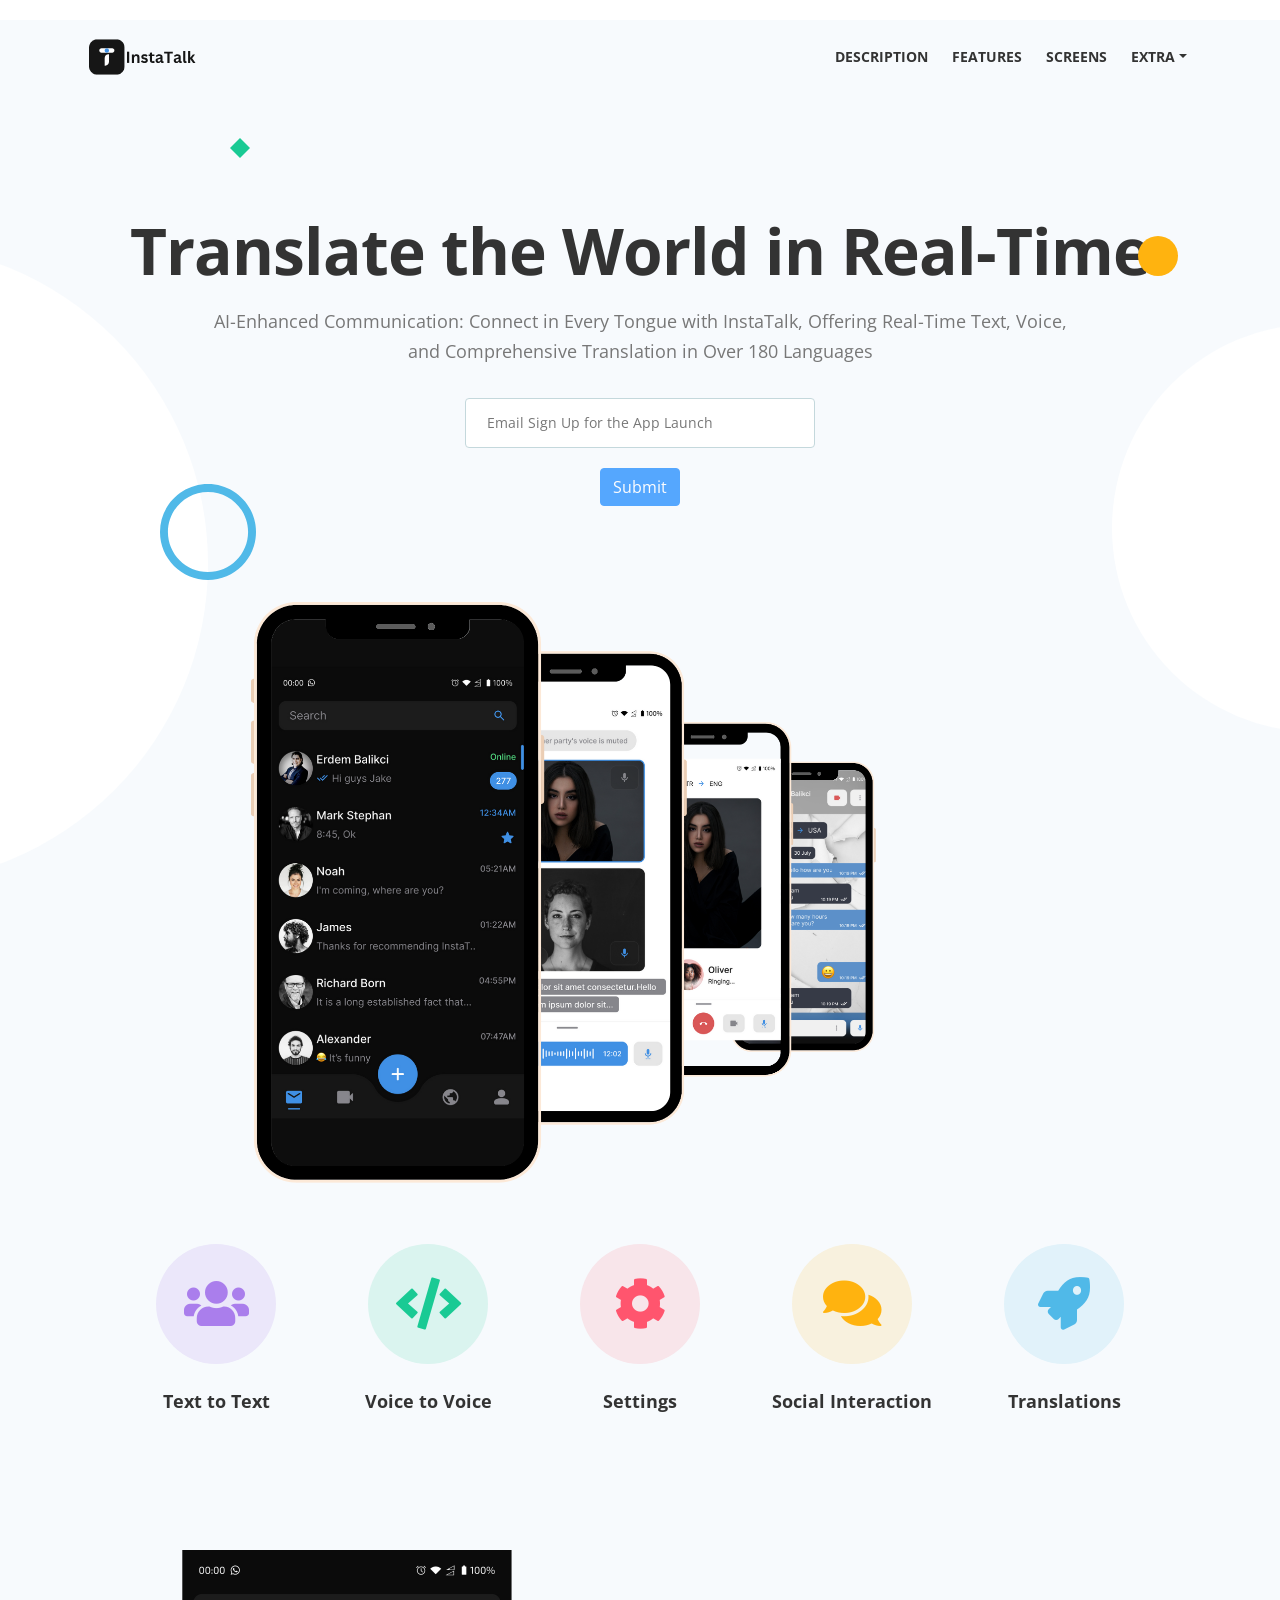
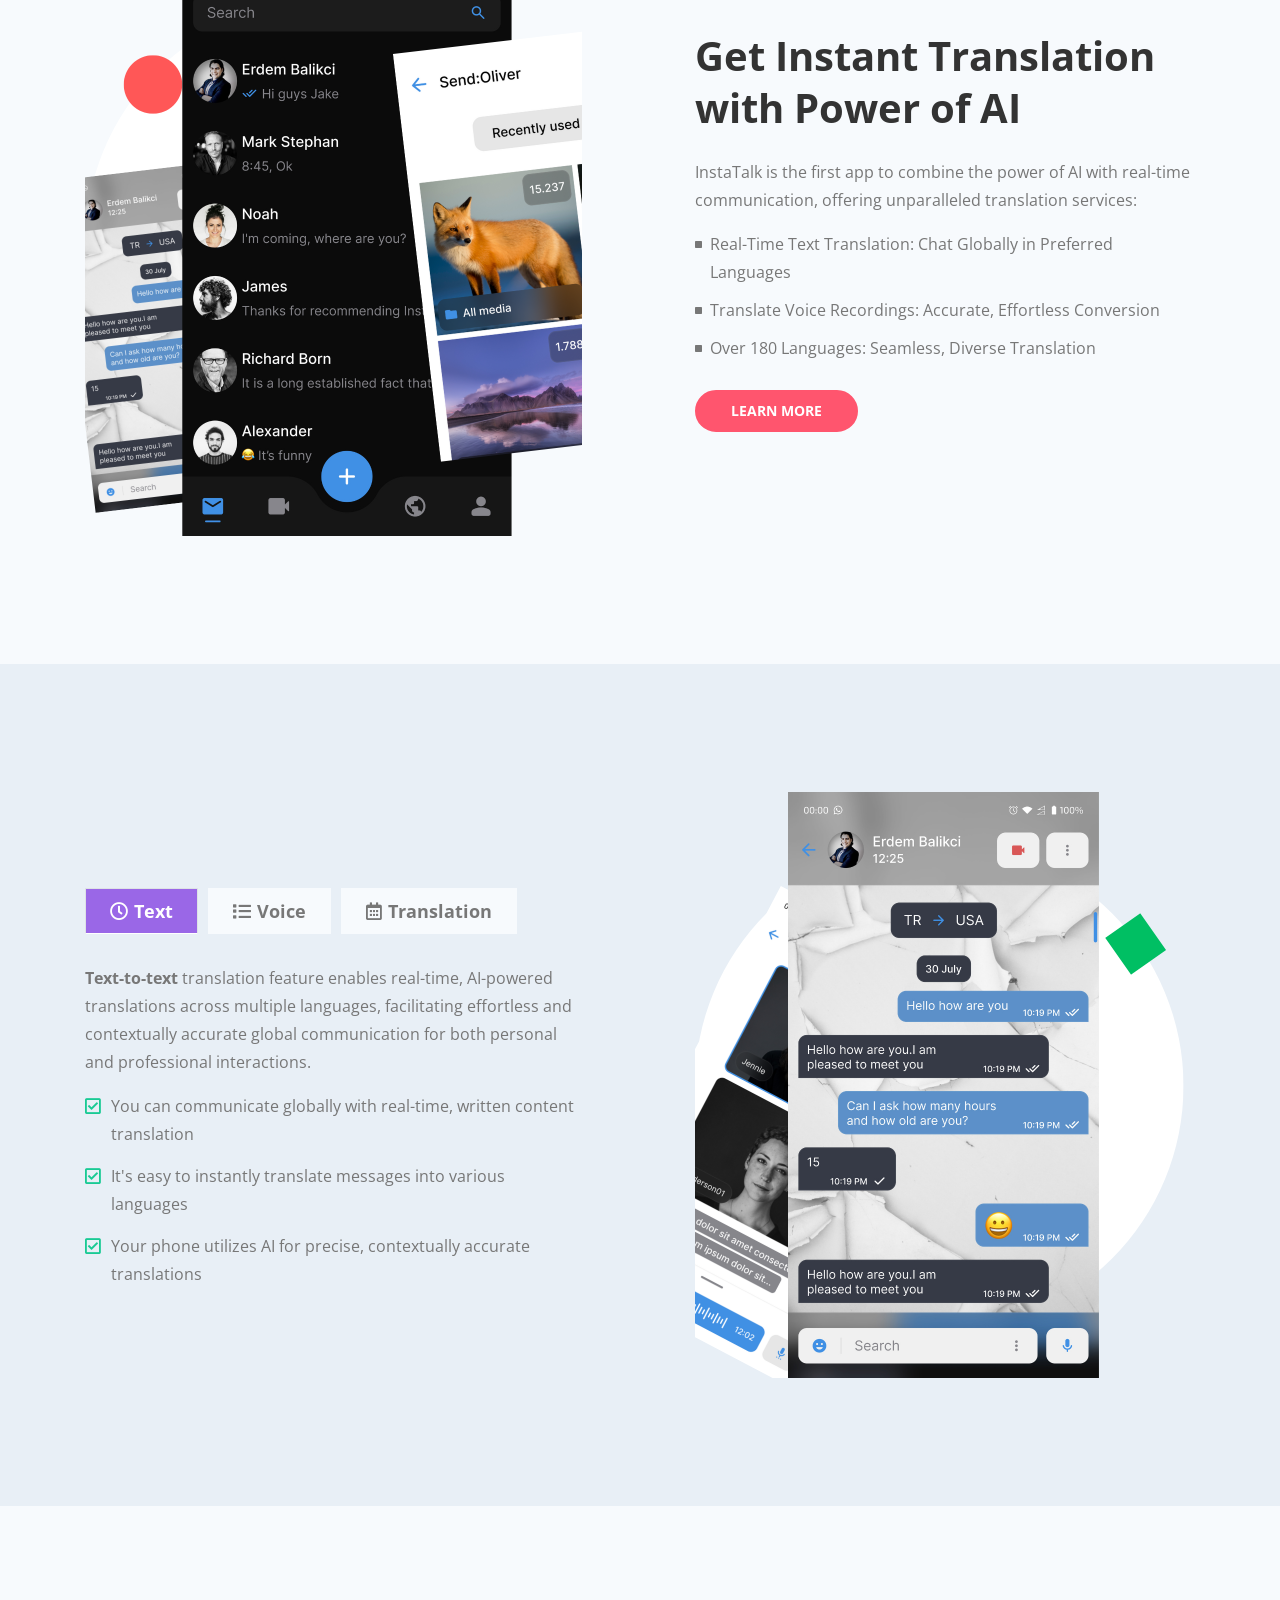
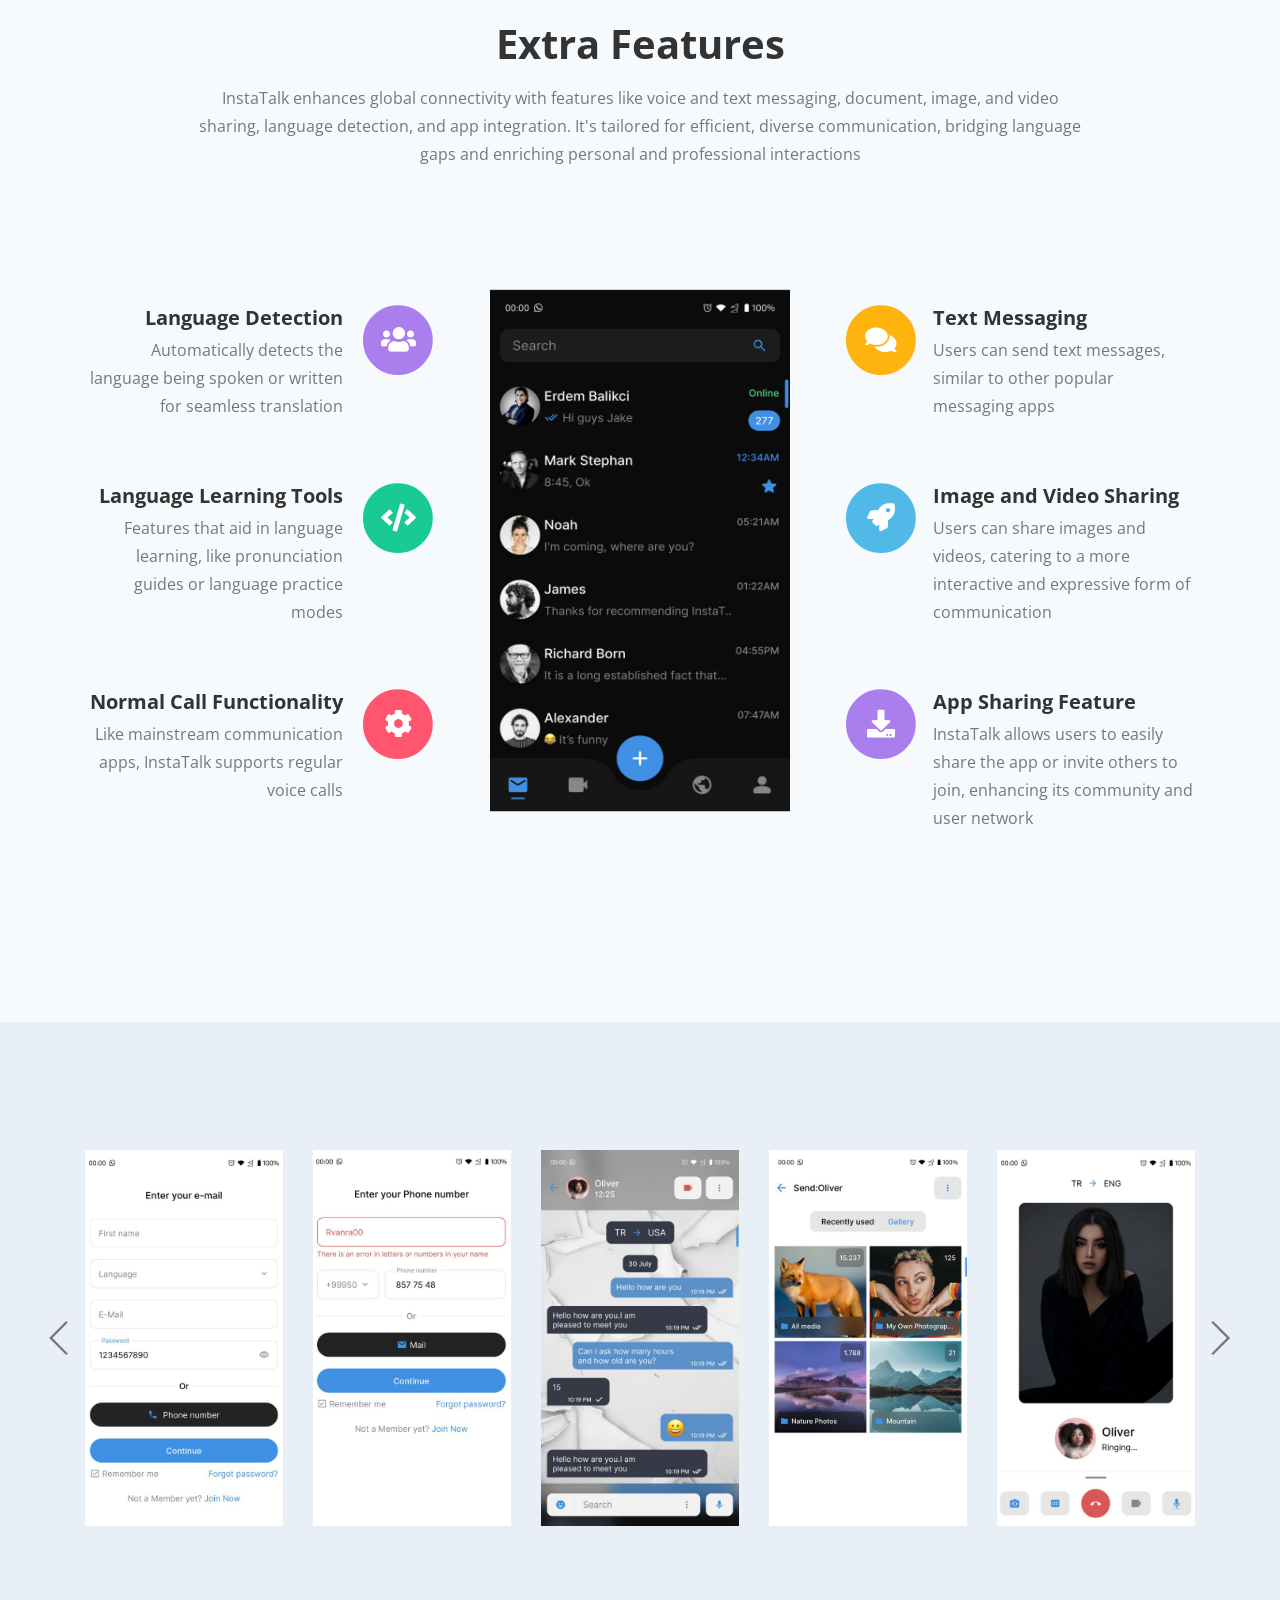
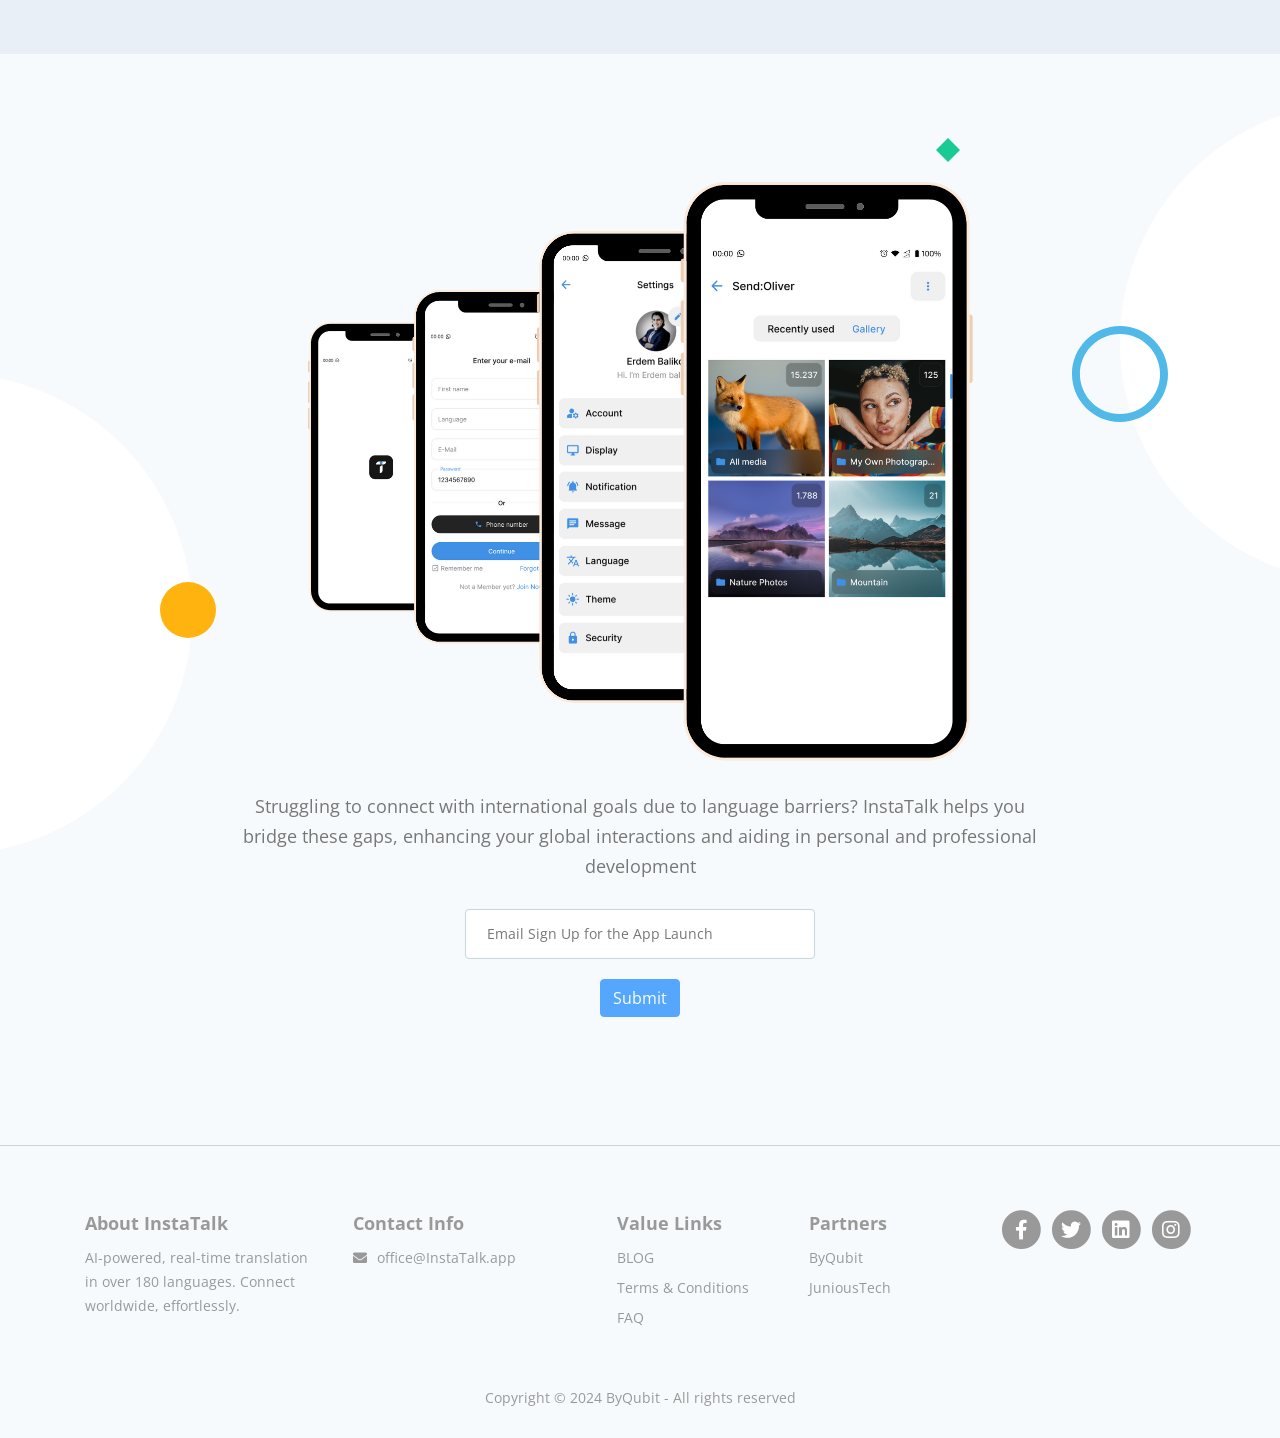
==== commit 98acd377: "Add files via upload" ====
--- a/index.html
+++ b/index.html
@@ -274,7 +274,7 @@
                             </li>
                         </ul>
                         <a class="btn-solid-reg popup-with-move-anim"
-                            href="#description-1-details-lightbox">LIGHTBOX</a>
+                            href="#description-1-details-lightbox">LEARN MORE</a>
                     </div> <!-- end of text-container -->
                 </div> <!-- end of col -->
             </div> <!-- end of row -->
